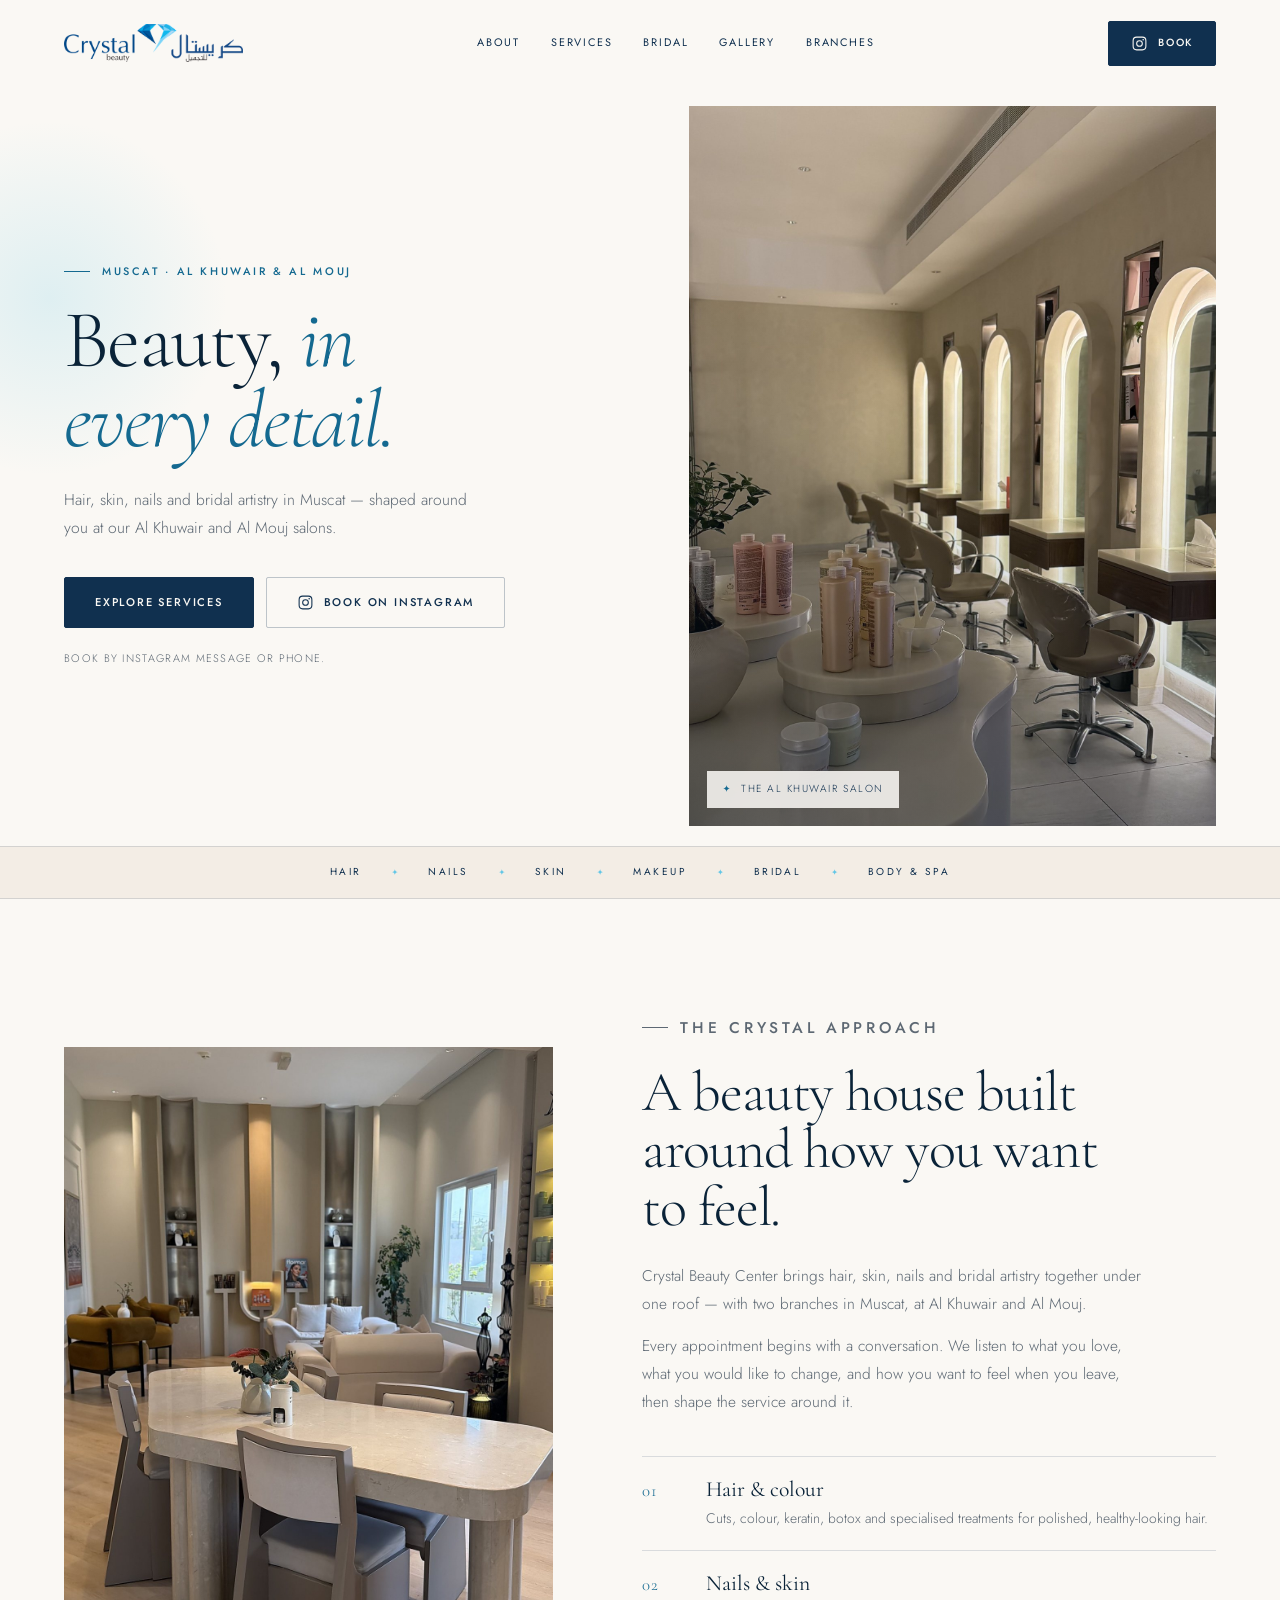
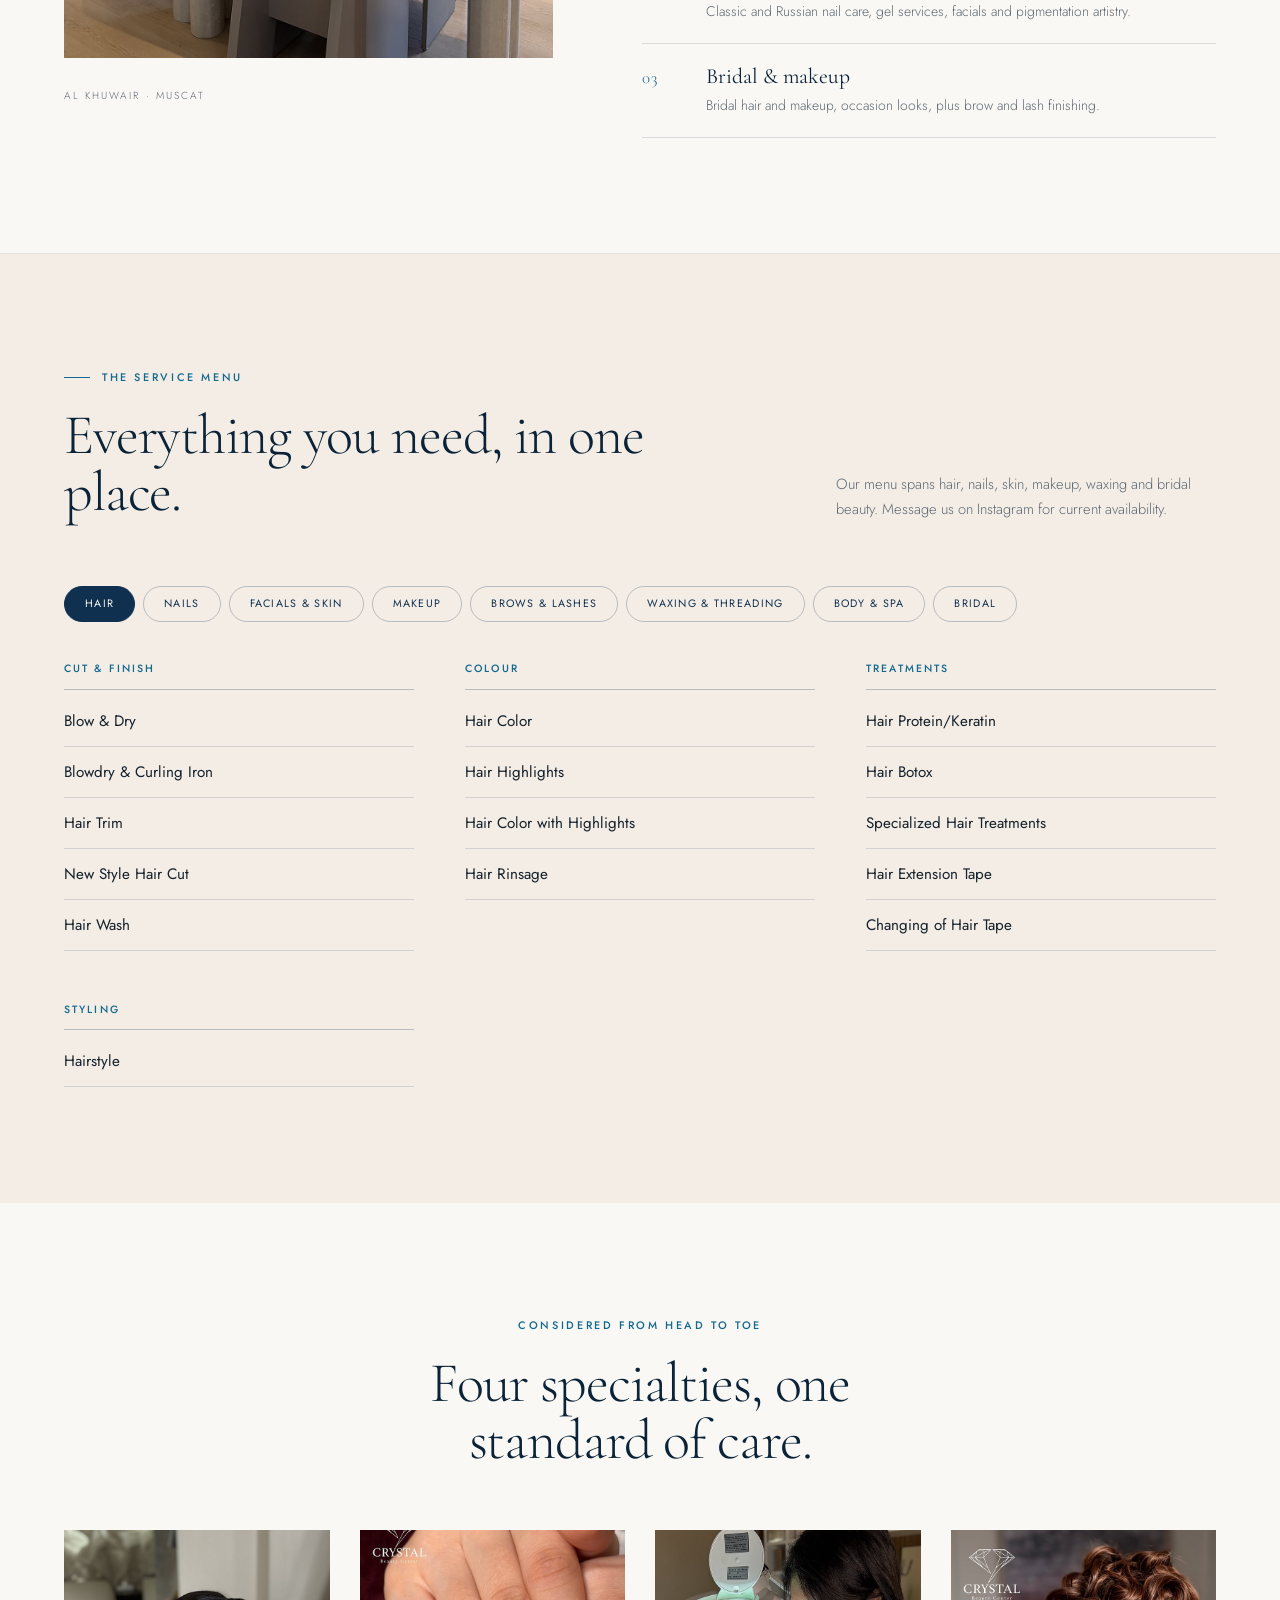
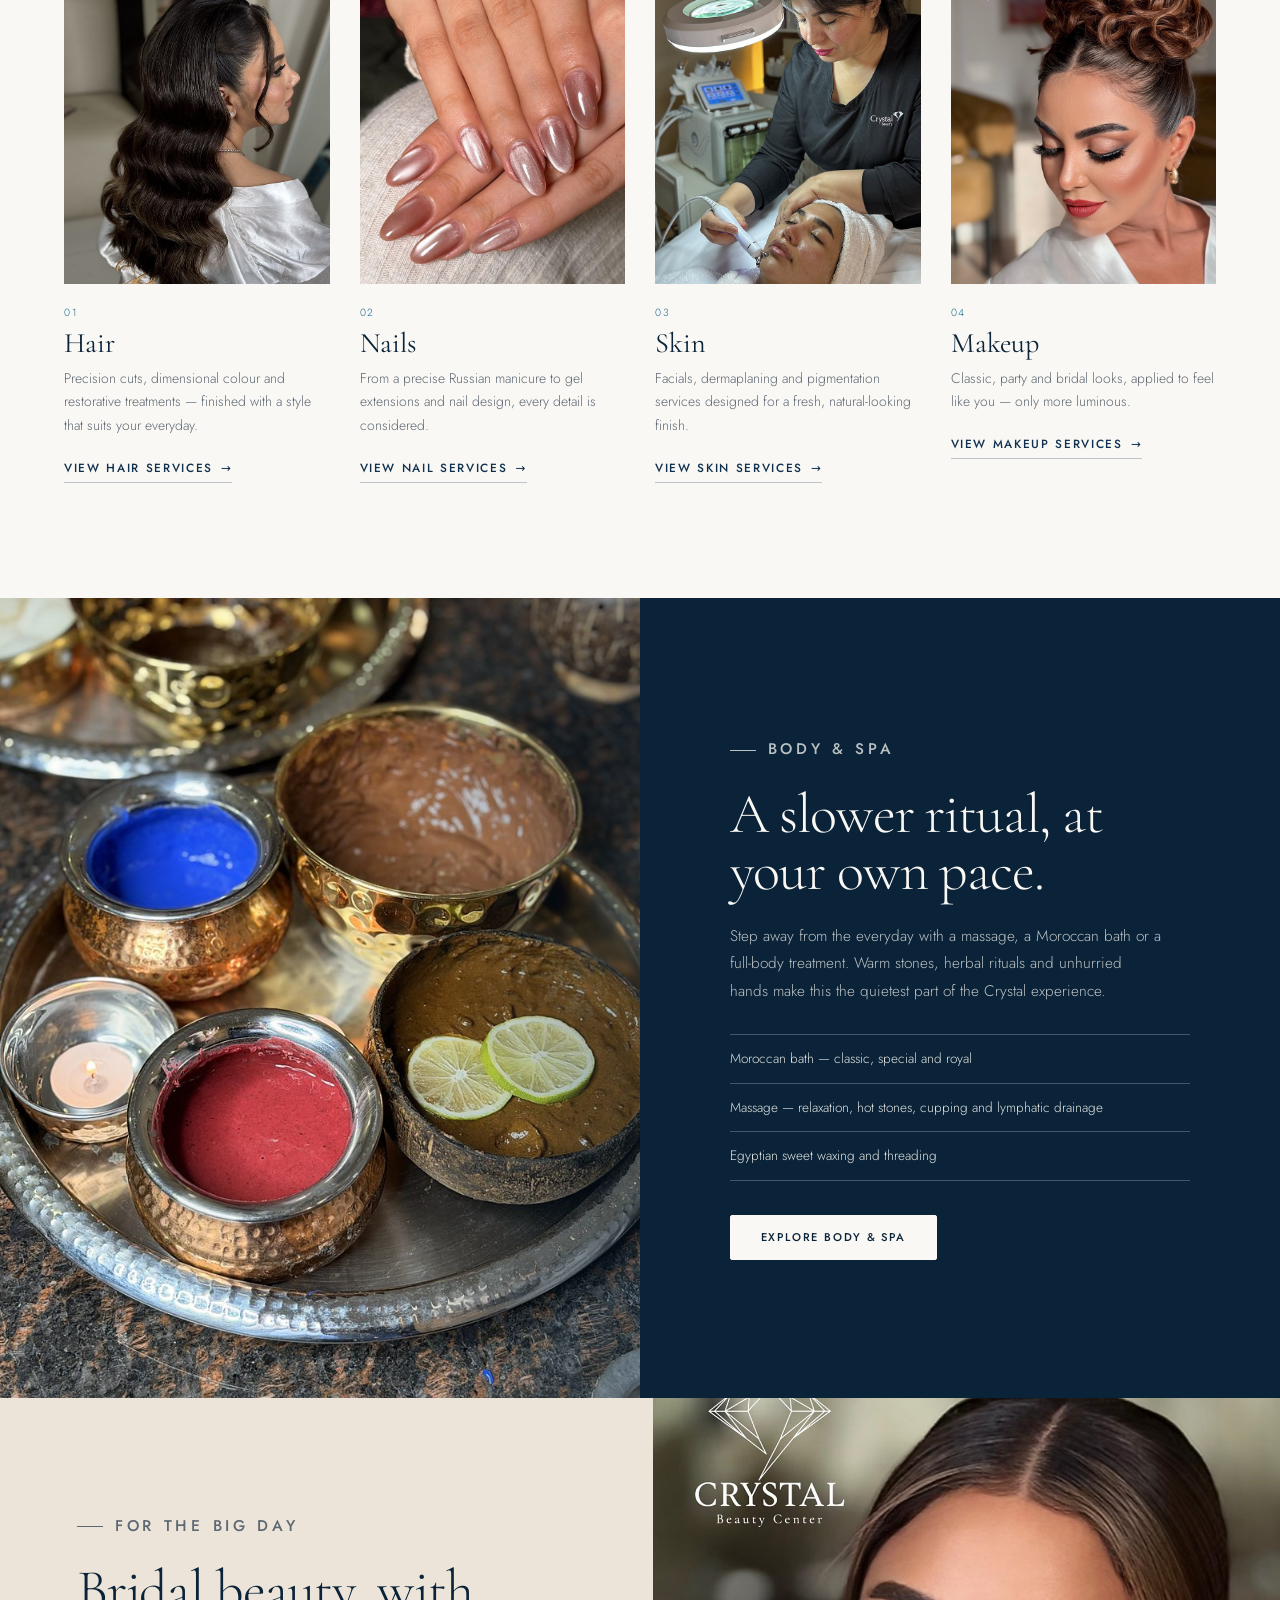
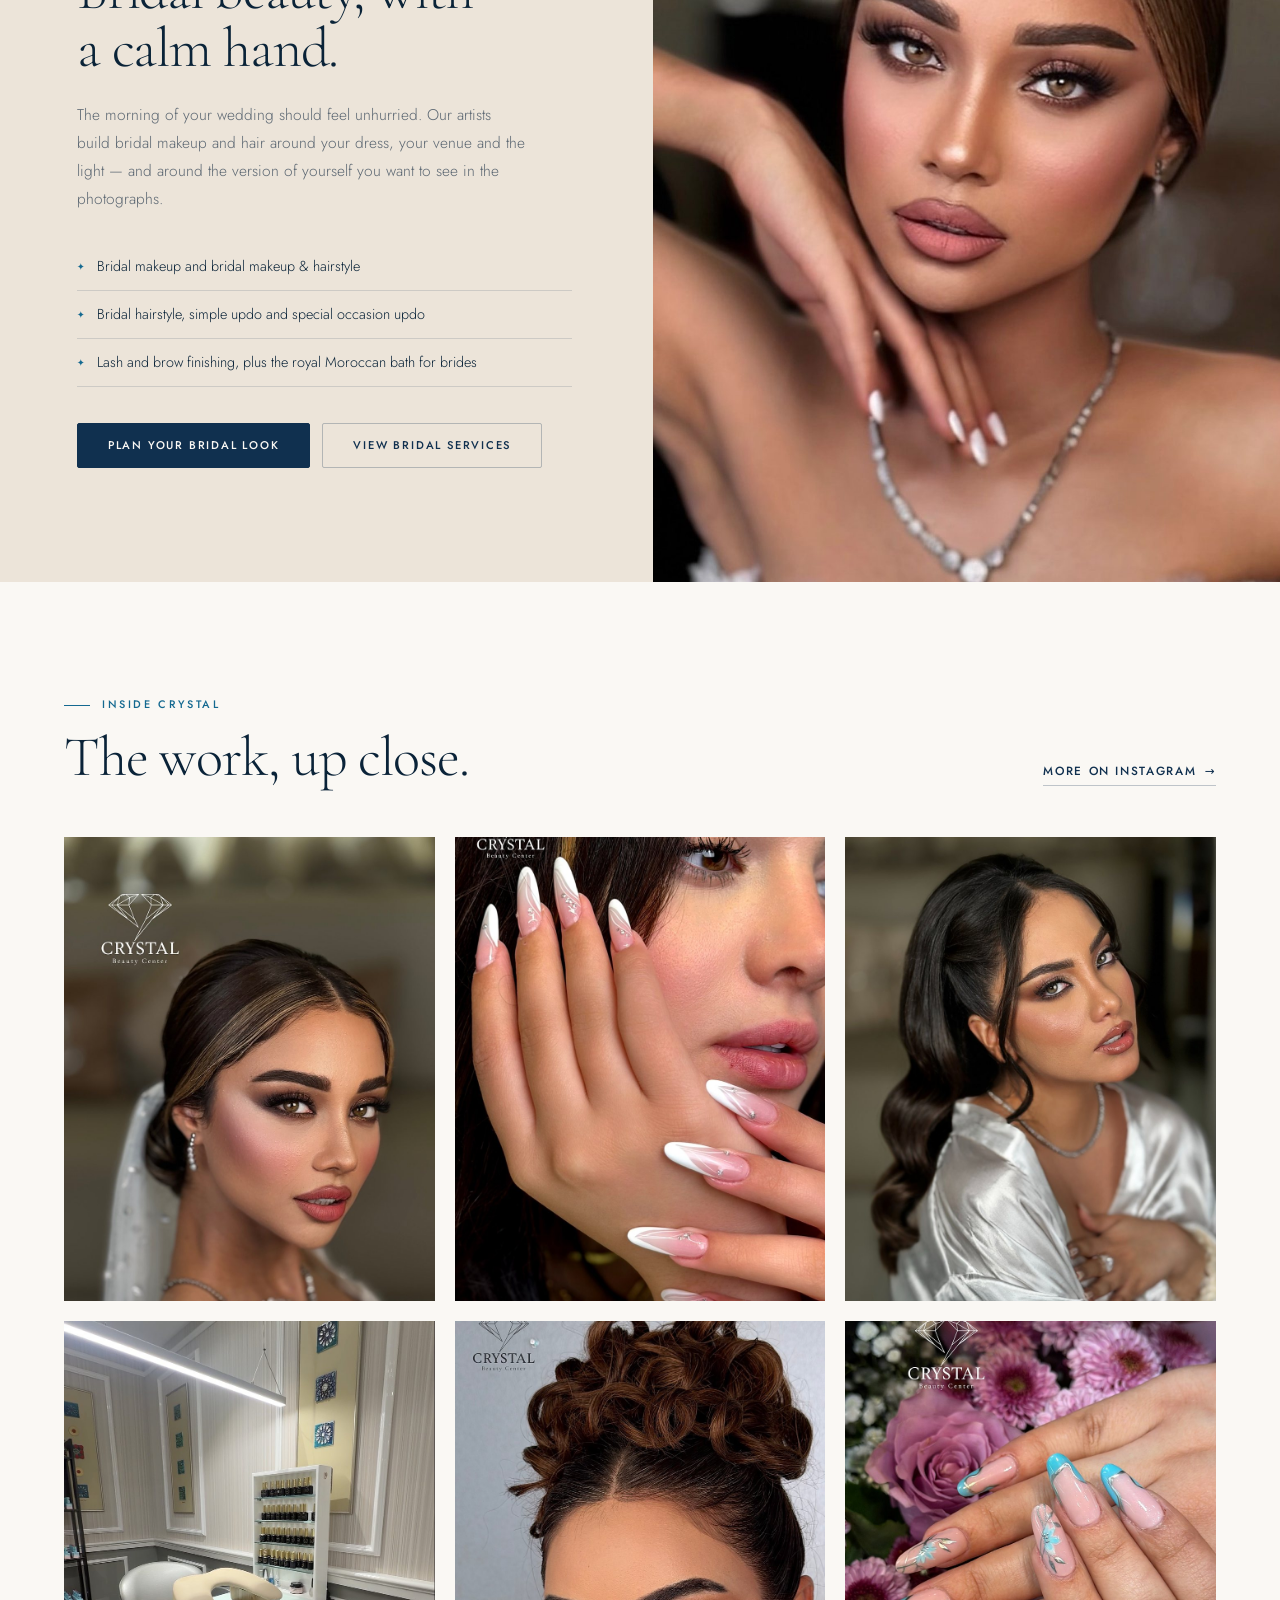
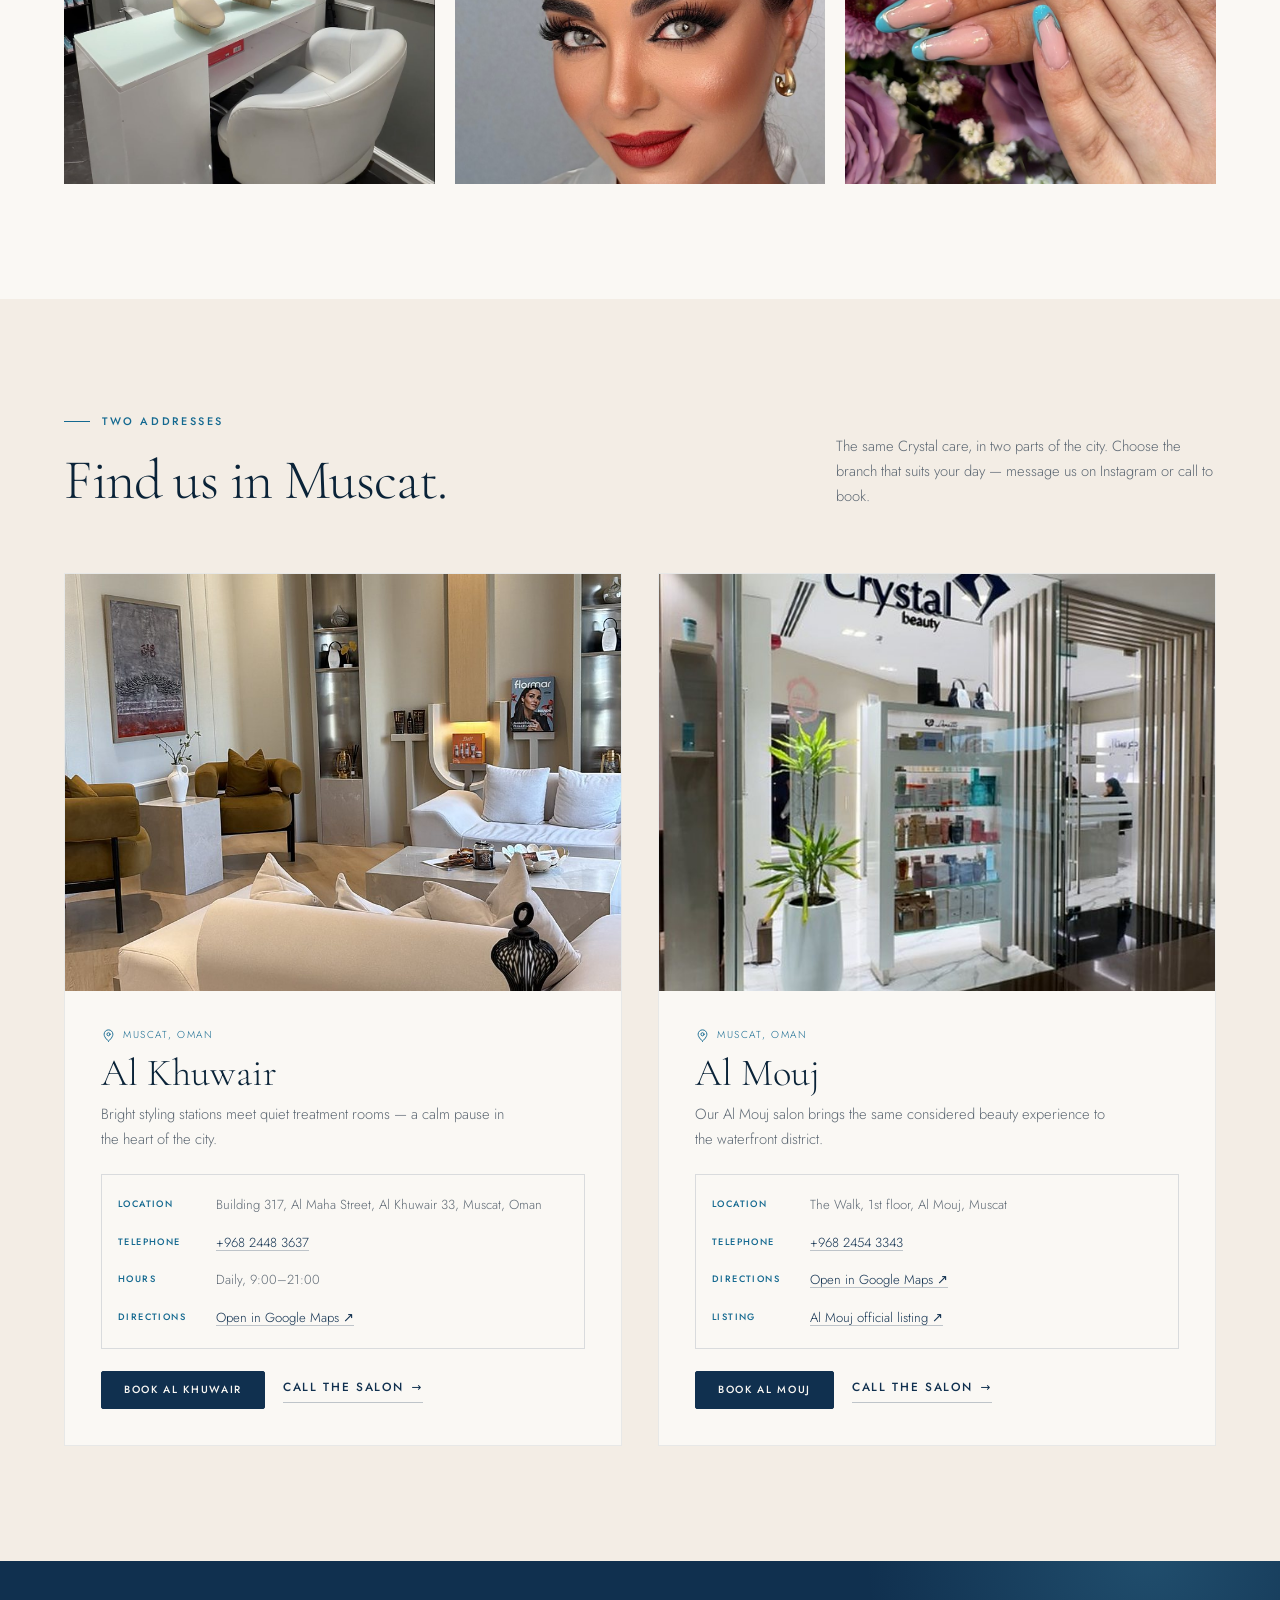
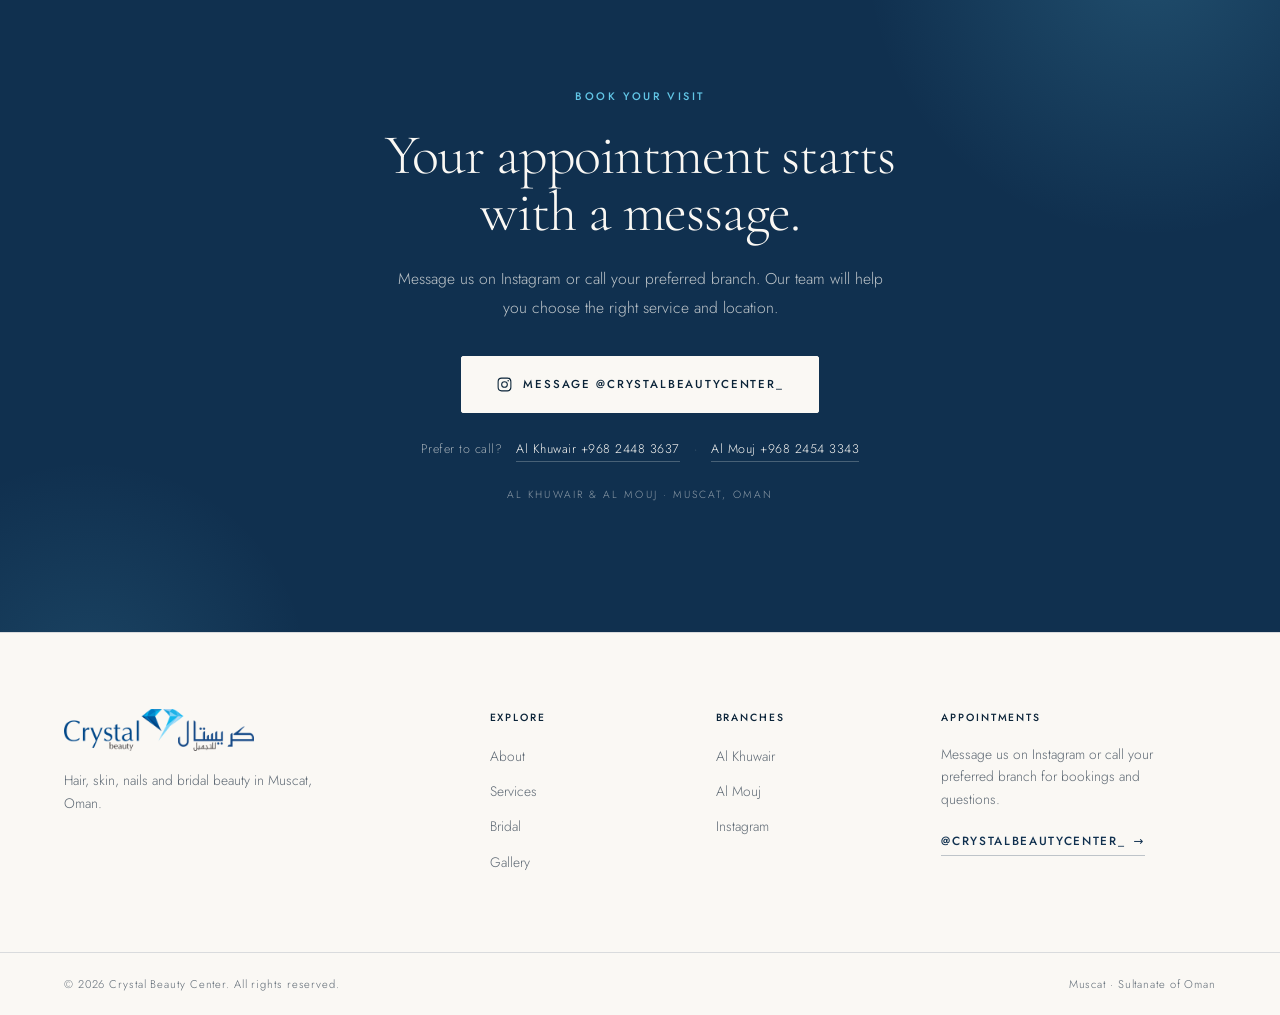
==== index.html @ ffdfb419 "Publish Crystal Beauty Center website" ====
<!DOCTYPE html>
<html lang="en">
<head>
  <meta charset="utf-8">
  <meta name="viewport" content="width=device-width, initial-scale=1">
  <title>Crystal Beauty Center | Hair, Nails &amp; Bridal Beauty in Muscat</title>
  <meta name="description" content="Crystal Beauty Center is a beauty salon in Muscat, Oman, with branches in Al Khuwair and Al Mouj. Explore hair, nails, facials, makeup and bridal beauty services.">
  <link rel="canonical" href="https://crystalbeautycenter.com/">
  <meta name="theme-color" content="#faf8f4">
  <meta name="robots" content="index, follow">
  <meta name="geo.region" content="OM-MA">
  <meta name="geo.placename" content="Muscat">

  <meta property="og:type" content="website">
  <meta property="og:site_name" content="Crystal Beauty Center">
  <meta property="og:title" content="Crystal Beauty Center | Beauty Salon in Muscat">
  <meta property="og:description" content="Hair, nails, skin, makeup and bridal artistry at Crystal Beauty Center — Al Khuwair and Al Mouj, Muscat.">
  <meta property="og:url" content="https://crystalbeautycenter.com/">
  <meta property="og:image" content="https://crystalbeautycenter.com/assets/images/og-image.jpg">
  <meta property="og:image:width" content="1200">
  <meta property="og:image:height" content="630">
  <meta property="og:image:alt" content="Illuminated arched mirrors at Crystal Beauty Center in Muscat">
  <meta property="og:locale" content="en_OM">
  <meta name="twitter:card" content="summary_large_image">
  <meta name="twitter:title" content="Crystal Beauty Center | Beauty Salon in Muscat">
  <meta name="twitter:description" content="Hair, nails, skin, makeup and bridal artistry at Crystal Beauty Center — Al Khuwair and Al Mouj, Muscat.">
  <meta name="twitter:image" content="https://crystalbeautycenter.com/assets/images/og-image.jpg">

  <link rel="icon" href="favicon.ico" sizes="any">
  <link rel="icon" href="assets/images/favicon-32.png" sizes="32x32" type="image/png">
  <link rel="icon" href="assets/images/favicon-192.png" sizes="192x192" type="image/png">
  <link rel="apple-touch-icon" href="assets/images/apple-touch-icon.png">
  <link rel="manifest" href="site.webmanifest">

  <link rel="preconnect" href="https://fonts.googleapis.com">
  <link rel="preconnect" href="https://fonts.gstatic.com" crossorigin>
  <link href="https://fonts.googleapis.com/css2?family=Cormorant+Garamond:wght@300;400;500;600&family=Jost:wght@300;400;500&display=swap" rel="stylesheet">
  <link rel="preload" as="image" href="assets/images/hero.jpg" fetchpriority="high">
  <link rel="stylesheet" href="assets/css/styles.css">

  <script type="application/ld+json">
  {
    "@context": "https://schema.org",
    "@type": "BeautySalon",
    "@id": "https://crystalbeautycenter.com/#business",
    "name": "Crystal Beauty Center",
    "url": "https://crystalbeautycenter.com/",
    "logo": "https://crystalbeautycenter.com/assets/images/logo.png",
    "image": ["https://crystalbeautycenter.com/assets/images/og-image.jpg"],
    "description": "A beauty salon in Muscat, Oman, offering hair, nails, facials, makeup, waxing and bridal beauty services, with branches in Al Khuwair and Al Mouj.",
    "sameAs": ["https://www.instagram.com/crystalbeautycenter_/"],
    "areaServed": { "@type": "City", "name": "Muscat" },
    "address": {
      "@type": "PostalAddress",
      "addressLocality": "Muscat",
      "addressCountry": "OM"
    },
    "department": [
      {
        "@type": "BeautySalon",
        "name": "Crystal Beauty Center — Al Khuwair",
        "url": "https://crystalbeautycenter.com/#branches",
        "telephone": "+968 2448 3637",
        "hasMap": "https://www.google.com/maps/place/?q=place_id:ChIJZW6BhCH_kT4RPSn9BnKX5eo",
        "parentOrganization": { "@id": "https://crystalbeautycenter.com/#business" },
        "address": { "@type": "PostalAddress", "streetAddress": "Building 317, Al Maha Street, Al Khuwair 33", "addressLocality": "Muscat", "addressCountry": "OM" },
        "openingHoursSpecification": {
          "@type": "OpeningHoursSpecification",
          "dayOfWeek": ["Monday", "Tuesday", "Wednesday", "Thursday", "Friday", "Saturday", "Sunday"],
          "opens": "09:00",
          "closes": "21:00"
        }
      },
      {
        "@type": "BeautySalon",
        "name": "Crystal Beauty Center — Al Mouj",
        "url": "https://crystalbeautycenter.com/#branches",
        "telephone": "+968 2454 3343",
        "hasMap": "https://www.google.com/maps/place/?q=place_id:ChIJ0e-FxfL9jT4RgVMDjdjvP_M",
        "sameAs": "https://www.almouj.com/en/shop-and-dine/crystal-beauty/",
        "parentOrganization": { "@id": "https://crystalbeautycenter.com/#business" },
        "address": {
          "@type": "PostalAddress",
          "streetAddress": "The Walk, 1st Floor, Al Mouj",
          "addressLocality": "Muscat",
          "addressCountry": "OM"
        }
      }
    ],
    "hasOfferCatalog": {
      "@type": "OfferCatalog",
      "name": "Beauty services",
      "itemListElement": [
        { "@type": "OfferCatalog", "name": "Hair services" },
        { "@type": "OfferCatalog", "name": "Nail services" },
        { "@type": "OfferCatalog", "name": "Facials and pigmentation" },
        { "@type": "OfferCatalog", "name": "Makeup" },
        { "@type": "OfferCatalog", "name": "Eyebrow and lash services" },
        { "@type": "OfferCatalog", "name": "Waxing and threading" },
        { "@type": "OfferCatalog", "name": "Massage, Moroccan bath and body care" },
        { "@type": "OfferCatalog", "name": "Bridal beauty" }
      ]
    }
  }
  </script>
</head>
<body>
  <a class="skip-link" href="#main">Skip to content</a>

  <header class="site-header" data-header>
    <div class="shell header-inner">
      <a class="brand" href="#top" aria-label="Crystal Beauty Center — home">
        <img src="assets/images/logo.png" alt="Crystal Beauty Center" width="480" height="104">
      </a>

      <nav class="primary-nav" id="primary-nav" aria-label="Primary">
        <ul>
          <li><a href="#about">About</a></li>
          <li><a href="#services">Services</a></li>
          <li><a href="#bridal">Bridal</a></li>
          <li><a href="#gallery">Gallery</a></li>
          <li><a href="#branches">Branches</a></li>
        </ul>
      </nav>

      <div class="header-actions">
        <a class="btn btn--small btn--navy" href="https://www.instagram.com/crystalbeautycenter_/" target="_blank" rel="noopener">
          <svg class="icon" viewBox="0 0 24 24" aria-hidden="true" focusable="false"><rect x="3" y="3" width="18" height="18" rx="5"/><circle cx="12" cy="12" r="4"/><circle cx="17.2" cy="6.8" r="1.1" fill="currentColor" stroke="none"/></svg>
          Book
        </a>
        <button class="menu-toggle" type="button" aria-expanded="false" aria-controls="mobile-menu" data-menu-toggle>
          <span class="menu-toggle__label">Menu</span>
          <span class="menu-toggle__bars" aria-hidden="true"><span></span><span></span></span>
        </button>
      </div>
    </div>
  </header>

  <div class="mobile-menu" id="mobile-menu" hidden data-mobile-menu>
    <nav aria-label="Mobile">
      <ul>
        <li><a href="#about">About</a></li>
        <li><a href="#services">Services</a></li>
        <li><a href="#bridal">Bridal</a></li>
        <li><a href="#gallery">Gallery</a></li>
        <li><a href="#branches">Branches</a></li>
      </ul>
    </nav>
    <a class="btn btn--navy btn--block" href="https://www.instagram.com/crystalbeautycenter_/" target="_blank" rel="noopener">Book on Instagram</a>
    <p class="mobile-menu__note">Al Khuwair &amp; Al Mouj · Muscat, Oman</p>
  </div>

  <main id="main">
    <section class="hero" id="top" aria-labelledby="hero-title">
      <div class="shell hero-grid">
        <div class="hero-copy">
          <p class="eyebrow"><span class="eyebrow__line" aria-hidden="true"></span>Muscat · Al Khuwair &amp; Al Mouj</p>
          <h1 id="hero-title">Beauty, <em>in every detail.</em></h1>
          <p class="hero-lede">Hair, skin, nails and bridal artistry in Muscat — shaped around you at our Al Khuwair and Al Mouj salons.</p>
          <div class="hero-actions">
            <a class="btn btn--navy" href="#services">Explore services</a>
            <a class="btn btn--ghost" href="https://www.instagram.com/crystalbeautycenter_/" target="_blank" rel="noopener">
              <svg class="icon" viewBox="0 0 24 24" aria-hidden="true" focusable="false"><rect x="3" y="3" width="18" height="18" rx="5"/><circle cx="12" cy="12" r="4"/><circle cx="17.2" cy="6.8" r="1.1" fill="currentColor" stroke="none"/></svg>
              Book on Instagram
            </a>
          </div>
          <p class="hero-note">Book by Instagram message or phone.</p>
        </div>

        <div class="hero-visual">
          <div class="hero-frame">
            <picture>
              <source media="(max-width: 700px)" srcset="assets/images/hero-mobile.jpg">
              <img src="assets/images/hero.jpg" alt="Styling stations beneath illuminated arched mirrors at Crystal Beauty Center" width="1600" height="2000" fetchpriority="high" decoding="async">
            </picture>
            <p class="hero-caption"><span aria-hidden="true">✦</span> The Al Khuwair salon</p>
          </div>
        </div>
      </div>

      <div class="service-strip" aria-label="Service categories">
        <div class="shell service-strip__inner">
          <span>Hair</span><span class="diamond" aria-hidden="true">✦</span>
          <span>Nails</span><span class="diamond" aria-hidden="true">✦</span>
          <span>Skin</span><span class="diamond" aria-hidden="true">✦</span>
          <span>Makeup</span><span class="diamond" aria-hidden="true">✦</span>
          <span>Bridal</span><span class="diamond" aria-hidden="true">✦</span>
          <span>Body &amp; spa</span>
        </div>
      </div>
    </section>

    <section class="section about" id="about" aria-labelledby="about-title">
      <div class="shell about-grid">
        <div class="about-media">
          <figure class="framed-image">
            <img src="assets/images/about.jpg" alt="Crystal Beauty Center salon interior with styling chairs and illuminated mirrors" width="1200" height="1500" loading="lazy" decoding="async">
          </figure>
          <p class="image-caption">Al Khuwair · Muscat</p>
        </div>

        <div class="about-copy">
          <p class="eyebrow"><span class="eyebrow__line" aria-hidden="true"></span>The Crystal approach</p>
          <h2 id="about-title">A beauty house built around how you want to feel.</h2>
          <p>Crystal Beauty Center brings hair, skin, nails and bridal artistry together under one roof — with two branches in Muscat, at Al Khuwair and Al Mouj.</p>
          <p>Every appointment begins with a conversation. We listen to what you love, what you would like to change, and how you want to feel when you leave, then shape the service around it.</p>

          <ul class="pillars">
            <li>
              <span class="pillars__num" aria-hidden="true">01</span>
              <div>
                <h3>Hair &amp; colour</h3>
                <p>Cuts, colour, keratin, botox and specialised treatments for polished, healthy-looking hair.</p>
              </div>
            </li>
            <li>
              <span class="pillars__num" aria-hidden="true">02</span>
              <div>
                <h3>Nails &amp; skin</h3>
                <p>Classic and Russian nail care, gel services, facials and pigmentation artistry.</p>
              </div>
            </li>
            <li>
              <span class="pillars__num" aria-hidden="true">03</span>
              <div>
                <h3>Bridal &amp; makeup</h3>
                <p>Bridal hair and makeup, occasion looks, plus brow and lash finishing.</p>
              </div>
            </li>
          </ul>
        </div>
      </div>
    </section>

    <section class="section services" id="services" aria-labelledby="services-title">
      <div class="shell">
        <div class="section-head">
          <div>
            <p class="eyebrow"><span class="eyebrow__line" aria-hidden="true"></span>The service menu</p>
            <h2 id="services-title">Everything you need, in one place.</h2>
          </div>
          <p class="section-head__note">Our menu spans hair, nails, skin, makeup, waxing and bridal beauty. Message us on Instagram for current availability.</p>
        </div>

        <div class="tabs" data-tabs>
          <div class="tablist" role="tablist" aria-label="Service categories">
            <button class="tab" id="tab-hair" role="tab" aria-selected="true" aria-controls="panel-hair" tabindex="0">Hair</button>
            <button class="tab" id="tab-nails" role="tab" aria-selected="false" aria-controls="panel-nails" tabindex="-1">Nails</button>
            <button class="tab" id="tab-facials" role="tab" aria-selected="false" aria-controls="panel-facials" tabindex="-1">Facials &amp; skin</button>
            <button class="tab" id="tab-makeup" role="tab" aria-selected="false" aria-controls="panel-makeup" tabindex="-1">Makeup</button>
            <button class="tab" id="tab-brows" role="tab" aria-selected="false" aria-controls="panel-brows" tabindex="-1">Brows &amp; lashes</button>
            <button class="tab" id="tab-waxing" role="tab" aria-selected="false" aria-controls="panel-waxing" tabindex="-1">Waxing &amp; threading</button>
            <button class="tab" id="tab-body" role="tab" aria-selected="false" aria-controls="panel-body" tabindex="-1">Body &amp; spa</button>
            <button class="tab" id="tab-bridal" role="tab" aria-selected="false" aria-controls="panel-bridal" tabindex="-1">Bridal</button>
          </div>

          <div class="tab-panels">
            <div class="tab-panel" id="panel-hair" role="tabpanel" aria-labelledby="tab-hair" tabindex="0">
              <div class="service-grid">
                <div class="service-group">
                  <h3>Cut &amp; finish</h3>
                  <ul class="service-list">
                    <li class="service"><span class="service-name">Blow &amp; Dry</span></li>
                    <li class="service"><span class="service-name">Blowdry &amp; Curling Iron</span></li>
                    <li class="service"><span class="service-name">Hair Trim</span></li>
                    <li class="service"><span class="service-name">New Style Hair Cut</span></li>
                    <li class="service"><span class="service-name">Hair Wash</span></li>
                  </ul>
                </div>

                <div class="service-group">
                  <h3>Colour</h3>
                  <ul class="service-list">
                    <li class="service"><span class="service-name">Hair Color</span></li>
                    <li class="service"><span class="service-name">Hair Highlights</span></li>
                    <li class="service"><span class="service-name">Hair Color with Highlights</span></li>
                    <li class="service"><span class="service-name">Hair Rinsage</span></li>
                  </ul>
                </div>

                <div class="service-group">
                  <h3>Treatments</h3>
                  <ul class="service-list">
                    <li class="service"><span class="service-name">Hair Protein/Keratin</span></li>
                    <li class="service"><span class="service-name">Hair Botox</span></li>
                    <li class="service"><span class="service-name">Specialized Hair Treatments</span></li>
                    <li class="service"><span class="service-name">Hair Extension Tape</span></li>
                    <li class="service"><span class="service-name">Changing of Hair Tape</span></li>
                  </ul>
                </div>

                <div class="service-group">
                  <h3>Styling</h3>
                  <ul class="service-list">
                    <li class="service"><span class="service-name">Hairstyle</span></li>
                  </ul>
                </div>
              </div>
            </div>

            <div class="tab-panel" id="panel-nails" role="tabpanel" aria-labelledby="tab-nails" tabindex="0" hidden>
              <div class="service-grid">
                <div class="service-group">
                  <h3>Manicure &amp; pedicure</h3>
                  <ul class="service-list">
                    <li class="service"><span class="service-name">Classic Manicure &amp; Pedicure</span></li>
                    <li class="service"><span class="service-name">Basic Manicure</span></li>
                    <li class="service"><span class="service-name">Basic Pedicure</span></li>
                    <li class="service"><span class="service-name">Spa Manicure &amp; Pedicure</span></li>
                    <li class="service"><span class="service-name">Russian Manicure &amp; Pedicure</span></li>
                    <li class="service"><span class="service-name">Russian Manicure</span></li>
                    <li class="service"><span class="service-name">Russian Pedicure</span></li>
                    <li class="service"><span class="service-name">Skin Lightening – A Treatment</span></li>
                    <li class="service"><span class="service-name">Paraffin</span></li>
                  </ul>
                </div>

                <div class="service-group">
                  <h3>Polish &amp; gel</h3>
                  <ul class="service-list">
                    <li class="service"><span class="service-name">Normal Polish – Hands</span></li>
                    <li class="service"><span class="service-name">Normal Polish – Feet</span></li>
                    <li class="service"><span class="service-name">Normal Polish French</span></li>
                    <li class="service"><span class="service-name">Gel Polish</span></li>
                    <li class="service"><span class="service-name">Ombre Gel Polish</span></li>
                    <li class="service"><span class="service-name">French Gel Polish</span></li>
                    <li class="service"><span class="service-name">Builder Gel (Advance Gel)</span></li>
                  </ul>
                </div>

                <div class="service-group">
                  <h3>Enhancements &amp; care</h3>
                  <ul class="service-list">
                    <li class="service"><span class="service-name">Nail Cut</span></li>
                    <li class="service"><span class="service-name">Nail File</span></li>
                    <li class="service"><span class="service-name">File, Cut &amp; Polish</span></li>
                    <li class="service"><span class="service-name">Nail Design per Nail</span></li>
                    <li class="service"><span class="service-name">Gel Nail Extension</span></li>
                    <li class="service"><span class="service-name">Artificial Nail Fixing</span></li>
                    <li class="service"><span class="service-name">Gel Repair</span></li>
                    <li class="service"><span class="service-name">Gel Polish Removal</span></li>
                    <li class="service"><span class="service-name">Gel Extension Removal – Hands</span></li>
                  </ul>
                </div>
              </div>
            </div>

            <div class="tab-panel" id="panel-facials" role="tabpanel" aria-labelledby="tab-facials" tabindex="0" hidden>
              <div class="service-grid">
                <div class="service-group">
                  <h3>Facials</h3>
                  <ul class="service-list">
                    <li class="service"><span class="service-name">Classic</span></li>
                    <li class="service"><span class="service-name">Anti-ageing (Detox)</span></li>
                    <li class="service"><span class="service-name">JDA Signature Anti-ageing</span></li>
                    <li class="service"><span class="service-name">Hydra Facial</span></li>
                    <li class="service"><span class="service-name">Facial with Stem Cells</span></li>
                    <li class="service"><span class="service-name">Crystal Peeling Facial</span></li>
                    <li class="service"><span class="service-name">Dermaplaning with Medical Mask</span></li>
                  </ul>
                </div>

                <div class="service-group">
                  <h3>Pigmentation</h3>
                  <ul class="service-list">
                    <li class="service"><span class="service-name">Eyebrow Microblading</span></li>
                    <li class="service"><span class="service-name">Eyebrow Nano Blading</span></li>
                    <li class="service"><span class="service-name">Eyebrow Micropigmentation</span></li>
                    <li class="service"><span class="service-name">Lip Blush</span></li>
                  </ul>
                  
                </div>
              </div>
            </div>

            <div class="tab-panel" id="panel-makeup" role="tabpanel" aria-labelledby="tab-makeup" tabindex="0" hidden>
              <div class="service-grid">
                <div class="service-group">
                  <h3>Makeup artistry</h3>
                  <ul class="service-list">
                    <li class="service"><span class="service-name">Classic Makeup</span></li>
                    <li class="service"><span class="service-name">Party Makeup</span></li>
                    <li class="service"><span class="service-name">Special Occasion Makeup</span></li>
                    <li class="service"><span class="service-name">Bridal Makeup</span></li>
                    <li class="service"><span class="service-name">Bridal Makeup &amp; Hairstyle</span></li>
                    <li class="service"><span class="service-name">Special Halloween Makeup</span></li>
                    <li class="service"><span class="service-name">Face Painting</span></li>
                  </ul>
                </div>

                <div class="service-group service-group--aside">
                  <h3>For the big day</h3>
                  <p class="service-aside">Bridal makeup can be booked on its own or paired with bridal hair. Message us to plan the full look, from the first consultation to the final touch-up.</p>
                  <a class="text-link" href="#bridal">Explore bridal beauty <span aria-hidden="true">→</span></a>
                </div>
              </div>
            </div>

            <div class="tab-panel" id="panel-brows" role="tabpanel" aria-labelledby="tab-brows" tabindex="0" hidden>
              <div class="service-grid">
                <div class="service-group">
                  <h3>Brow &amp; lash services</h3>
                  <ul class="service-list">
                    <li class="service"><span class="service-name">Eyebrow Tint</span></li>
                    <li class="service"><span class="service-name">Eyebrow Lamination</span></li>
                    <li class="service"><span class="service-name">Lashes Lamination</span></li>
                    <li class="service"><span class="service-name">Eyebrow &amp; Lashes Lamination</span></li>
                    <li class="service"><span class="service-name">Nano Lashes Extension</span></li>
                  </ul>
                </div>

                <div class="service-group service-group--aside">
                  <h3>Finishing touches</h3>
                  <p class="service-aside">Brow shaping and definition can complete any makeup look or stand alone as a quick refresh. Pair lamination with a tint for a fuller, groomed finish.</p>
                  <a class="text-link" href="https://www.instagram.com/crystalbeautycenter_/" target="_blank" rel="noopener">Ask about availability <span aria-hidden="true">→</span></a>
                </div>
              </div>
            </div>

            <div class="tab-panel" id="panel-waxing" role="tabpanel" aria-labelledby="tab-waxing" tabindex="0" hidden>
              <div class="service-grid">
                <div class="service-group">
                  <h3>Egyptian sweet waxing</h3>
                  <ul class="service-list service-list--inline">
                    <li class="service"><span class="service-name">Full Body</span></li>
                    <li class="service"><span class="service-name">Full Hands</span></li>
                    <li class="service"><span class="service-name">Full Legs</span></li>
                    <li class="service"><span class="service-name">Half Hands</span></li>
                    <li class="service"><span class="service-name">Half Legs</span></li>
                    <li class="service"><span class="service-name">Abdomen</span></li>
                    <li class="service"><span class="service-name">Abdomen &amp; Back</span></li>
                    <li class="service"><span class="service-name">Underarms</span></li>
                    <li class="service"><span class="service-name">Bikini</span></li>
                  </ul>
                </div>

                <div class="service-group">
                  <h3>Waxing</h3>
                  <ul class="service-list service-list--inline">
                    <li class="service"><span class="service-name">Full Body</span></li>
                    <li class="service"><span class="service-name">Full Hands</span></li>
                    <li class="service"><span class="service-name">Full Legs</span></li>
                    <li class="service"><span class="service-name">Half Hands</span></li>
                    <li class="service"><span class="service-name">Half Legs</span></li>
                    <li class="service"><span class="service-name">Full Face</span></li>
                    <li class="service"><span class="service-name">Stomach</span></li>
                    <li class="service"><span class="service-name">Stomach &amp; Back</span></li>
                    <li class="service"><span class="service-name">Underarms</span></li>
                    <li class="service"><span class="service-name">Nose</span></li>
                  </ul>
                </div>

                <div class="service-group">
                  <h3>Threading</h3>
                  <ul class="service-list service-list--inline">
                    <li class="service"><span class="service-name">Full Face with Eyebrow</span></li>
                    <li class="service"><span class="service-name">Full Face</span></li>
                    <li class="service"><span class="service-name">Eyebrow Shaping</span></li>
                    <li class="service"><span class="service-name">Eyebrow Cleaning</span></li>
                    <li class="service"><span class="service-name">Upper Lip</span></li>
                    <li class="service"><span class="service-name">Lower Lip</span></li>
                    <li class="service"><span class="service-name">Neck</span></li>
                    <li class="service"><span class="service-name">Forehead</span></li>
                  </ul>
                </div>
              </div>
            </div>

            <div class="tab-panel" id="panel-body" role="tabpanel" aria-labelledby="tab-body" tabindex="0" hidden>
              <div class="service-grid">
                <div class="service-group">
                  <h3>Massage</h3>
                  <ul class="service-list">
                    <li class="service"><span class="service-name">Neck/Shoulder/Feet</span></li>
                    <li class="service"><span class="service-name">Relaxation</span></li>
                    <li class="service"><span class="service-name">Tissue</span></li>
                    <li class="service"><span class="service-name">Hot Stones</span></li>
                    <li class="service"><span class="service-name">Hot Dry Cupping</span></li>
                    <li class="service"><span class="service-name">Lymphatic Drainage</span></li>
                  </ul>
                </div>

                <div class="service-group">
                  <h3>Moroccan bath</h3>
                  <ul class="service-list">
                    <li class="service"><span class="service-name">Classic</span></li>
                    <li class="service"><span class="service-name">Special</span></li>
                    <li class="service"><span class="service-name">Royal</span></li>
                  </ul>
                </div>

                <div class="service-group">
                  <h3>Bleaching</h3>
                  <ul class="service-list service-list--inline">
                    <li class="service"><span class="service-name">Full Body</span></li>
                    <li class="service"><span class="service-name">Part of the Body</span></li>
                    <li class="service"><span class="service-name">Full Face</span></li>
                    <li class="service"><span class="service-name">Eyebrow</span></li>
                  </ul>
                </div>
              </div>
            </div>

            <div class="tab-panel" id="panel-bridal" role="tabpanel" aria-labelledby="tab-bridal" tabindex="0" hidden>
              <div class="service-grid">
                <div class="service-group">
                  <h3>Bridal hair &amp; makeup</h3>
                  <ul class="service-list">
                    <li class="service"><span class="service-name">Bridal Makeup</span></li>
                    <li class="service"><span class="service-name">Bridal Makeup &amp; Hairstyle</span></li>
                    <li class="service"><span class="service-name">Bridal Hairstyle</span></li>
                    <li class="service"><span class="service-name">Special Occasion Updo</span></li>
                    <li class="service"><span class="service-name">Simple Updo</span></li>
                  </ul>
                </div>

                <div class="service-group">
                  <h3>Before the celebration</h3>
                  <ul class="service-list">
                    <li class="service"><span class="service-name">Royal</span></li>
                    <li class="service"><span class="service-name">Lashes Lamination</span></li>
                    <li class="service"><span class="service-name">Eyebrow &amp; Lashes Lamination</span></li>
                    <li class="service"><span class="service-name">Nano Lashes Extension</span></li>
                  </ul>
                  <p class="service-note">Bridal appointments are planned individually. Message us to talk through your date and look.</p>
                </div>
              </div>
            </div>
          </div>
        </div>
      </div>
    </section>

    <section class="section service-cards" aria-labelledby="cards-title">
      <div class="shell">
        <div class="section-head section-head--center">
          <div>
            <p class="eyebrow eyebrow--center">Considered from head to toe</p>
            <h2 id="cards-title">Four specialties, one standard of care.</h2>
          </div>
        </div>

        <div class="card-grid">
          <article class="editorial-card">
            <figure><img src="assets/images/svc-hair.jpg" alt="Long, glossy waved hair styled at Crystal Beauty Center" width="800" height="1000" loading="lazy" decoding="async"></figure>
            <div class="editorial-card__body">
              <p class="card-index">01</p>
              <h3>Hair</h3>
              <p>Precision cuts, dimensional colour and restorative treatments — finished with a style that suits your everyday.</p>
              <button class="text-link" type="button" data-open-tab="hair">View hair services <span aria-hidden="true">→</span></button>
            </div>
          </article>

          <article class="editorial-card">
            <figure><img src="assets/images/svc-nails.jpg" alt="Almond-shaped nude manicure with a chrome finish" width="800" height="1000" loading="lazy" decoding="async"></figure>
            <div class="editorial-card__body">
              <p class="card-index">02</p>
              <h3>Nails</h3>
              <p>From a precise Russian manicure to gel extensions and nail design, every detail is considered.</p>
              <button class="text-link" type="button" data-open-tab="nails">View nail services <span aria-hidden="true">→</span></button>
            </div>
          </article>

          <article class="editorial-card">
            <figure><img src="assets/images/svc-skin.jpg" alt="Facial treatment in progress at Crystal Beauty Center" width="800" height="1000" loading="lazy" decoding="async"></figure>
            <div class="editorial-card__body">
              <p class="card-index">03</p>
              <h3>Skin</h3>
              <p>Facials, dermaplaning and pigmentation services designed for a fresh, natural-looking finish.</p>
              <button class="text-link" type="button" data-open-tab="facials">View skin services <span aria-hidden="true">→</span></button>
            </div>
          </article>

          <article class="editorial-card">
            <figure><img src="assets/images/svc-makeup.jpg" alt="Bridal makeup with glowing skin and defined eyes by Crystal Beauty Center" width="800" height="1000" loading="lazy" decoding="async"></figure>
            <div class="editorial-card__body">
              <p class="card-index">04</p>
              <h3>Makeup</h3>
              <p>Classic, party and bridal looks, applied to feel like you — only more luminous.</p>
              <button class="text-link" type="button" data-open-tab="makeup">View makeup services <span aria-hidden="true">→</span></button>
            </div>
          </article>
        </div>
      </div>
    </section>

    <section class="ritual" aria-labelledby="ritual-title">
      <div class="ritual-grid">
        <figure class="ritual-media">
          <img src="assets/images/svc-rituals.jpg" alt="Moroccan bath ritual bowls with rose, clay and citrus at Crystal Beauty Center" width="800" height="1000" loading="lazy" decoding="async">
        </figure>
        <div class="ritual-copy">
          <p class="eyebrow eyebrow--light"><span class="eyebrow__line" aria-hidden="true"></span>Body &amp; spa</p>
          <h2 id="ritual-title">A slower ritual, at your own pace.</h2>
          <p>Step away from the everyday with a massage, a Moroccan bath or a full-body treatment. Warm stones, herbal rituals and unhurried hands make this the quietest part of the Crystal experience.</p>
          <ul class="ritual-list">
            <li>Moroccan bath — classic, special and royal</li>
            <li>Massage — relaxation, hot stones, cupping and lymphatic drainage</li>
            <li>Egyptian sweet waxing and threading</li>
          </ul>
          <button class="btn btn--light" type="button" data-open-tab="body">Explore body &amp; spa</button>
        </div>
      </div>
    </section>

    <section class="bridal" id="bridal" aria-labelledby="bridal-title">
      <div class="bridal-grid">
        <div class="bridal-copy">
          <p class="eyebrow eyebrow--light"><span class="eyebrow__line" aria-hidden="true"></span>For the big day</p>
          <h2 id="bridal-title">Bridal beauty, with a calm hand.</h2>
          <p>The morning of your wedding should feel unhurried. Our artists build bridal makeup and hair around your dress, your venue and the light — and around the version of yourself you want to see in the photographs.</p>
          <ul class="bridal-points">
            <li><span aria-hidden="true">✦</span> Bridal makeup and bridal makeup &amp; hairstyle</li>
            <li><span aria-hidden="true">✦</span> Bridal hairstyle, simple updo and special occasion updo</li>
            <li><span aria-hidden="true">✦</span> Lash and brow finishing, plus the royal Moroccan bath for brides</li>
          </ul>
          <div class="bridal-actions">
            <a class="btn btn--navy" href="https://www.instagram.com/crystalbeautycenter_/" target="_blank" rel="noopener">Plan your bridal look</a>
            <button class="btn btn--ghost" type="button" data-open-tab="bridal">View bridal services</button>
          </div>
        </div>
        <figure class="bridal-media">
          <img src="assets/images/bridal.jpg" alt="Bridal makeup with bold eyes and red roses by Crystal Beauty Center" width="1100" height="1375" loading="lazy" decoding="async">
        </figure>
      </div>
    </section>

    <section class="section gallery" id="gallery" aria-labelledby="gallery-title">
      <div class="shell">
        <div class="gallery-head">
          <div>
            <p class="eyebrow"><span class="eyebrow__line" aria-hidden="true"></span>Inside Crystal</p>
            <h2 id="gallery-title">The work, up close.</h2>
          </div>
          <a class="text-link" href="https://www.instagram.com/crystalbeautycenter_/" target="_blank" rel="noopener">More on Instagram <span aria-hidden="true">→</span></a>
        </div>

        <div class="gallery-grid">
          <button class="gallery-item" type="button" data-gallery-item data-caption="Bridal beauty — soft waves and luminous makeup" aria-label="View larger: Bridal beauty">
            <img src="assets/images/gallery-1.jpg" alt="Bridal portrait with soft waved hair and luminous makeup" width="900" height="1125" loading="lazy" decoding="async">
            <span class="gallery-item__label">Bridal</span>
          </button>
          <button class="gallery-item" type="button" data-gallery-item data-caption="Nail studio — a nude and chrome manicure" aria-label="View larger: Nail studio">
            <img src="assets/images/gallery-2.jpg" alt="Nude and chrome manicure by Crystal Beauty Center" width="900" height="1125" loading="lazy" decoding="async">
            <span class="gallery-item__label">Nails</span>
          </button>
          <button class="gallery-item" type="button" data-gallery-item data-caption="Hair styling — glossy caramel waves" aria-label="View larger: Hair styling">
            <img src="assets/images/gallery-3.jpg" alt="Glossy caramel waves styled at Crystal Beauty Center" width="900" height="1125" loading="lazy" decoding="async">
            <span class="gallery-item__label">Hair</span>
          </button>
          <button class="gallery-item" type="button" data-gallery-item data-caption="Nail design — florals and soft colour" aria-label="View larger: Nail design">
            <img src="assets/images/gallery-4.jpg" alt="Floral nail design in soft pastel colours at Crystal Beauty Center" width="900" height="1125" loading="lazy" decoding="async">
            <span class="gallery-item__label">Nail design</span>
          </button>
          <button class="gallery-item" type="button" data-gallery-item data-caption="Bridal makeup — defined eyes and roses" aria-label="View larger: Bridal makeup">
            <img src="assets/images/gallery-5.jpg" alt="Bridal makeup close-up with defined eyes and red roses" width="900" height="1125" loading="lazy" decoding="async">
            <span class="gallery-item__label">Bridal makeup</span>
          </button>
          <button class="gallery-item" type="button" data-gallery-item data-caption="The Al Mouj salon — styling stations and soft light" aria-label="View larger: The Al Mouj salon">
            <img src="assets/images/gallery-6.jpg" alt="Styling stations in the Al Mouj salon" width="900" height="1125" loading="lazy" decoding="async">
            <span class="gallery-item__label">Al Mouj</span>
          </button>
        </div>
      </div>
    </section>

    <section class="section branches" id="branches" aria-labelledby="branches-title">
      <div class="shell">
        <div class="section-head">
          <div>
            <p class="eyebrow"><span class="eyebrow__line" aria-hidden="true"></span>Two addresses</p>
            <h2 id="branches-title">Find us in Muscat.</h2>
          </div>
          <p class="section-head__note">The same Crystal care, in two parts of the city. Choose the branch that suits your day — message us on Instagram or call to book.</p>
        </div>

        <div class="branch-grid">
          <article class="branch-card">
            <figure class="branch-card__media">
              <img src="assets/images/branch-al-khuwair.jpg" alt="Lounge seating at the Crystal Beauty Center Al Khuwair salon" width="900" height="1125" loading="lazy" decoding="async">
            </figure>
            <div class="branch-card__body">
              <p class="branch-card__place">
                <svg class="icon icon--pin" viewBox="0 0 24 24" aria-hidden="true" focusable="false"><path d="M12 21s7-5.5 7-11a7 7 0 1 0-14 0c0 5.5 7 11 7 11Z"/><circle cx="12" cy="10" r="2.5"/></svg>
                Muscat, Oman
              </p>
              <h3>Al Khuwair</h3>
              <p>Bright styling stations meet quiet treatment rooms — a calm pause in the heart of the city.</p>
              <ul class="branch-details">
                <li><span class="branch-details__label">Location</span>Building 317, Al Maha Street, Al Khuwair 33, Muscat, Oman</li>
                <li><span class="branch-details__label">Telephone</span><a href="tel:+96824483637">+968 2448 3637</a></li>
                <li><span class="branch-details__label">Hours</span>Daily, 9:00–21:00</li>
                <li><span class="branch-details__label">Directions</span><a href="https://www.google.com/maps/dir/?api=1&amp;destination_place_id=ChIJZW6BhCH_kT4RPSn9BnKX5eo&amp;destination=Crystal%20Beauty%20Salon%20%26%20Spa%20Al%20Khuwair" target="_blank" rel="noopener">Open in Google Maps <span aria-hidden="true">↗</span></a></li>
              </ul>
              <div class="branch-card__actions">
                <a class="btn btn--navy btn--small" href="https://www.instagram.com/crystalbeautycenter_/" target="_blank" rel="noopener">Book Al Khuwair</a>
                <a class="text-link" href="tel:+96824483637">Call the salon <span aria-hidden="true">→</span></a>
              </div>
            </div>
          </article>

          <article class="branch-card">
            <figure class="branch-card__media">
              <img src="assets/images/branch-al-mouj.jpg" alt="Crystal Beauty Center storefront at Al Mouj in Muscat" width="700" height="875" loading="lazy" decoding="async">
            </figure>
            <div class="branch-card__body">
              <p class="branch-card__place">
                <svg class="icon icon--pin" viewBox="0 0 24 24" aria-hidden="true" focusable="false"><path d="M12 21s7-5.5 7-11a7 7 0 1 0-14 0c0 5.5 7 11 7 11Z"/><circle cx="12" cy="10" r="2.5"/></svg>
                Muscat, Oman
              </p>
              <h3>Al Mouj</h3>
              <p>Our Al Mouj salon brings the same considered beauty experience to the waterfront district.</p>
              <ul class="branch-details">
                <li><span class="branch-details__label">Location</span>The Walk, 1st floor, Al Mouj, Muscat</li>
                <li><span class="branch-details__label">Telephone</span><a href="tel:+96824543343">+968 2454 3343</a></li>
                <li><span class="branch-details__label">Directions</span><a href="https://www.google.com/maps/dir/?api=1&amp;destination_place_id=ChIJ0e-FxfL9jT4RgVMDjdjvP_M&amp;destination=Crystal%20Beauty%20Salon%20%26%20Spa%20Al%20Mouj" target="_blank" rel="noopener">Open in Google Maps <span aria-hidden="true">↗</span></a></li>
                <li><span class="branch-details__label">Listing</span><a href="https://www.almouj.com/en/shop-and-dine/crystal-beauty/" target="_blank" rel="noopener">Al Mouj official listing <span aria-hidden="true">↗</span></a></li>
              </ul>
              <div class="branch-card__actions">
                <a class="btn btn--navy btn--small" href="https://www.instagram.com/crystalbeautycenter_/" target="_blank" rel="noopener">Book Al Mouj</a>
                <a class="text-link" href="tel:+96824543343">Call the salon <span aria-hidden="true">→</span></a>
              </div>
            </div>
          </article>
        </div>
      </div>
    </section>

    <section class="booking" id="book" aria-labelledby="booking-title">
      <div class="shell booking-inner">
        <p class="eyebrow eyebrow--light eyebrow--center">Book your visit</p>
        <h2 id="booking-title">Your appointment starts with a message.</h2>
        <p class="booking-lede">Message us on Instagram or call your preferred branch. Our team will help you choose the right service and location.</p>
        <div class="booking-actions">
          <a class="btn btn--light btn--large" href="https://www.instagram.com/crystalbeautycenter_/" target="_blank" rel="noopener">
            <svg class="icon" viewBox="0 0 24 24" aria-hidden="true" focusable="false"><rect x="3" y="3" width="18" height="18" rx="5"/><circle cx="12" cy="12" r="4"/><circle cx="17.2" cy="6.8" r="1.1" fill="currentColor" stroke="none"/></svg>
            Message @crystalbeautycenter_
          </a>
        </div>
        <p class="booking-phones">Prefer to call? <a href="tel:+96824483637">Al Khuwair +968 2448 3637</a><span aria-hidden="true">·</span><a href="tel:+96824543343">Al Mouj +968 2454 3343</a></p>
        <p class="booking-note">Al Khuwair &amp; Al Mouj · Muscat, Oman</p>
      </div>
    </section>
  </main>

  <footer class="site-footer">
    <div class="shell footer-grid">
      <div class="footer-brand">
        <a class="brand brand--footer" href="#top" aria-label="Crystal Beauty Center — back to top">
          <img src="assets/images/logo.png" alt="Crystal Beauty Center" width="480" height="104" loading="lazy" decoding="async">
        </a>
        <p>Hair, skin, nails and bridal beauty in Muscat, Oman.</p>
      </div>

      <nav class="footer-nav" aria-label="Explore">
        <h3>Explore</h3>
        <ul>
          <li><a href="#about">About</a></li>
          <li><a href="#services">Services</a></li>
          <li><a href="#bridal">Bridal</a></li>
          <li><a href="#gallery">Gallery</a></li>
        </ul>
      </nav>

      <nav class="footer-nav" aria-label="Branches">
        <h3>Branches</h3>
        <ul>
          <li><a href="#branches">Al Khuwair</a></li>
          <li><a href="#branches">Al Mouj</a></li>
          <li><a href="https://www.instagram.com/crystalbeautycenter_/" target="_blank" rel="noopener">Instagram</a></li>
        </ul>
      </nav>

      <div class="footer-contact">
        <h3>Appointments</h3>
        <p>Message us on Instagram or call your preferred branch for bookings and questions.</p>
        <a class="text-link" href="https://www.instagram.com/crystalbeautycenter_/" target="_blank" rel="noopener">@crystalbeautycenter_ <span aria-hidden="true">→</span></a>
      </div>
    </div>

    <div class="shell footer-bottom">
      <p>© <span data-year>2026</span> Crystal Beauty Center. All rights reserved.</p>
      <p>Muscat · Sultanate of Oman</p>
    </div>
  </footer>

  <dialog class="lightbox" data-lightbox aria-label="Gallery image viewer">
    <div class="lightbox__inner">
      <button class="lightbox__close" type="button" data-lightbox-close aria-label="Close gallery viewer">
        <svg viewBox="0 0 24 24" aria-hidden="true" focusable="false"><path d="M6 6l12 12M18 6L6 18"/></svg>
      </button>
      <figure>
        <img src="assets/images/gallery-1.jpg" alt="" width="900" height="1125" data-lightbox-image>
        <figcaption data-lightbox-caption></figcaption>
      </figure>
      <button class="lightbox__nav lightbox__nav--prev" type="button" data-lightbox-prev aria-label="Previous image">
        <svg viewBox="0 0 24 24" aria-hidden="true" focusable="false"><path d="M15 5l-7 7 7 7"/></svg>
      </button>
      <button class="lightbox__nav lightbox__nav--next" type="button" data-lightbox-next aria-label="Next image">
        <svg viewBox="0 0 24 24" aria-hidden="true" focusable="false"><path d="M9 5l7 7-7 7"/></svg>
      </button>
    </div>
  </dialog>

  <script src="assets/js/site.js" defer></script>
</body>
</html>
---- assets/css/styles.css ----
/* ==========================================================================
   Crystal Beauty Center — site styles
   ========================================================================== */

:root {
  --ivory: #faf8f4;
  --ivory-deep: #f3ede5;
  --sand: #ece4d9;
  --white: #ffffff;
  --navy: #10304f;
  --navy-deep: #0a2338;
  --navy-soft: #1b4a70;
  --blue: #146990;
  --aqua: #62c6e6;
  --aqua-soft: #bfe9f4;
  --ink: #15202b;
  --muted: #5d6873;
  --line: rgba(16, 48, 79, 0.14);
  --line-strong: rgba(16, 48, 79, 0.26);
  --line-light: rgba(250, 248, 244, 0.24);

  --serif: "Cormorant Garamond", "Iowan Old Style", Georgia, "Times New Roman", serif;
  --sans: "Jost", "Avenir Next", "Segoe UI", system-ui, -apple-system, sans-serif;

  --gutter: clamp(20px, 5vw, 64px);
  --shell: 1280px;
  --header-h: 86px;
  --ease: cubic-bezier(0.22, 0.68, 0.18, 1);
  --radius: 2px;
}

*,
*::before,
*::after {
  box-sizing: border-box;
}

html {
  scroll-behavior: smooth;
  scroll-padding-top: calc(var(--header-h) + 16px);
  -webkit-text-size-adjust: 100%;
}

body {
  margin: 0;
  background: var(--ivory);
  color: var(--ink);
  font-family: var(--sans);
  font-weight: 300;
  font-size: 1rem;
  line-height: 1.65;
  -webkit-font-smoothing: antialiased;
  text-rendering: optimizeLegibility;
}

body.nav-open,
body.lightbox-open {
  overflow: hidden;
}

img {
  display: block;
  max-width: 100%;
  height: auto;
}

h1,
h2,
h3,
p,
ul,
figure {
  margin: 0;
}

ul {
  padding: 0;
  list-style: none;
}

a {
  color: inherit;
  text-decoration: none;
}

button {
  font: inherit;
  color: inherit;
}

[hidden] {
  display: none !important;
}

::selection {
  background: var(--aqua-soft);
  color: var(--navy-deep);
}

:focus-visible {
  outline: 2px solid var(--blue);
  outline-offset: 4px;
}

.shell {
  width: 100%;
  max-width: var(--shell);
  margin-inline: auto;
  padding-inline: var(--gutter);
}

.skip-link {
  position: fixed;
  top: 10px;
  left: 10px;
  z-index: 200;
  padding: 10px 16px;
  background: var(--navy);
  color: var(--ivory);
  font-size: 0.8rem;
  letter-spacing: 0.08em;
  text-transform: uppercase;
  transform: translateY(-160%);
  transition: transform 0.2s var(--ease);
}

.skip-link:focus-visible {
  transform: none;
}

/* --------------------------------------------------------------------------
   Typography helpers
   -------------------------------------------------------------------------- */

h1,
h2 {
  font-family: var(--serif);
  font-weight: 300;
  letter-spacing: -0.02em;
  color: var(--navy-deep);
}

h1 {
  font-size: clamp(3.1rem, 6.4vw, 6rem);
  line-height: 0.97;
}

h1 em {
  font-style: italic;
  font-weight: 300;
  color: var(--blue);
}

h2 {
  font-size: clamp(2.25rem, 4.4vw, 3.9rem);
  line-height: 1.02;
}

h3 {
  font-weight: 400;
}

.eyebrow {
  display: flex;
  align-items: center;
  gap: 12px;
  margin-bottom: 22px;
  color: var(--blue);
  font-size: 0.68rem;
  font-weight: 500;
  letter-spacing: 0.24em;
  line-height: 1.4;
  text-transform: uppercase;
}

.eyebrow__line {
  display: inline-block;
  width: 26px;
  height: 1px;
  background: currentColor;
  flex: none;
}

.eyebrow--center {
  justify-content: center;
  text-align: center;
}

.eyebrow--light {
  color: var(--aqua);
}

.section {
  padding-block: clamp(76px, 9vw, 132px);
}

.section-head {
  display: grid;
  grid-template-columns: minmax(0, 1fr) minmax(260px, 380px);
  gap: 32px 64px;
  align-items: end;
  margin-bottom: clamp(44px, 5vw, 64px);
}

.section-head__note {
  color: var(--muted);
  font-size: 0.92rem;
  line-height: 1.7;
  max-width: 42ch;
}

.section-head--center {
  grid-template-columns: 1fr;
  text-align: center;
  margin-bottom: clamp(40px, 5vw, 60px);
}

.section-head--center h2 {
  margin-inline: auto;
  max-width: 20ch;
}

.text-link {
  display: inline-flex;
  align-items: center;
  gap: 8px;
  padding: 0;
  border: 0;
  background: none;
  color: var(--navy);
  font-family: var(--sans);
  font-size: 0.74rem;
  font-weight: 500;
  letter-spacing: 0.14em;
  text-align: left;
  text-transform: uppercase;
  cursor: pointer;
  border-bottom: 1px solid var(--line-strong);
  padding-bottom: 5px;
  transition: color 0.25s var(--ease), border-color 0.25s var(--ease);
}

.text-link span {
  transition: transform 0.25s var(--ease);
}

.text-link:hover {
  color: var(--blue);
  border-color: var(--blue);
}

.text-link:hover span {
  transform: translateX(3px);
}

/* --------------------------------------------------------------------------
   Buttons
   -------------------------------------------------------------------------- */

.btn {
  display: inline-flex;
  align-items: center;
  justify-content: center;
  gap: 10px;
  padding: 16px 30px;
  border: 1px solid transparent;
  border-radius: var(--radius);
  font-family: var(--sans);
  font-size: 0.7rem;
  font-weight: 500;
  letter-spacing: 0.16em;
  line-height: 1;
  text-transform: uppercase;
  cursor: pointer;
  transition: background-color 0.25s var(--ease), color 0.25s var(--ease),
    border-color 0.25s var(--ease), transform 0.25s var(--ease);
}

.btn:hover {
  transform: translateY(-1px);
}

.btn--navy {
  background: var(--navy);
  border-color: var(--navy);
  color: var(--ivory);
}

.btn--navy:hover {
  background: var(--navy-soft);
  border-color: var(--navy-soft);
}

.btn--ghost {
  background: transparent;
  border-color: var(--line-strong);
  color: var(--navy);
}

.btn--ghost:hover {
  border-color: var(--navy);
  background: rgba(16, 48, 79, 0.04);
}

.btn--light {
  background: var(--ivory);
  border-color: var(--ivory);
  color: var(--navy-deep);
}

.btn--light:hover {
  background: var(--aqua-soft);
  border-color: var(--aqua-soft);
}

.btn--outline-light {
  background: transparent;
  border-color: var(--line-light);
  color: var(--ivory);
}

.btn--outline-light:hover {
  background: rgba(250, 248, 244, 0.08);
  border-color: var(--ivory);
}

.btn--small {
  padding: 13px 22px;
  font-size: 0.65rem;
}

.btn--large {
  padding: 19px 34px;
  font-size: 0.72rem;
}

.btn--block {
  width: 100%;
}

.icon {
  width: 17px;
  height: 17px;
  flex: none;
  fill: none;
  stroke: currentColor;
  stroke-width: 1.5;
  stroke-linecap: round;
  stroke-linejoin: round;
}

.icon--pin {
  width: 15px;
  height: 15px;
}

/* --------------------------------------------------------------------------
   Header & navigation
   -------------------------------------------------------------------------- */

.site-header {
  position: fixed;
  inset: 0 0 auto;
  z-index: 100;
  background: rgba(250, 248, 244, 0.9);
  -webkit-backdrop-filter: blur(14px);
  backdrop-filter: blur(14px);
  border-bottom: 1px solid transparent;
  transition: border-color 0.3s var(--ease), box-shadow 0.3s var(--ease);
}

.site-header.is-scrolled {
  border-color: var(--line);
  box-shadow: 0 10px 30px rgba(10, 35, 56, 0.05);
}

.header-inner {
  display: flex;
  align-items: center;
  justify-content: space-between;
  gap: 28px;
  min-height: var(--header-h);
}

.brand {
  display: inline-flex;
  flex: none;
}

.brand img {
  width: clamp(150px, 14vw, 186px);
  height: auto;
}

.primary-nav ul {
  display: flex;
  align-items: center;
  gap: clamp(20px, 2.4vw, 36px);
}

.primary-nav a {
  position: relative;
  display: inline-block;
  padding-block: 6px;
  font-size: 0.68rem;
  font-weight: 400;
  letter-spacing: 0.17em;
  text-transform: uppercase;
  color: var(--navy);
}

.primary-nav a::after {
  content: "";
  position: absolute;
  left: 0;
  right: 0;
  bottom: 0;
  height: 1px;
  background: currentColor;
  transform: scaleX(0);
  transform-origin: left;
  transition: transform 0.3s var(--ease);
}

.primary-nav a:hover::after {
  transform: scaleX(1);
}

.header-actions {
  display: flex;
  align-items: center;
  gap: 12px;
  flex: none;
}

.menu-toggle {
  display: none;
  align-items: center;
  gap: 10px;
  padding: 10px 0;
  border: 0;
  background: none;
  color: var(--navy);
  cursor: pointer;
}

.menu-toggle__label {
  font-size: 0.66rem;
  letter-spacing: 0.18em;
  text-transform: uppercase;
}

.menu-toggle__bars {
  display: flex;
  flex-direction: column;
  justify-content: center;
  gap: 5px;
  width: 22px;
  height: 16px;
}

.menu-toggle__bars span {
  display: block;
  height: 1px;
  background: currentColor;
  transition: transform 0.3s var(--ease), opacity 0.2s var(--ease);
}

.menu-toggle[aria-expanded="true"] .menu-toggle__bars span:first-child {
  transform: translateY(3px) rotate(45deg);
}

.menu-toggle[aria-expanded="true"] .menu-toggle__bars span:last-child {
  transform: translateY(-3px) rotate(-45deg);
}

.mobile-menu {
  position: fixed;
  inset: 0;
  z-index: 90;
  display: flex;
  flex-direction: column;
  gap: 28px;
  padding: calc(var(--header-h) + 40px) var(--gutter) 40px;
  background: var(--ivory);
  overflow-y: auto;
  opacity: 1;
  transition: opacity 0.3s var(--ease);
}

.mobile-menu nav ul {
  display: grid;
  gap: 0;
}

.mobile-menu nav a {
  display: block;
  padding: 18px 0;
  border-bottom: 1px solid var(--line);
  font-family: var(--serif);
  font-size: clamp(2rem, 8vw, 2.8rem);
  font-weight: 300;
  line-height: 1.1;
  color: var(--navy-deep);
}

.mobile-menu__note {
  color: var(--muted);
  font-size: 0.74rem;
  letter-spacing: 0.14em;
  text-transform: uppercase;
}

/* --------------------------------------------------------------------------
   Hero
   -------------------------------------------------------------------------- */

.hero {
  position: relative;
  padding-top: var(--header-h);
  background: var(--ivory);
}

.hero::before {
  content: "";
  position: absolute;
  top: 12%;
  left: -140px;
  width: 380px;
  height: 380px;
  border-radius: 50%;
  background: radial-gradient(circle, rgba(98, 198, 230, 0.18), transparent 66%);
  pointer-events: none;
}

.hero-grid {
  position: relative;
  display: grid;
  grid-template-columns: minmax(0, 1.04fr) minmax(0, 0.96fr);
  gap: clamp(20px, 3vw, 40px);
  align-items: stretch;
  min-height: min(760px, calc(100svh - var(--header-h)));
}

.hero-copy {
  display: flex;
  flex-direction: column;
  justify-content: center;
  padding-block: clamp(64px, 8vw, 104px);
  padding-right: clamp(8px, 2vw, 32px);
}

.hero-copy h1 {
  margin-bottom: 26px;
  max-width: 11ch;
}

.hero-lede {
  max-width: 46ch;
  color: var(--muted);
  font-size: clamp(0.98rem, 1.1vw, 1.08rem);
  line-height: 1.75;
}

.hero-actions {
  display: flex;
  flex-wrap: wrap;
  gap: 12px;
  margin-top: 36px;
}

.hero-note {
  margin-top: 22px;
  color: var(--muted);
  font-size: 0.68rem;
  letter-spacing: 0.12em;
  text-transform: uppercase;
}

.hero-visual {
  position: relative;
  padding: 20px 0 20px 8px;
  min-height: 560px;
}

.hero-frame {
  position: relative;
  height: 100%;
  overflow: hidden;
  background: var(--sand);
}

.hero-frame::after {
  content: "";
  position: absolute;
  inset: 0;
  background: linear-gradient(200deg, rgba(10, 35, 56, 0) 40%, rgba(10, 35, 56, 0.38) 100%);
  pointer-events: none;
}

.hero-frame picture {
  display: block;
  height: 100%;
}

.hero-frame img {
  width: 100%;
  height: 100%;
  min-height: 560px;
  object-fit: cover;
  object-position: 50% 42%;
}

.hero-caption {
  position: absolute;
  left: 18px;
  bottom: 18px;
  z-index: 2;
  display: inline-flex;
  align-items: center;
  gap: 9px;
  padding: 10px 15px;
  background: rgba(250, 248, 244, 0.88);
  -webkit-backdrop-filter: blur(8px);
  backdrop-filter: blur(8px);
  color: var(--navy);
  font-size: 0.64rem;
  letter-spacing: 0.15em;
  text-transform: uppercase;
}

.hero-caption span {
  color: var(--blue);
  font-size: 0.6rem;
}

.service-strip {
  border-top: 1px solid var(--line);
  border-bottom: 1px solid var(--line);
  background: var(--ivory-deep);
}

.service-strip__inner {
  display: flex;
  flex-wrap: wrap;
  align-items: center;
  justify-content: center;
  gap: 10px clamp(14px, 2.4vw, 30px);
  padding-block: 17px;
}

.service-strip span:not(.diamond) {
  font-size: 0.63rem;
  font-weight: 400;
  letter-spacing: 0.24em;
  text-transform: uppercase;
  color: var(--navy);
}

.service-strip .diamond {
  color: var(--aqua);
  font-size: 0.5rem;
}

/* --------------------------------------------------------------------------
   About
   -------------------------------------------------------------------------- */

.about {
  background: var(--ivory);
}

.about-grid {
  display: grid;
  grid-template-columns: minmax(0, 0.92fr) minmax(0, 1.08fr);
  gap: clamp(48px, 7vw, 96px);
  align-items: center;
}

.about-media {
  position: relative;
}

.framed-image {
  position: relative;
  aspect-ratio: 4 / 5;
  overflow: hidden;
}

.framed-image::before {
  content: "";
  position: absolute;
  inset: 14px -14px -14px 14px;
  border: 1px solid var(--line-strong);
  pointer-events: none;
}

.framed-image img {
  position: relative;
  z-index: 1;
  width: 100%;
  height: 100%;
  object-fit: cover;
}

.image-caption {
  margin-top: 30px;
  color: var(--muted);
  font-size: 0.64rem;
  letter-spacing: 0.2em;
  text-transform: uppercase;
}

.about-copy h2 {
  margin-bottom: 26px;
  max-width: 17ch;
}

.about-copy > p {
  max-width: 56ch;
  color: var(--muted);
  font-size: 0.97rem;
  line-height: 1.8;
}

.about-copy > p + p {
  margin-top: 14px;
}

.pillars {
  margin-top: 40px;
  border-top: 1px solid var(--line);
}

.pillars li {
  display: grid;
  grid-template-columns: 46px minmax(0, 1fr);
  gap: 18px;
  padding-block: 20px;
  border-bottom: 1px solid var(--line);
}

.pillars__num {
  color: var(--blue);
  font-family: var(--serif);
  font-size: 1.05rem;
  letter-spacing: 0.02em;
}

.pillars h3 {
  margin-bottom: 4px;
  font-family: var(--serif);
  font-size: 1.35rem;
  line-height: 1.2;
  color: var(--navy-deep);
}

.pillars p {
  color: var(--muted);
  font-size: 0.87rem;
  line-height: 1.65;
}

/* --------------------------------------------------------------------------
   Services / tabs
   -------------------------------------------------------------------------- */

.services {
  background: var(--ivory-deep);
  border-top: 1px solid rgba(16, 48, 79, 0.06);
}

.tabs {
  margin-top: 8px;
}

.tablist {
  display: flex;
  flex-wrap: wrap;
  gap: 8px;
  padding-bottom: 4px;
}

.tab {
  padding: 12px 20px;
  border: 1px solid var(--line-strong);
  border-radius: 999px;
  background: transparent;
  color: var(--navy);
  font-size: 0.67rem;
  font-weight: 400;
  letter-spacing: 0.12em;
  line-height: 1;
  text-transform: uppercase;
  white-space: nowrap;
  cursor: pointer;
  transition: background-color 0.2s var(--ease), color 0.2s var(--ease),
    border-color 0.2s var(--ease);
}

.tab:hover {
  border-color: var(--navy);
}

.tab[aria-selected="true"] {
  background: var(--navy);
  border-color: var(--navy);
  color: var(--ivory);
}

.tab-panels {
  margin-top: 36px;
}

.tab-panel {
  animation: panel-in 0.4s var(--ease);
}

@keyframes panel-in {
  from {
    opacity: 0;
    transform: translateY(8px);
  }
  to {
    opacity: 1;
    transform: none;
  }
}

.tab-panel:focus-visible {
  outline-offset: 10px;
}

.service-grid {
  display: grid;
  grid-template-columns: repeat(auto-fit, minmax(255px, 1fr));
  gap: clamp(30px, 4vw, 56px);
  align-items: start;
}

.service-group h3 {
  margin-bottom: 6px;
  padding-bottom: 12px;
  border-bottom: 1px solid var(--line-strong);
  color: var(--blue);
  font-family: var(--sans);
  font-size: 0.66rem;
  font-weight: 500;
  letter-spacing: 0.2em;
  line-height: 1.4;
  text-transform: uppercase;
}

.service-list .service {
  display: flex;
  flex-direction: column;
  gap: 3px;
  padding-block: 14px;
  border-bottom: 1px solid var(--line);
}

.service-name {
  color: var(--ink);
  font-size: 0.95rem;
  font-weight: 400;
  line-height: 1.45;
}

.service-list--inline .service {
  padding-block: 11px;
}

.service-note {
  margin-top: 18px;
  padding: 14px 16px;
  border-left: 2px solid var(--aqua);
  background: rgba(255, 255, 255, 0.5);
  color: var(--muted);
  font-size: 0.78rem;
  line-height: 1.6;
}

.service-group--aside {
  padding: 26px;
  border: 1px solid var(--line);
  background: rgba(250, 248, 244, 0.72);
}

.service-group--aside h3 {
  border-bottom: 0;
  padding-bottom: 0;
  margin-bottom: 12px;
}

.service-aside {
  margin-bottom: 22px;
  color: var(--muted);
  font-size: 0.9rem;
  line-height: 1.7;
}

/* --------------------------------------------------------------------------
   Editorial cards
   -------------------------------------------------------------------------- */

.service-cards {
  background: var(--ivory);
}

.card-grid {
  display: grid;
  grid-template-columns: repeat(4, minmax(0, 1fr));
  gap: clamp(18px, 2.4vw, 30px);
}

.editorial-card figure {
  aspect-ratio: 3 / 4;
  overflow: hidden;
  background: var(--sand);
}

.editorial-card img {
  width: 100%;
  height: 100%;
  object-fit: cover;
  transition: transform 0.8s var(--ease);
}

.editorial-card:hover img {
  transform: scale(1.035);
}

.editorial-card__body {
  padding-top: 20px;
}

.card-index {
  margin-bottom: 8px;
  color: var(--blue);
  font-size: 0.65rem;
  letter-spacing: 0.18em;
}

.editorial-card h3 {
  margin-bottom: 8px;
  font-family: var(--serif);
  font-size: clamp(1.7rem, 2.2vw, 2.1rem);
  font-weight: 400;
  line-height: 1.05;
  color: var(--navy-deep);
}

.editorial-card p:not(.card-index) {
  margin-bottom: 16px;
  color: var(--muted);
  font-size: 0.87rem;
  line-height: 1.7;
}

/* --------------------------------------------------------------------------
   Ritual
   -------------------------------------------------------------------------- */

.ritual {
  background: var(--navy-deep);
  color: var(--ivory);
}

.ritual-grid {
  display: grid;
  grid-template-columns: minmax(0, 1fr) minmax(0, 1fr);
  min-height: 620px;
}

.ritual-media {
  position: relative;
  overflow: hidden;
}

.ritual-media::after {
  content: "";
  position: absolute;
  inset: 0;
  background: linear-gradient(90deg, transparent 60%, rgba(10, 35, 56, 0.35));
  pointer-events: none;
}

.ritual-media img {
  width: 100%;
  height: 100%;
  min-height: 460px;
  object-fit: cover;
}

.ritual-copy {
  display: flex;
  flex-direction: column;
  justify-content: center;
  padding: clamp(56px, 7vw, 100px) clamp(32px, 7vw, 100px);
}

.ritual-copy h2 {
  color: var(--ivory);
  margin-bottom: 22px;
  max-width: 14ch;
}

.ritual-copy > p {
  max-width: 48ch;
  color: rgba(250, 248, 244, 0.74);
  font-size: 0.96rem;
  line-height: 1.8;
}

.ritual-list {
  margin: 28px 0 34px;
  border-top: 1px solid var(--line-light);
}

.ritual-list li {
  padding-block: 13px;
  border-bottom: 1px solid var(--line-light);
  color: rgba(250, 248, 244, 0.9);
  font-size: 0.85rem;
  line-height: 1.6;
}

.ritual-copy .btn {
  align-self: flex-start;
}

/* --------------------------------------------------------------------------
   Bridal
   -------------------------------------------------------------------------- */

.bridal {
  background: var(--sand);
  overflow: hidden;
}

.bridal-grid {
  display: grid;
  grid-template-columns: minmax(0, 1.02fr) minmax(0, 0.98fr);
  align-items: stretch;
  max-width: 1500px;
  margin-inline: auto;
}

.bridal-copy {
  display: flex;
  flex-direction: column;
  justify-content: center;
  padding: clamp(64px, 8vw, 116px) clamp(28px, 6vw, 96px);
}

.bridal-copy h2 {
  margin-bottom: 24px;
  max-width: 15ch;
}

.bridal-copy > p {
  max-width: 50ch;
  color: var(--muted);
  font-size: 0.97rem;
  line-height: 1.8;
}

.bridal-points {
  margin: 30px 0 36px;
  max-width: 55ch;
}

.bridal-points li {
  display: flex;
  gap: 12px;
  padding-block: 12px;
  border-bottom: 1px solid var(--line);
  color: var(--navy-deep);
  font-size: 0.9rem;
  line-height: 1.6;
}

.bridal-points li span {
  color: var(--blue);
  font-size: 0.6rem;
  padding-top: 5px;
}

.bridal-actions {
  display: flex;
  flex-wrap: wrap;
  gap: 12px;
}

.bridal-media {
  min-height: 540px;
}

.bridal-media img {
  width: 100%;
  height: 100%;
  object-fit: cover;
  object-position: 50% 32%;
}

/* --------------------------------------------------------------------------
   Gallery
   -------------------------------------------------------------------------- */

.gallery {
  background: var(--ivory);
}

.gallery-head {
  display: flex;
  align-items: flex-end;
  justify-content: space-between;
  gap: 32px;
  margin-bottom: clamp(36px, 4vw, 52px);
}

.gallery-head .eyebrow {
  margin-bottom: 16px;
}

.gallery-grid {
  display: grid;
  grid-template-columns: repeat(3, minmax(0, 1fr));
  gap: clamp(10px, 1.6vw, 20px);
}

.gallery-item {
  position: relative;
  display: block;
  padding: 0;
  border: 0;
  background: var(--sand);
  aspect-ratio: 4 / 5;
  overflow: hidden;
  cursor: zoom-in;
}

.gallery-item img {
  width: 100%;
  height: 100%;
  object-fit: cover;
  transition: transform 0.8s var(--ease), filter 0.5s var(--ease);
}

.gallery-item::after {
  content: "";
  position: absolute;
  inset: 0;
  background: linear-gradient(180deg, transparent 60%, rgba(10, 35, 56, 0.32));
  opacity: 0;
  transition: opacity 0.4s var(--ease);
}

.gallery-item__label {
  position: absolute;
  left: 16px;
  bottom: 14px;
  z-index: 1;
  color: var(--ivory);
  font-size: 0.62rem;
  letter-spacing: 0.17em;
  text-transform: uppercase;
  opacity: 0;
  transform: translateY(6px);
  transition: opacity 0.4s var(--ease), transform 0.4s var(--ease);
}

.gallery-item:hover img {
  transform: scale(1.04);
}

.gallery-item:hover::after,
.gallery-item:focus-visible::after {
  opacity: 1;
}

.gallery-item:hover .gallery-item__label,
.gallery-item:focus-visible .gallery-item__label {
  opacity: 1;
  transform: none;
}

/* --------------------------------------------------------------------------
   Branches
   -------------------------------------------------------------------------- */

.branches {
  background: var(--ivory-deep);
}

.branch-grid {
  display: grid;
  grid-template-columns: repeat(2, minmax(0, 1fr));
  gap: clamp(20px, 3vw, 36px);
}

.branch-card {
  background: var(--ivory);
  border: 1px solid rgba(16, 48, 79, 0.08);
}

.branch-card__media {
  aspect-ratio: 4 / 3;
  overflow: hidden;
  background: var(--sand);
}

.branch-card__media img {
  width: 100%;
  height: 100%;
  object-fit: cover;
  object-position: 50% 55%;
  transition: transform 0.9s var(--ease);
}

.branch-card:hover .branch-card__media img {
  transform: scale(1.03);
}

.branch-card__body {
  padding: clamp(24px, 3vw, 36px);
}

.branch-card__place {
  display: flex;
  align-items: center;
  gap: 7px;
  margin-bottom: 10px;
  color: var(--blue);
  font-size: 0.63rem;
  letter-spacing: 0.16em;
  text-transform: uppercase;
}

.branch-card h3 {
  margin-bottom: 10px;
  font-family: var(--serif);
  font-size: clamp(2rem, 3vw, 2.7rem);
  font-weight: 300;
  line-height: 1;
  color: var(--navy-deep);
}

.branch-card__body > p:not(.branch-card__place) {
  max-width: 46ch;
  margin-bottom: 22px;
  color: var(--muted);
  font-size: 0.92rem;
  line-height: 1.7;
}

.branch-details {
  display: grid;
  gap: 6px;
  margin-bottom: 22px;
  padding: 14px 16px;
  border: 1px solid var(--line);
  font-size: 0.82rem;
  color: var(--muted);
}

.branch-details li {
  display: grid;
  grid-template-columns: 88px minmax(0, 1fr);
  gap: 10px;
  align-items: start;
  padding-block: 5px;
}

.branch-details__label {
  padding-top: 3px;
  color: var(--blue);
  font-size: 0.58rem;
  font-weight: 500;
  letter-spacing: 0.15em;
  line-height: 1.4;
  text-transform: uppercase;
}

.branch-details a {
  color: var(--navy);
  text-decoration: underline;
  text-decoration-color: var(--line-strong);
  text-underline-offset: 3px;
  transition: color 0.2s var(--ease), text-decoration-color 0.2s var(--ease);
}

.branch-details a:hover {
  color: var(--blue);
  text-decoration-color: var(--blue);
}

.branch-card__actions {
  display: flex;
  flex-wrap: wrap;
  align-items: center;
  gap: 18px;
}

/* --------------------------------------------------------------------------
   Booking
   -------------------------------------------------------------------------- */

.booking {
  position: relative;
  overflow: hidden;
  background: var(--navy);
  color: var(--ivory);
}

.booking::before,
.booking::after {
  content: "";
  position: absolute;
  border-radius: 50%;
  pointer-events: none;
}

.booking::before {
  width: 620px;
  height: 620px;
  top: -320px;
  right: -180px;
  background: radial-gradient(circle, rgba(98, 198, 230, 0.2), transparent 65%);
}

.booking::after {
  width: 460px;
  height: 460px;
  bottom: -280px;
  left: -140px;
  background: radial-gradient(circle, rgba(98, 198, 230, 0.13), transparent 68%);
}

.booking-inner {
  position: relative;
  z-index: 1;
  padding-block: clamp(80px, 10vw, 136px);
  text-align: center;
}

.booking h2 {
  max-width: 22ch;
  margin: 0 auto 24px;
  color: var(--ivory);
}

.booking-lede {
  max-width: 56ch;
  margin: 0 auto;
  color: rgba(250, 248, 244, 0.74);
  font-size: 0.98rem;
  line-height: 1.8;
}

.booking-actions {
  display: flex;
  justify-content: center;
  flex-wrap: wrap;
  gap: 12px;
  margin-top: 34px;
}

.booking-phones {
  display: flex;
  flex-wrap: wrap;
  justify-content: center;
  gap: 8px 14px;
  margin-top: 26px;
  font-size: 0.78rem;
  letter-spacing: 0.04em;
  color: rgba(250, 248, 244, 0.62);
}

.booking-phones a {
  color: var(--ivory);
  border-bottom: 1px solid var(--line-light);
  padding-bottom: 2px;
  transition: color 0.2s var(--ease), border-color 0.2s var(--ease);
}

.booking-phones a:hover {
  color: var(--aqua);
  border-color: var(--aqua);
}

.booking-phones span {
  color: rgba(250, 248, 244, 0.3);
}

.booking-note {
  margin-top: 24px;
  color: rgba(250, 248, 244, 0.55);
  font-size: 0.65rem;
  letter-spacing: 0.2em;
  text-transform: uppercase;
}

/* --------------------------------------------------------------------------
   Footer
   -------------------------------------------------------------------------- */

.site-footer {
  background: var(--ivory);
  border-top: 1px solid var(--line);
}

.footer-grid {
  display: grid;
  grid-template-columns: 1.5fr 0.7fr 0.7fr 1.1fr;
  gap: clamp(28px, 4vw, 64px);
  padding-block: clamp(56px, 6vw, 80px);
}

.brand--footer img {
  width: 190px;
  margin-bottom: 18px;
}

.footer-brand p {
  max-width: 32ch;
  color: var(--muted);
  font-size: 0.86rem;
  line-height: 1.7;
}

.footer-nav h3,
.footer-contact h3 {
  margin-bottom: 16px;
  color: var(--navy-deep);
  font-size: 0.65rem;
  font-weight: 500;
  letter-spacing: 0.18em;
  text-transform: uppercase;
}

.footer-nav li + li {
  margin-top: 9px;
}

.footer-nav a,
.footer-contact p {
  color: var(--muted);
  font-size: 0.86rem;
  line-height: 1.65;
}

.footer-nav a {
  transition: color 0.2s var(--ease);
}

.footer-nav a:hover {
  color: var(--blue);
}

.footer-contact p {
  margin-bottom: 16px;
  max-width: 30ch;
}

.footer-bottom {
  display: flex;
  flex-wrap: wrap;
  justify-content: space-between;
  gap: 10px 24px;
  padding-block: 22px;
  border-top: 1px solid var(--line);
}

.footer-bottom p {
  color: var(--muted);
  font-size: 0.7rem;
  letter-spacing: 0.08em;
}

/* --------------------------------------------------------------------------
   Lightbox
   -------------------------------------------------------------------------- */

.lightbox {
  width: 100%;
  max-width: none;
  height: 100%;
  max-height: none;
  margin: 0;
  padding: 24px;
  border: 0;
  background: transparent;
  color: var(--ivory);
  overflow: hidden;
}

.lightbox[open] {
  display: flex;
  align-items: center;
  justify-content: center;
}

.lightbox::backdrop {
  background: rgba(7, 20, 32, 0.93);
  -webkit-backdrop-filter: blur(4px);
  backdrop-filter: blur(4px);
}

.lightbox__inner {
  position: relative;
  display: flex;
  align-items: center;
  justify-content: center;
  width: 100%;
  max-width: 900px;
}

.lightbox figure {
  display: flex;
  flex-direction: column;
  align-items: center;
  gap: 14px;
  max-height: 100%;
}

.lightbox img {
  max-width: 100%;
  max-height: 76vh;
  width: auto;
  object-fit: contain;
  background: var(--sand);
}

.lightbox figcaption {
  color: rgba(250, 248, 244, 0.72);
  font-size: 0.72rem;
  letter-spacing: 0.12em;
  text-align: center;
  text-transform: uppercase;
}

.lightbox__close,
.lightbox__nav {
  position: absolute;
  z-index: 2;
  display: grid;
  place-items: center;
  width: 46px;
  height: 46px;
  border: 1px solid var(--line-light);
  border-radius: 50%;
  background: rgba(10, 35, 56, 0.7);
  color: var(--ivory);
  cursor: pointer;
  transition: background-color 0.2s var(--ease), border-color 0.2s var(--ease);
}

.lightbox__close:hover,
.lightbox__nav:hover {
  background: var(--navy-soft);
  border-color: rgba(250, 248, 244, 0.5);
}

.lightbox__close {
  top: 0;
  right: 0;
}

.lightbox__nav--prev {
  left: 0;
}

.lightbox__nav--next {
  right: 0;
}

.lightbox svg {
  width: 20px;
  height: 20px;
  fill: none;
  stroke: currentColor;
  stroke-width: 1.4;
  stroke-linecap: round;
}

/* --------------------------------------------------------------------------
   Error page
   -------------------------------------------------------------------------- */

.error-page {
  background: var(--ivory);
}

.error-main {
  display: grid;
  place-items: center;
  min-height: 100svh;
  padding-top: var(--header-h);
  text-align: center;
}

.error-main .shell {
  padding-block: clamp(72px, 12vw, 140px);
}

.error-main h1 {
  max-width: 16ch;
  margin: 0 auto 22px;
}

.error-lede {
  max-width: 52ch;
  margin: 0 auto;
  color: var(--muted);
  font-size: 1rem;
  line-height: 1.75;
}

.error-actions {
  display: flex;
  flex-wrap: wrap;
  justify-content: center;
  gap: 12px;
  margin-top: 34px;
}

/* --------------------------------------------------------------------------
   Entrance animation (hero only — page content never depends on JS to show)
   -------------------------------------------------------------------------- */

.hero-copy > * {
  animation: hero-in 0.9s var(--ease) both;
}

.hero-copy > *:nth-child(2) {
  animation-delay: 0.06s;
}

.hero-copy > *:nth-child(3) {
  animation-delay: 0.12s;
}

.hero-copy > *:nth-child(4) {
  animation-delay: 0.18s;
}

.hero-copy > *:nth-child(n + 5) {
  animation-delay: 0.24s;
}

.hero-visual {
  animation: hero-in 1.1s 0.12s var(--ease) both;
}

@keyframes hero-in {
  from {
    opacity: 0;
    transform: translateY(16px);
  }
  to {
    opacity: 1;
    transform: none;
  }
}

/* --------------------------------------------------------------------------
   Responsive
   -------------------------------------------------------------------------- */

@media (max-width: 1120px) {
  .primary-nav ul {
    gap: 20px;
  }

  .primary-nav a {
    font-size: 0.62rem;
  }

  .card-grid {
    grid-template-columns: repeat(2, minmax(0, 1fr));
    gap: 32px 24px;
  }

  .editorial-card figure {
    aspect-ratio: 4 / 5;
  }
}

@media (max-width: 1000px) {
  .primary-nav {
    display: none;
  }

  .menu-toggle {
    display: inline-flex;
  }

  .hero-grid {
    min-height: 0;
  }

  .hero-copy {
    padding-block: 56px;
  }

  .hero-frame img {
    min-height: 640px;
  }

  .about-grid {
    gap: 48px;
  }

  .section-head {
    grid-template-columns: 1fr;
    align-items: start;
    gap: 20px;
  }

  .section-head__note {
    max-width: 52ch;
  }

  .ritual-copy {
    padding-inline: clamp(28px, 6vw, 64px);
  }

  .footer-grid {
    grid-template-columns: 1.4fr 0.8fr 0.8fr;
  }

  .footer-contact {
    grid-column: 1 / -1;
    padding-top: 12px;
    border-top: 1px solid var(--line);
  }
}

@media (max-width: 860px) {
  .hero-grid {
    grid-template-columns: 1fr;
    gap: 0;
  }

  .hero-copy {
    padding-block: 52px 40px;
    padding-right: 0;
  }

  .hero-copy h1 {
    max-width: 13ch;
  }

  .hero-visual {
    padding: 0;
    min-height: 0;
  }

  .hero-frame {
    aspect-ratio: 4 / 5;
    max-height: 620px;
  }

  .hero-frame img {
    min-height: 0;
  }

  .about-grid {
    grid-template-columns: 1fr;
  }

  .about-media {
    max-width: 520px;
  }

  .framed-image {
    aspect-ratio: 1 / 1;
  }

  .about-copy h2 {
    max-width: 20ch;
  }

  .ritual-grid {
    grid-template-columns: 1fr;
    min-height: 0;
  }

  .ritual-media {
    aspect-ratio: 4 / 3;
    max-height: 440px;
  }

  .ritual-media img {
    min-height: 0;
  }

  .bridal-grid {
    grid-template-columns: 1fr;
  }

  .bridal-copy {
    order: 2;
    padding-block: 56px;
  }

  .bridal-media {
    order: 1;
    min-height: 0;
    aspect-ratio: 4 / 3;
    max-height: 480px;
  }

  .bridal-media img {
    object-position: 50% 30%;
  }

  .branch-grid {
    grid-template-columns: 1fr;
  }

  .branch-card__media {
    aspect-ratio: 16 / 9;
  }

  .branch-details li {
    grid-template-columns: 76px minmax(0, 1fr);
  }

  .branch-card__media img {
    object-position: 50% 60%;
  }

  .gallery-head {
    align-items: flex-start;
  }
}

@media (max-width: 700px) {
  :root {
    --header-h: 72px;
  }

  .header-inner {
    min-height: var(--header-h);
    gap: 12px;
  }

  .brand img {
    width: 138px;
  }

  .header-actions .btn--navy {
    display: none;
  }

  .hero-copy {
    padding-top: 40px;
  }

  .hero-copy h1 {
    margin-bottom: 20px;
  }

  .hero-actions .btn {
    flex: 1 1 auto;
  }

  .service-strip__inner {
    justify-content: flex-start;
    flex-wrap: nowrap;
    overflow-x: auto;
    scrollbar-width: none;
    padding-inline: var(--gutter);
  }

  .service-strip__inner::-webkit-scrollbar {
    display: none;
  }

  .service-strip span {
    flex: none;
  }

  .tablist {
    flex-wrap: nowrap;
    overflow-x: auto;
    margin-inline: calc(var(--gutter) * -1);
    padding-inline: var(--gutter);
    padding-bottom: 10px;
    scrollbar-width: none;
    -webkit-overflow-scrolling: touch;
  }

  .tablist::-webkit-scrollbar {
    display: none;
  }

  .service-grid {
    grid-template-columns: 1fr;
    gap: 32px;
  }

  .gallery-grid {
    grid-template-columns: repeat(2, minmax(0, 1fr));
  }

  .gallery-head {
    flex-direction: column;
    gap: 18px;
  }

  .card-grid {
    grid-template-columns: 1fr;
    gap: 34px;
  }

  .editorial-card figure {
    aspect-ratio: 4 / 5;
  }

  .branch-card__media {
    aspect-ratio: 4 / 3;
  }

  .footer-grid {
    grid-template-columns: 1fr 1fr;
    gap: 32px;
  }

  .footer-brand {
    grid-column: 1 / -1;
  }

  .lightbox__nav {
    top: auto;
    bottom: -64px;
  }

  .lightbox__nav--prev {
    left: 30%;
  }

  .lightbox__nav--next {
    right: 30%;
  }

  .lightbox img {
    max-height: 66vh;
  }

  .footer-bottom {
    flex-direction: column;
  }
}

@media (max-width: 430px) {
  .hero-actions {
    flex-direction: column;
  }

  .hero-actions .btn {
    width: 100%;
  }

  .gallery-grid {
    grid-template-columns: 1fr;
  }

  .footer-grid {
    grid-template-columns: 1fr;
  }
}

@media (prefers-reduced-motion: reduce) {
  html {
    scroll-behavior: auto;
  }

  *,
  *::before,
  *::after {
    animation-duration: 0.01ms !important;
    animation-iteration-count: 1 !important;
    transition-duration: 0.01ms !important;
  }

  .hero-copy > *,
  .hero-visual {
    animation: none;
  }
}
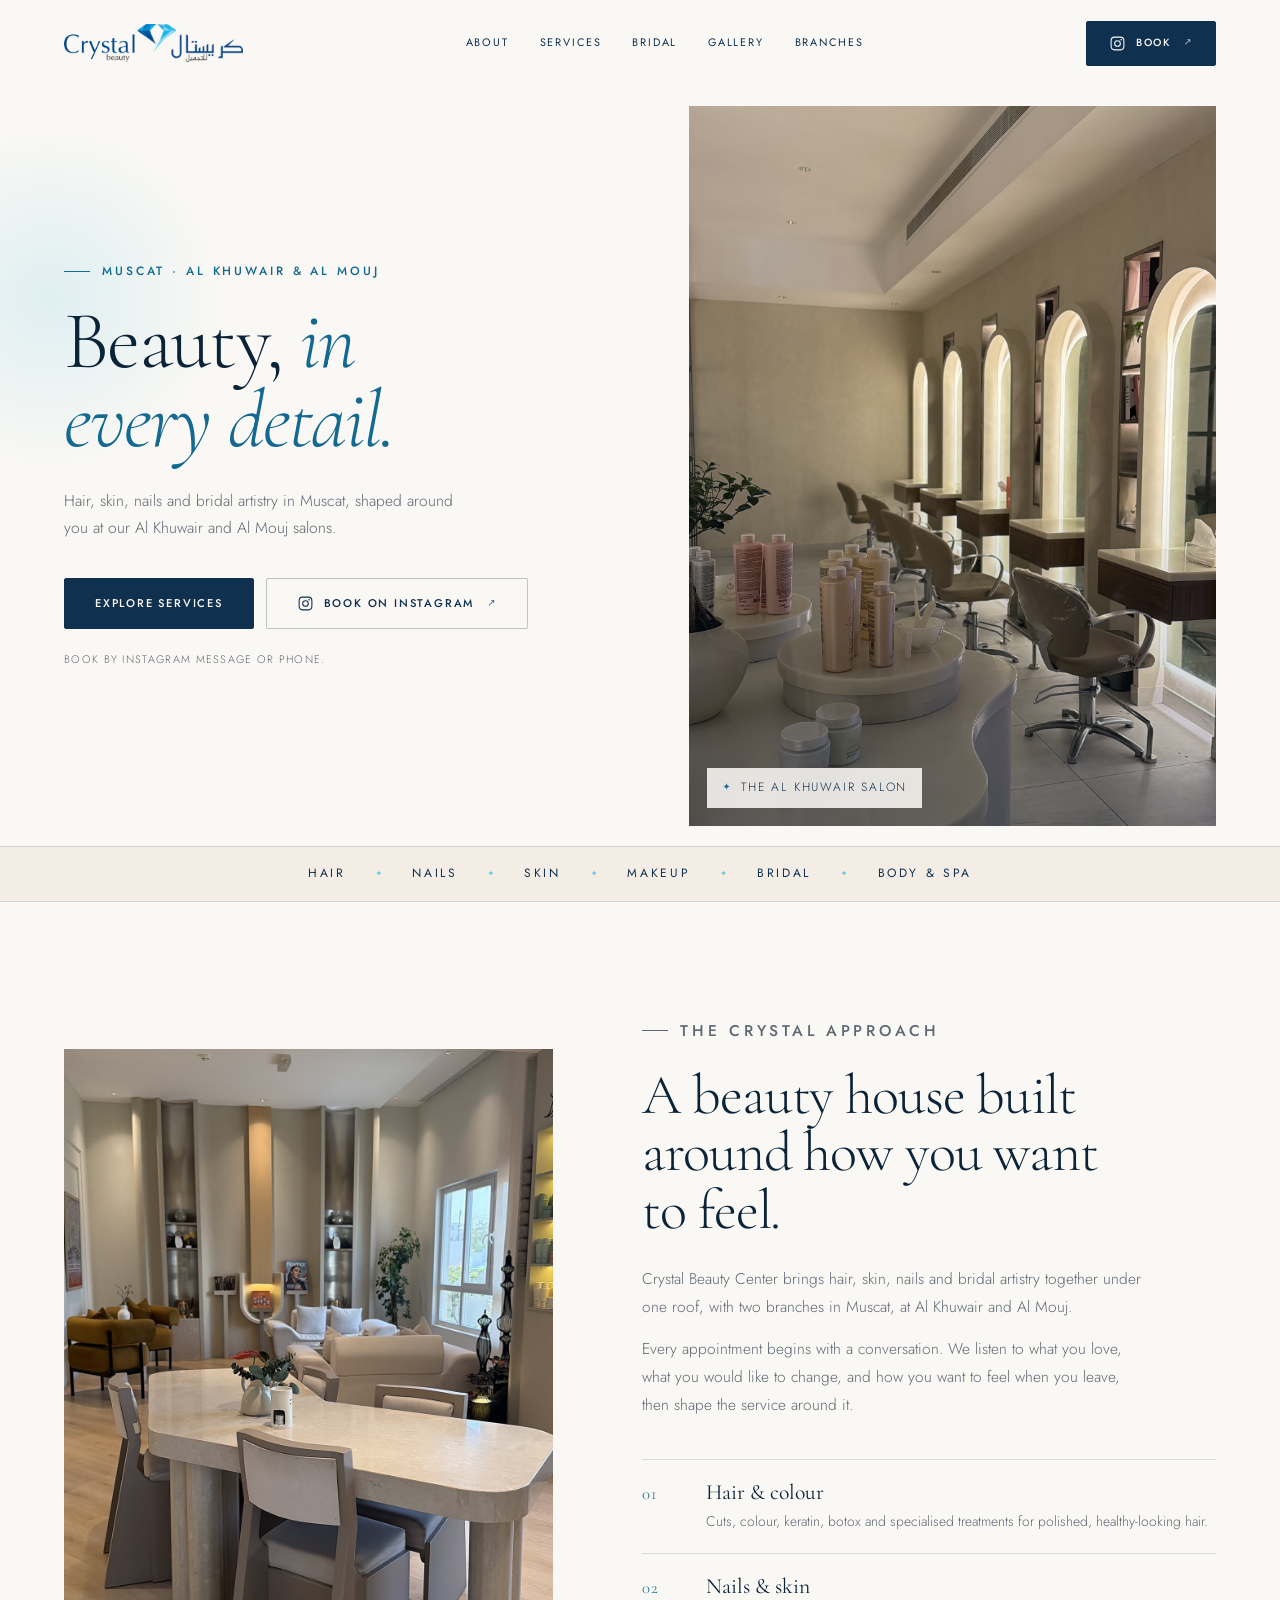
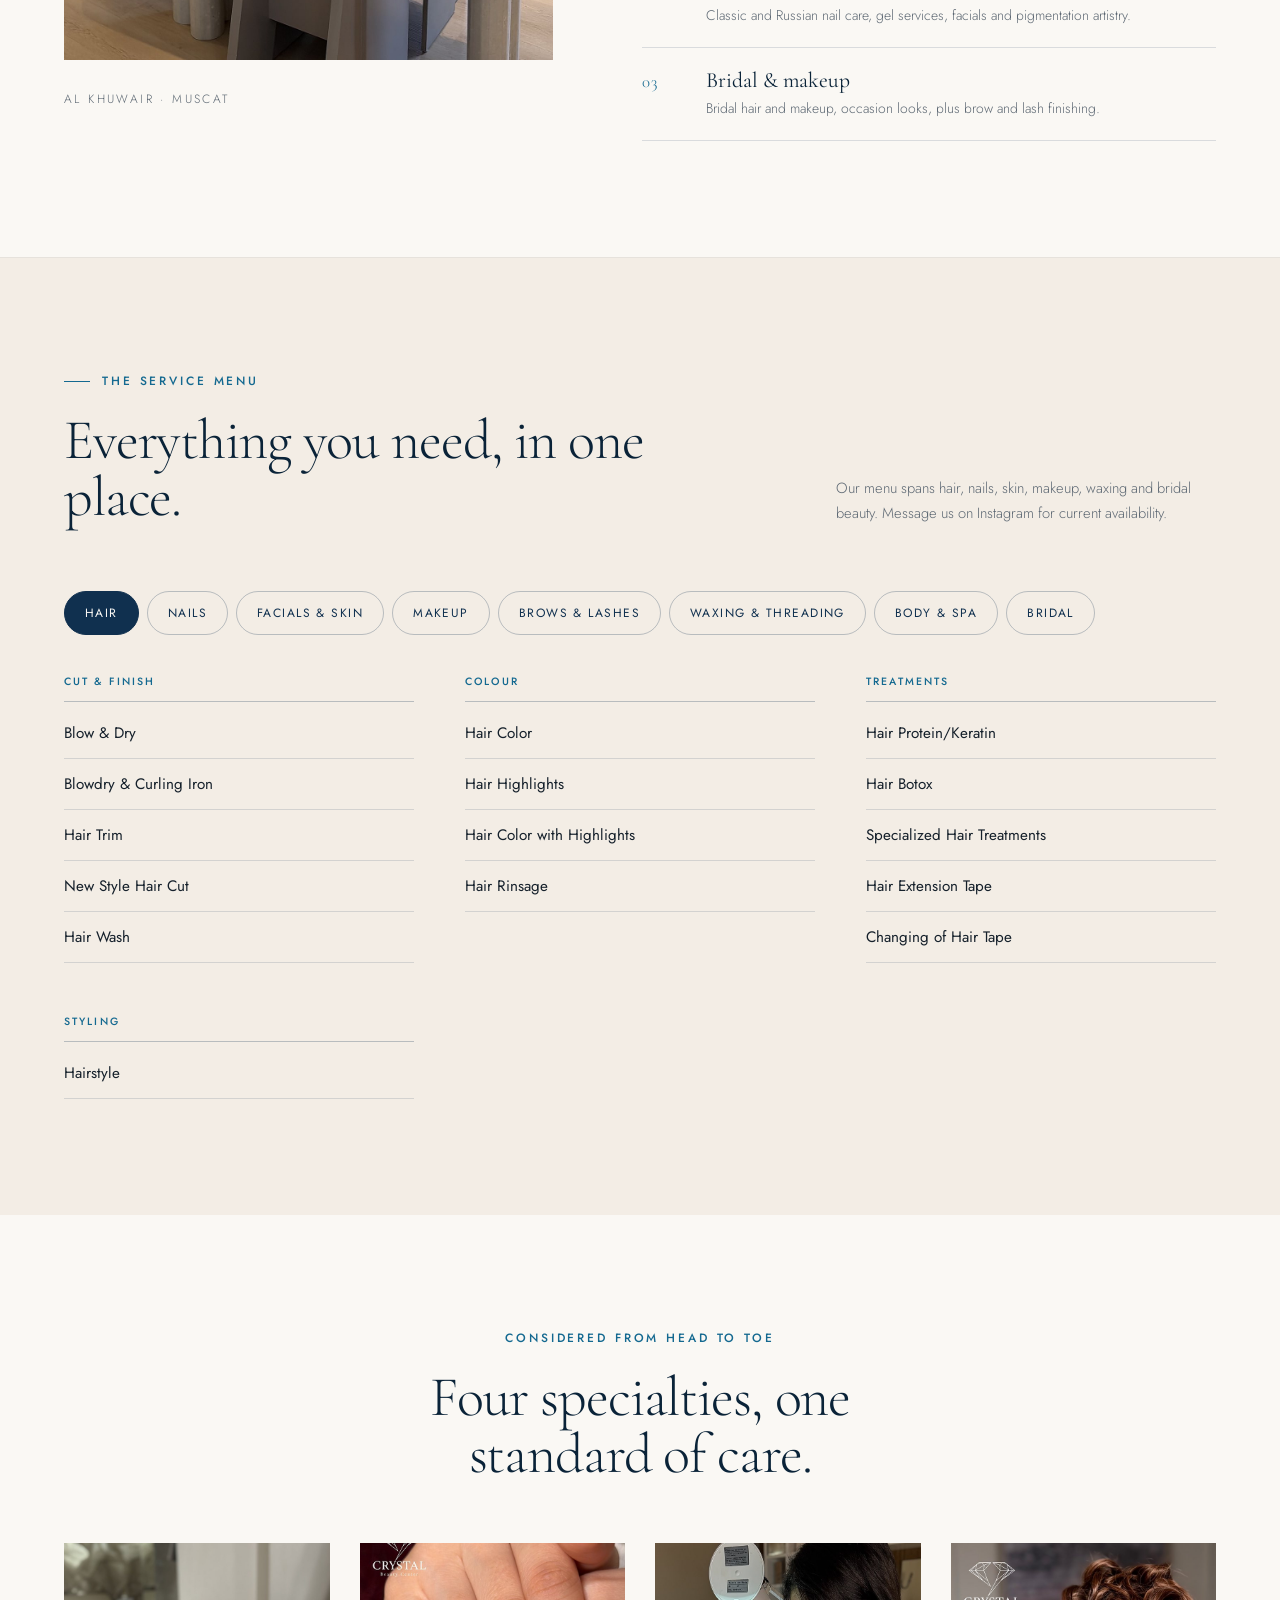
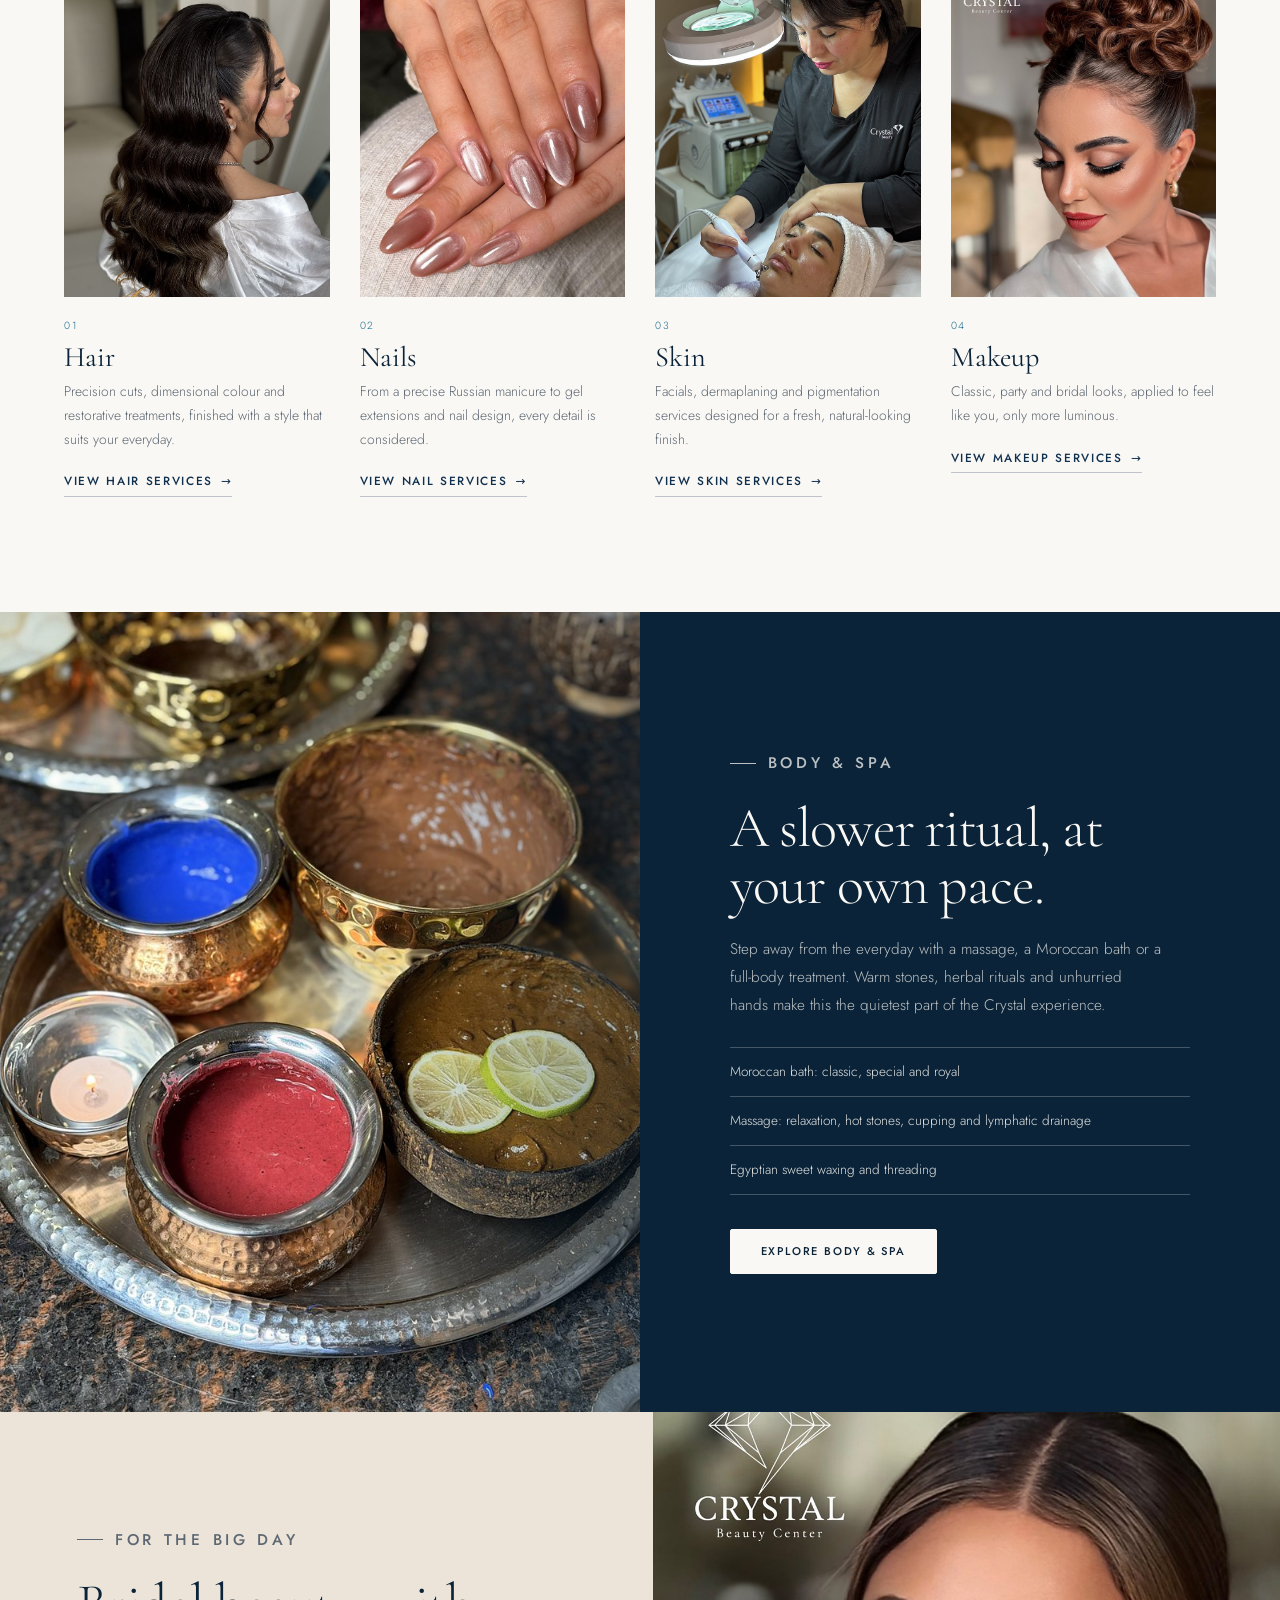
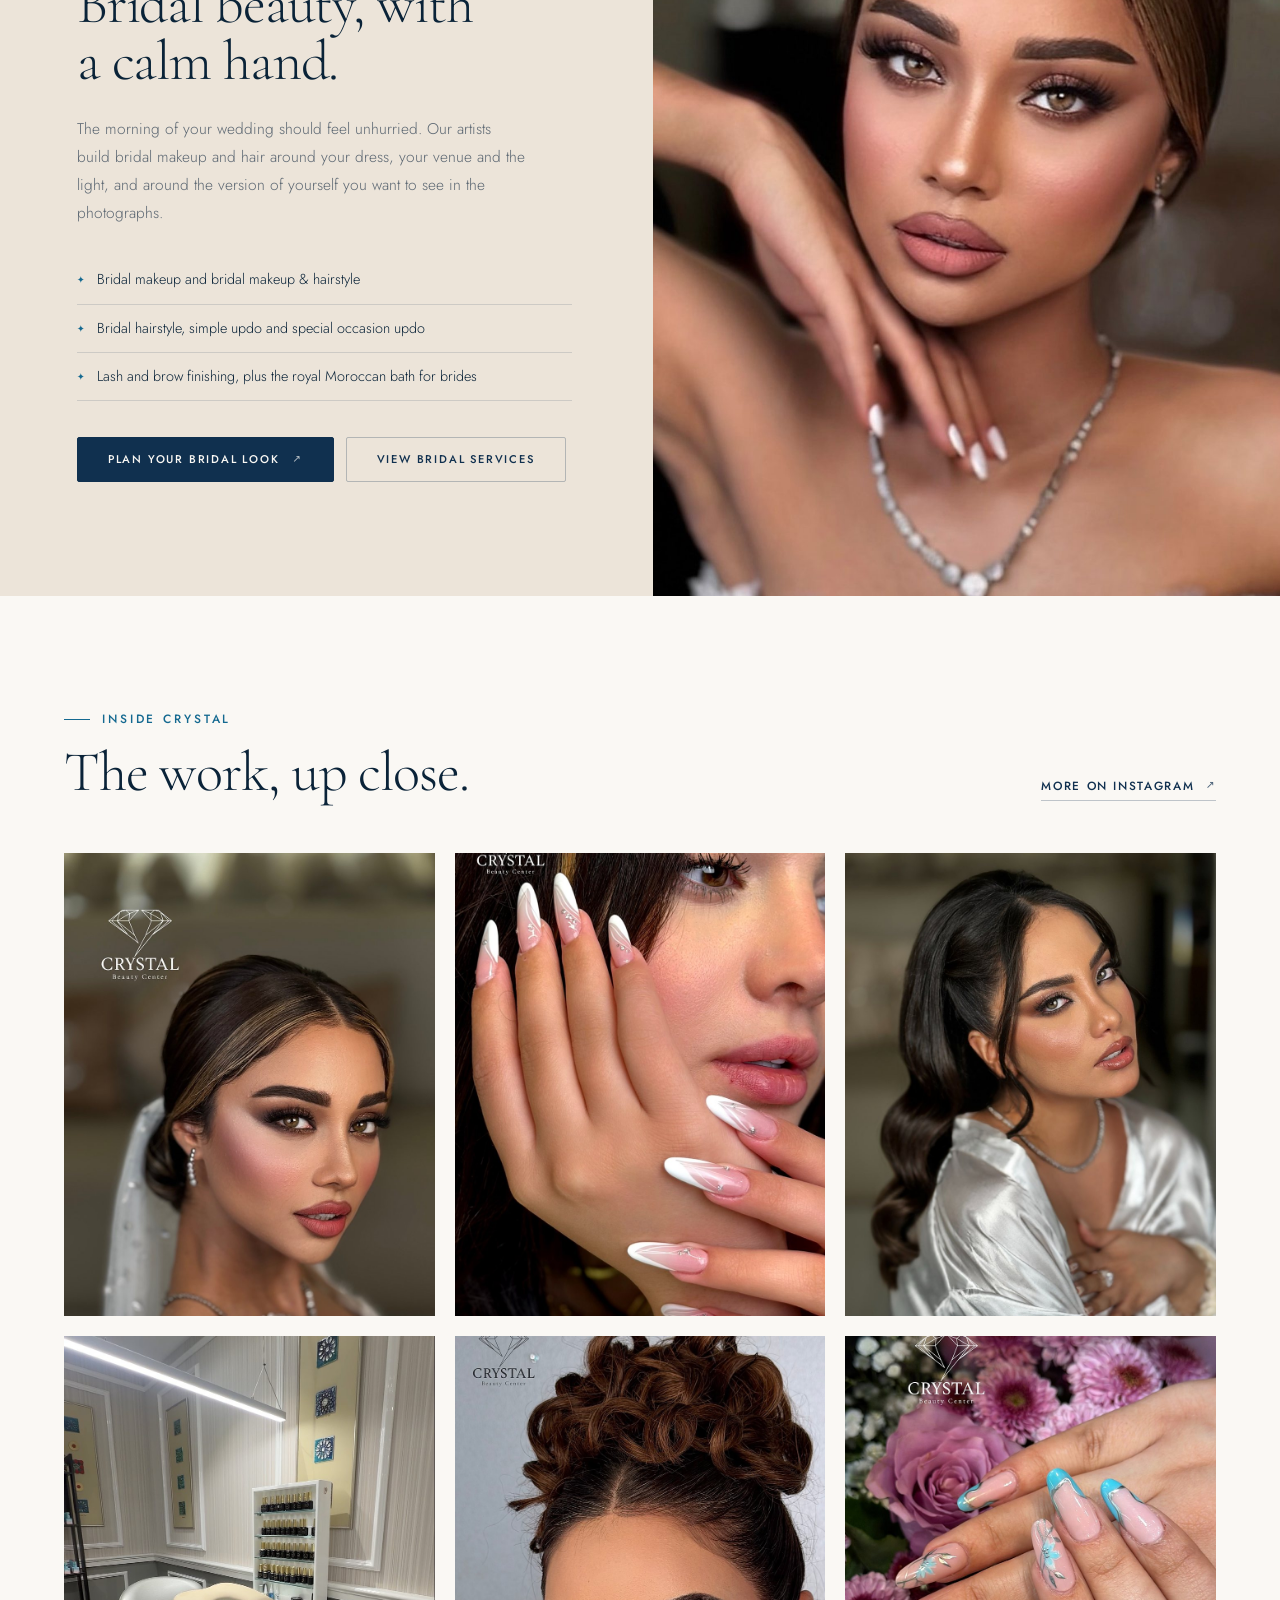
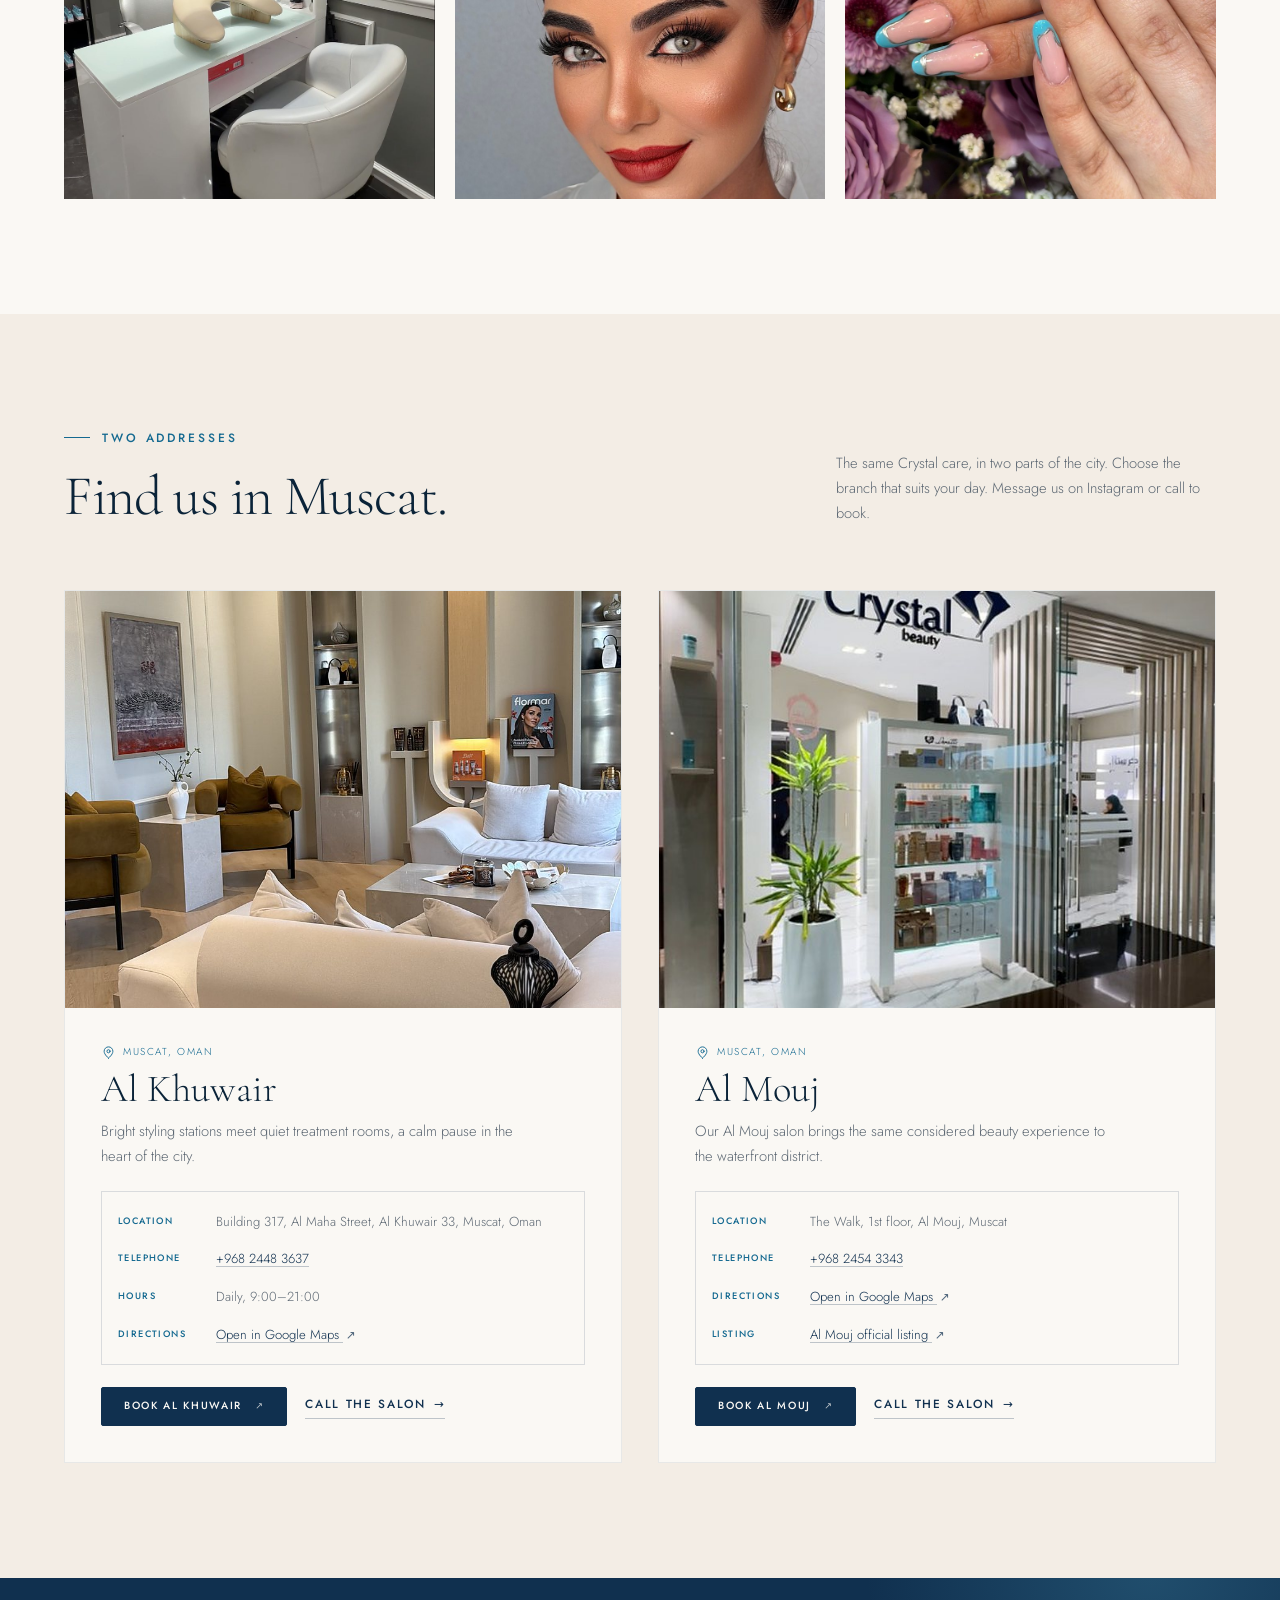
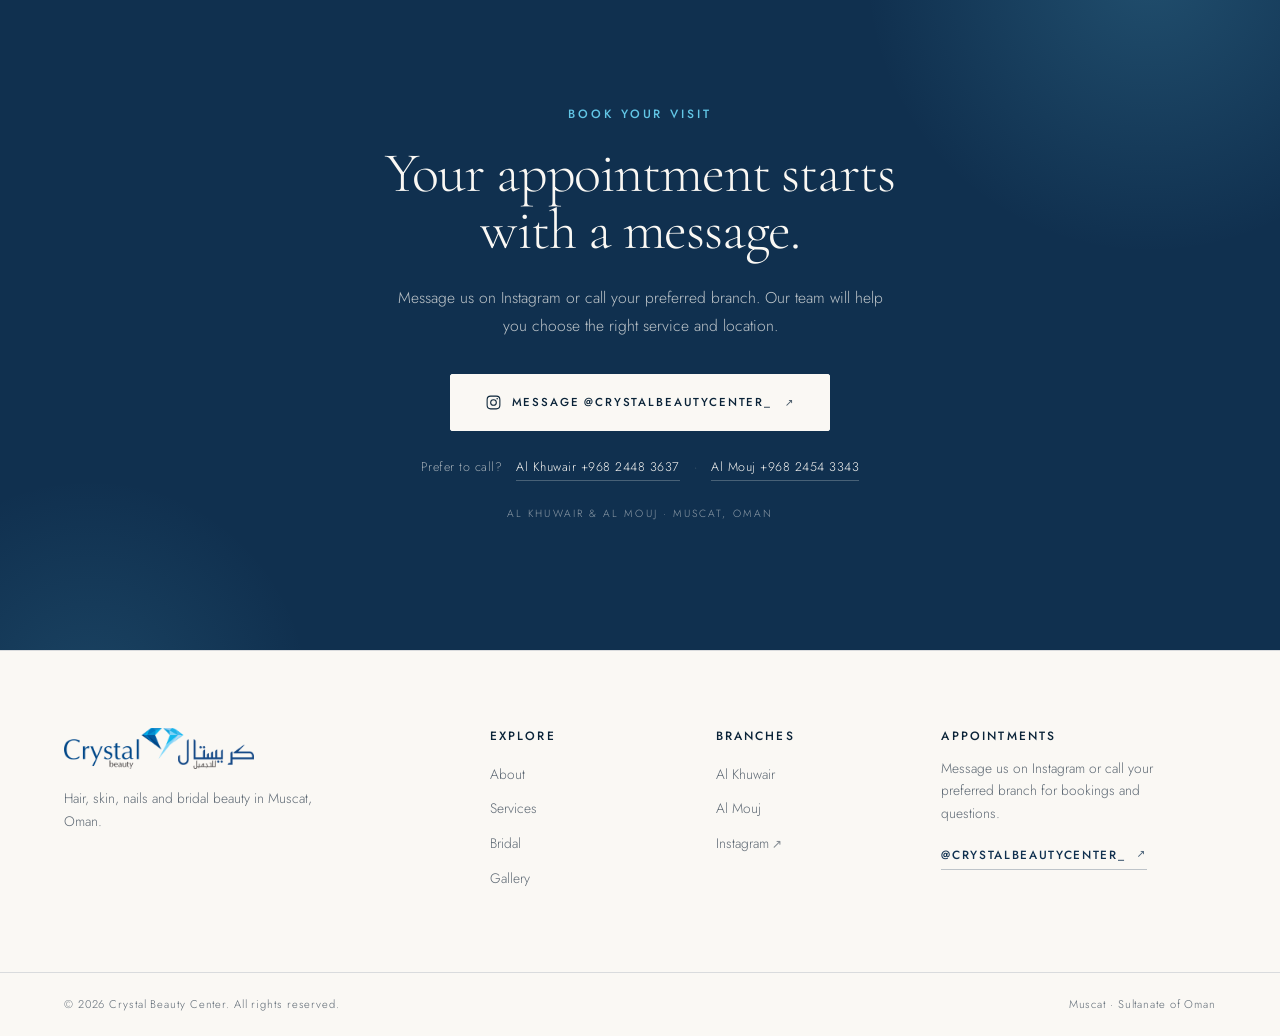
==== commit f9161222: "Fix mobile a11y, hero loading and asset caching audit issues - Trap focus in the mobile menu, make t" ====
--- a/index.html
+++ b/index.html
@@ -4,7 +4,7 @@
   <meta charset="utf-8">
   <meta name="viewport" content="width=device-width, initial-scale=1">
   <title>Crystal Beauty Center | Hair, Nails &amp; Bridal Beauty in Muscat</title>
-  <meta name="description" content="Crystal Beauty Center is a beauty salon in Muscat, Oman, with branches in Al Khuwair and Al Mouj. Explore hair, nails, facials, makeup and bridal beauty services.">
+  <meta name="description" content="Crystal Beauty Center is a beauty salon in Muscat with branches in Al Khuwair and Al Mouj. Explore hair, nails, facials, makeup and bridal beauty.">
   <link rel="canonical" href="https://crystalbeautycenter.com/">
   <meta name="theme-color" content="#faf8f4">
   <meta name="robots" content="index, follow">
@@ -14,16 +14,17 @@
   <meta property="og:type" content="website">
   <meta property="og:site_name" content="Crystal Beauty Center">
   <meta property="og:title" content="Crystal Beauty Center | Beauty Salon in Muscat">
-  <meta property="og:description" content="Hair, nails, skin, makeup and bridal artistry at Crystal Beauty Center — Al Khuwair and Al Mouj, Muscat.">
+  <meta property="og:description" content="Hair, nails, skin, makeup and bridal artistry at Crystal Beauty Center in Al Khuwair and Al Mouj, Muscat.">
   <meta property="og:url" content="https://crystalbeautycenter.com/">
   <meta property="og:image" content="https://crystalbeautycenter.com/assets/images/og-image.jpg">
   <meta property="og:image:width" content="1200">
   <meta property="og:image:height" content="630">
   <meta property="og:image:alt" content="Illuminated arched mirrors at Crystal Beauty Center in Muscat">
+  <meta property="og:image:type" content="image/jpeg">
   <meta property="og:locale" content="en_OM">
   <meta name="twitter:card" content="summary_large_image">
   <meta name="twitter:title" content="Crystal Beauty Center | Beauty Salon in Muscat">
-  <meta name="twitter:description" content="Hair, nails, skin, makeup and bridal artistry at Crystal Beauty Center — Al Khuwair and Al Mouj, Muscat.">
+  <meta name="twitter:description" content="Hair, nails, skin, makeup and bridal artistry at Crystal Beauty Center in Al Khuwair and Al Mouj, Muscat.">
   <meta name="twitter:image" content="https://crystalbeautycenter.com/assets/images/og-image.jpg">
 
   <link rel="icon" href="favicon.ico" sizes="any">
@@ -35,7 +36,8 @@
   <link rel="preconnect" href="https://fonts.googleapis.com">
   <link rel="preconnect" href="https://fonts.gstatic.com" crossorigin>
   <link href="https://fonts.googleapis.com/css2?family=Cormorant+Garamond:wght@300;400;500;600&family=Jost:wght@300;400;500&display=swap" rel="stylesheet">
-  <link rel="preload" as="image" href="assets/images/hero.jpg" fetchpriority="high">
+  <link rel="preload" as="image" href="assets/images/hero.jpg" media="(min-width: 701px)" fetchpriority="high">
+  <link rel="preload" as="image" href="assets/images/hero-mobile.jpg" media="(max-width: 700px)" fetchpriority="high">
   <link rel="stylesheet" href="assets/css/styles.css">
 
   <script type="application/ld+json">
@@ -126,7 +128,7 @@
       <div class="header-actions">
         <a class="btn btn--small btn--navy" href="https://www.instagram.com/crystalbeautycenter_/" target="_blank" rel="noopener">
           <svg class="icon" viewBox="0 0 24 24" aria-hidden="true" focusable="false"><rect x="3" y="3" width="18" height="18" rx="5"/><circle cx="12" cy="12" r="4"/><circle cx="17.2" cy="6.8" r="1.1" fill="currentColor" stroke="none"/></svg>
-          Book
+          Book<span class="new-tab" aria-hidden="true">↗</span><span class="visually-hidden"> (opens in a new tab)</span>
         </a>
         <button class="menu-toggle" type="button" aria-expanded="false" aria-controls="mobile-menu" data-menu-toggle>
           <span class="menu-toggle__label">Menu</span>
@@ -136,7 +138,7 @@
     </div>
   </header>
 
-  <div class="mobile-menu" id="mobile-menu" hidden data-mobile-menu>
+  <aside class="mobile-menu" id="mobile-menu" hidden data-mobile-menu aria-label="Site menu">
     <nav aria-label="Mobile">
       <ul>
         <li><a href="#about">About</a></li>
@@ -146,9 +148,9 @@
         <li><a href="#branches">Branches</a></li>
       </ul>
     </nav>
-    <a class="btn btn--navy btn--block" href="https://www.instagram.com/crystalbeautycenter_/" target="_blank" rel="noopener">Book on Instagram</a>
+    <a class="btn btn--navy btn--block" href="https://www.instagram.com/crystalbeautycenter_/" target="_blank" rel="noopener">Book on Instagram<span class="new-tab" aria-hidden="true">↗</span><span class="visually-hidden"> (opens in a new tab)</span></a>
     <p class="mobile-menu__note">Al Khuwair &amp; Al Mouj · Muscat, Oman</p>
-  </div>
+  </aside>
 
   <main id="main">
     <section class="hero" id="top" aria-labelledby="hero-title">
@@ -156,12 +158,12 @@
         <div class="hero-copy">
           <p class="eyebrow"><span class="eyebrow__line" aria-hidden="true"></span>Muscat · Al Khuwair &amp; Al Mouj</p>
           <h1 id="hero-title">Beauty, <em>in every detail.</em></h1>
-          <p class="hero-lede">Hair, skin, nails and bridal artistry in Muscat — shaped around you at our Al Khuwair and Al Mouj salons.</p>
+          <p class="hero-lede">Hair, skin, nails and bridal artistry in Muscat, shaped around you at our Al Khuwair and Al Mouj salons.</p>
           <div class="hero-actions">
             <a class="btn btn--navy" href="#services">Explore services</a>
             <a class="btn btn--ghost" href="https://www.instagram.com/crystalbeautycenter_/" target="_blank" rel="noopener">
               <svg class="icon" viewBox="0 0 24 24" aria-hidden="true" focusable="false"><rect x="3" y="3" width="18" height="18" rx="5"/><circle cx="12" cy="12" r="4"/><circle cx="17.2" cy="6.8" r="1.1" fill="currentColor" stroke="none"/></svg>
-              Book on Instagram
+              Book on Instagram<span class="new-tab" aria-hidden="true">↗</span><span class="visually-hidden"> (opens in a new tab)</span>
             </a>
           </div>
           <p class="hero-note">Book by Instagram message or phone.</p>
@@ -178,8 +180,8 @@
         </div>
       </div>
 
-      <div class="service-strip" aria-label="Service categories">
-        <div class="shell service-strip__inner">
+      <div class="service-strip">
+        <div class="shell service-strip__inner" role="group" aria-label="Service categories" tabindex="0">
           <span>Hair</span><span class="diamond" aria-hidden="true">✦</span>
           <span>Nails</span><span class="diamond" aria-hidden="true">✦</span>
           <span>Skin</span><span class="diamond" aria-hidden="true">✦</span>
@@ -202,7 +204,7 @@
         <div class="about-copy">
           <p class="eyebrow"><span class="eyebrow__line" aria-hidden="true"></span>The Crystal approach</p>
           <h2 id="about-title">A beauty house built around how you want to feel.</h2>
-          <p>Crystal Beauty Center brings hair, skin, nails and bridal artistry together under one roof — with two branches in Muscat, at Al Khuwair and Al Mouj.</p>
+          <p>Crystal Beauty Center brings hair, skin, nails and bridal artistry together under one roof, with two branches in Muscat, at Al Khuwair and Al Mouj.</p>
           <p>Every appointment begins with a conversation. We listen to what you love, what you would like to change, and how you want to feel when you leave, then shape the service around it.</p>
 
           <ul class="pillars">
@@ -253,6 +255,7 @@
             <button class="tab" id="tab-body" role="tab" aria-selected="false" aria-controls="panel-body" tabindex="-1">Body &amp; spa</button>
             <button class="tab" id="tab-bridal" role="tab" aria-selected="false" aria-controls="panel-bridal" tabindex="-1">Bridal</button>
           </div>
+          <p class="visually-hidden" data-tab-status aria-live="polite" aria-atomic="true"></p>
 
           <div class="tab-panels">
             <div class="tab-panel" id="panel-hair" role="tabpanel" aria-labelledby="tab-hair" tabindex="0">
@@ -411,8 +414,8 @@
 
                 <div class="service-group service-group--aside">
                   <h3>Finishing touches</h3>
-                  <p class="service-aside">Brow shaping and definition can complete any makeup look or stand alone as a quick refresh. Pair lamination with a tint for a fuller, groomed finish.</p>
-                  <a class="text-link" href="https://www.instagram.com/crystalbeautycenter_/" target="_blank" rel="noopener">Ask about availability <span aria-hidden="true">→</span></a>
+                  <p class="service-aside">Brow shaping and definition can complete any makeup look or stand alone as a finishing treatment. Pair lamination with a tint for a fuller, groomed finish.</p>
+                  <a class="text-link" href="https://www.instagram.com/crystalbeautycenter_/" target="_blank" rel="noopener">Ask about availability <span class="new-tab" aria-hidden="true">↗</span><span class="visually-hidden"> (opens in a new tab)</span></a>
                 </div>
               </div>
             </div>
@@ -546,7 +549,7 @@
             <div class="editorial-card__body">
               <p class="card-index">01</p>
               <h3>Hair</h3>
-              <p>Precision cuts, dimensional colour and restorative treatments — finished with a style that suits your everyday.</p>
+              <p>Precision cuts, dimensional colour and restorative treatments, finished with a style that suits your everyday.</p>
               <button class="text-link" type="button" data-open-tab="hair">View hair services <span aria-hidden="true">→</span></button>
             </div>
           </article>
@@ -576,7 +579,7 @@
             <div class="editorial-card__body">
               <p class="card-index">04</p>
               <h3>Makeup</h3>
-              <p>Classic, party and bridal looks, applied to feel like you — only more luminous.</p>
+              <p>Classic, party and bridal looks, applied to feel like you, only more luminous.</p>
               <button class="text-link" type="button" data-open-tab="makeup">View makeup services <span aria-hidden="true">→</span></button>
             </div>
           </article>
@@ -594,8 +597,8 @@
           <h2 id="ritual-title">A slower ritual, at your own pace.</h2>
           <p>Step away from the everyday with a massage, a Moroccan bath or a full-body treatment. Warm stones, herbal rituals and unhurried hands make this the quietest part of the Crystal experience.</p>
           <ul class="ritual-list">
-            <li>Moroccan bath — classic, special and royal</li>
-            <li>Massage — relaxation, hot stones, cupping and lymphatic drainage</li>
+            <li>Moroccan bath: classic, special and royal</li>
+            <li>Massage: relaxation, hot stones, cupping and lymphatic drainage</li>
             <li>Egyptian sweet waxing and threading</li>
           </ul>
           <button class="btn btn--light" type="button" data-open-tab="body">Explore body &amp; spa</button>
@@ -608,14 +611,14 @@
         <div class="bridal-copy">
           <p class="eyebrow eyebrow--light"><span class="eyebrow__line" aria-hidden="true"></span>For the big day</p>
           <h2 id="bridal-title">Bridal beauty, with a calm hand.</h2>
-          <p>The morning of your wedding should feel unhurried. Our artists build bridal makeup and hair around your dress, your venue and the light — and around the version of yourself you want to see in the photographs.</p>
+          <p>The morning of your wedding should feel unhurried. Our artists build bridal makeup and hair around your dress, your venue and the light, and around the version of yourself you want to see in the photographs.</p>
           <ul class="bridal-points">
             <li><span aria-hidden="true">✦</span> Bridal makeup and bridal makeup &amp; hairstyle</li>
             <li><span aria-hidden="true">✦</span> Bridal hairstyle, simple updo and special occasion updo</li>
             <li><span aria-hidden="true">✦</span> Lash and brow finishing, plus the royal Moroccan bath for brides</li>
           </ul>
           <div class="bridal-actions">
-            <a class="btn btn--navy" href="https://www.instagram.com/crystalbeautycenter_/" target="_blank" rel="noopener">Plan your bridal look</a>
+            <a class="btn btn--navy" href="https://www.instagram.com/crystalbeautycenter_/" target="_blank" rel="noopener">Plan your bridal look<span class="new-tab" aria-hidden="true">↗</span><span class="visually-hidden"> (opens in a new tab)</span></a>
             <button class="btn btn--ghost" type="button" data-open-tab="bridal">View bridal services</button>
           </div>
         </div>
@@ -632,31 +635,31 @@
             <p class="eyebrow"><span class="eyebrow__line" aria-hidden="true"></span>Inside Crystal</p>
             <h2 id="gallery-title">The work, up close.</h2>
           </div>
-          <a class="text-link" href="https://www.instagram.com/crystalbeautycenter_/" target="_blank" rel="noopener">More on Instagram <span aria-hidden="true">→</span></a>
+          <a class="text-link" href="https://www.instagram.com/crystalbeautycenter_/" target="_blank" rel="noopener">More on Instagram <span class="new-tab" aria-hidden="true">↗</span><span class="visually-hidden"> (opens in a new tab)</span></a>
         </div>
 
         <div class="gallery-grid">
-          <button class="gallery-item" type="button" data-gallery-item data-caption="Bridal beauty — soft waves and luminous makeup" aria-label="View larger: Bridal beauty">
+          <button class="gallery-item" type="button" data-gallery-item data-caption="Bridal beauty: soft waves and luminous makeup" aria-label="View larger: Bridal beauty">
             <img src="assets/images/gallery-1.jpg" alt="Bridal portrait with soft waved hair and luminous makeup" width="900" height="1125" loading="lazy" decoding="async">
             <span class="gallery-item__label">Bridal</span>
           </button>
-          <button class="gallery-item" type="button" data-gallery-item data-caption="Nail studio — a nude and chrome manicure" aria-label="View larger: Nail studio">
+          <button class="gallery-item" type="button" data-gallery-item data-caption="Nail studio: a nude and chrome manicure" aria-label="View larger: Nail studio">
             <img src="assets/images/gallery-2.jpg" alt="Nude and chrome manicure by Crystal Beauty Center" width="900" height="1125" loading="lazy" decoding="async">
             <span class="gallery-item__label">Nails</span>
           </button>
-          <button class="gallery-item" type="button" data-gallery-item data-caption="Hair styling — glossy caramel waves" aria-label="View larger: Hair styling">
+          <button class="gallery-item" type="button" data-gallery-item data-caption="Hair styling: glossy caramel waves" aria-label="View larger: Hair styling">
             <img src="assets/images/gallery-3.jpg" alt="Glossy caramel waves styled at Crystal Beauty Center" width="900" height="1125" loading="lazy" decoding="async">
             <span class="gallery-item__label">Hair</span>
           </button>
-          <button class="gallery-item" type="button" data-gallery-item data-caption="Nail design — florals and soft colour" aria-label="View larger: Nail design">
+          <button class="gallery-item" type="button" data-gallery-item data-caption="Nail design: florals and soft colour" aria-label="View larger: Nail design">
             <img src="assets/images/gallery-4.jpg" alt="Floral nail design in soft pastel colours at Crystal Beauty Center" width="900" height="1125" loading="lazy" decoding="async">
             <span class="gallery-item__label">Nail design</span>
           </button>
-          <button class="gallery-item" type="button" data-gallery-item data-caption="Bridal makeup — defined eyes and roses" aria-label="View larger: Bridal makeup">
+          <button class="gallery-item" type="button" data-gallery-item data-caption="Bridal makeup: defined eyes and roses" aria-label="View larger: Bridal makeup">
             <img src="assets/images/gallery-5.jpg" alt="Bridal makeup close-up with defined eyes and red roses" width="900" height="1125" loading="lazy" decoding="async">
             <span class="gallery-item__label">Bridal makeup</span>
           </button>
-          <button class="gallery-item" type="button" data-gallery-item data-caption="The Al Mouj salon — styling stations and soft light" aria-label="View larger: The Al Mouj salon">
+          <button class="gallery-item" type="button" data-gallery-item data-caption="The Al Mouj salon: styling stations and soft light" aria-label="View larger: The Al Mouj salon">
             <img src="assets/images/gallery-6.jpg" alt="Styling stations in the Al Mouj salon" width="900" height="1125" loading="lazy" decoding="async">
             <span class="gallery-item__label">Al Mouj</span>
           </button>
@@ -671,7 +674,7 @@
             <p class="eyebrow"><span class="eyebrow__line" aria-hidden="true"></span>Two addresses</p>
             <h2 id="branches-title">Find us in Muscat.</h2>
           </div>
-          <p class="section-head__note">The same Crystal care, in two parts of the city. Choose the branch that suits your day — message us on Instagram or call to book.</p>
+          <p class="section-head__note">The same Crystal care, in two parts of the city. Choose the branch that suits your day. Message us on Instagram or call to book.</p>
         </div>
 
         <div class="branch-grid">
@@ -685,15 +688,15 @@
                 Muscat, Oman
               </p>
               <h3>Al Khuwair</h3>
-              <p>Bright styling stations meet quiet treatment rooms — a calm pause in the heart of the city.</p>
+              <p>Bright styling stations meet quiet treatment rooms, a calm pause in the heart of the city.</p>
               <ul class="branch-details">
                 <li><span class="branch-details__label">Location</span>Building 317, Al Maha Street, Al Khuwair 33, Muscat, Oman</li>
                 <li><span class="branch-details__label">Telephone</span><a href="tel:+96824483637">+968 2448 3637</a></li>
                 <li><span class="branch-details__label">Hours</span>Daily, 9:00–21:00</li>
-                <li><span class="branch-details__label">Directions</span><a href="https://www.google.com/maps/dir/?api=1&amp;destination_place_id=ChIJZW6BhCH_kT4RPSn9BnKX5eo&amp;destination=Crystal%20Beauty%20Salon%20%26%20Spa%20Al%20Khuwair" target="_blank" rel="noopener">Open in Google Maps <span aria-hidden="true">↗</span></a></li>
+                <li><span class="branch-details__label">Directions</span><a href="https://www.google.com/maps/dir/?api=1&amp;destination_place_id=ChIJZW6BhCH_kT4RPSn9BnKX5eo&amp;destination=Crystal%20Beauty%20Salon%20%26%20Spa%20Al%20Khuwair" target="_blank" rel="noopener">Open in Google Maps <span class="new-tab" aria-hidden="true">↗</span><span class="visually-hidden"> (opens in a new tab)</span></a></li>
               </ul>
               <div class="branch-card__actions">
-                <a class="btn btn--navy btn--small" href="https://www.instagram.com/crystalbeautycenter_/" target="_blank" rel="noopener">Book Al Khuwair</a>
+                <a class="btn btn--navy btn--small" href="https://www.instagram.com/crystalbeautycenter_/" target="_blank" rel="noopener">Book Al Khuwair<span class="new-tab" aria-hidden="true">↗</span><span class="visually-hidden"> (opens in a new tab)</span></a>
                 <a class="text-link" href="tel:+96824483637">Call the salon <span aria-hidden="true">→</span></a>
               </div>
             </div>
@@ -713,11 +716,11 @@
               <ul class="branch-details">
                 <li><span class="branch-details__label">Location</span>The Walk, 1st floor, Al Mouj, Muscat</li>
                 <li><span class="branch-details__label">Telephone</span><a href="tel:+96824543343">+968 2454 3343</a></li>
-                <li><span class="branch-details__label">Directions</span><a href="https://www.google.com/maps/dir/?api=1&amp;destination_place_id=ChIJ0e-FxfL9jT4RgVMDjdjvP_M&amp;destination=Crystal%20Beauty%20Salon%20%26%20Spa%20Al%20Mouj" target="_blank" rel="noopener">Open in Google Maps <span aria-hidden="true">↗</span></a></li>
-                <li><span class="branch-details__label">Listing</span><a href="https://www.almouj.com/en/shop-and-dine/crystal-beauty/" target="_blank" rel="noopener">Al Mouj official listing <span aria-hidden="true">↗</span></a></li>
+                <li><span class="branch-details__label">Directions</span><a href="https://www.google.com/maps/dir/?api=1&amp;destination_place_id=ChIJ0e-FxfL9jT4RgVMDjdjvP_M&amp;destination=Crystal%20Beauty%20Salon%20%26%20Spa%20Al%20Mouj" target="_blank" rel="noopener">Open in Google Maps <span class="new-tab" aria-hidden="true">↗</span><span class="visually-hidden"> (opens in a new tab)</span></a></li>
+                <li><span class="branch-details__label">Listing</span><a href="https://www.almouj.com/en/shop-and-dine/crystal-beauty/" target="_blank" rel="noopener">Al Mouj official listing <span class="new-tab" aria-hidden="true">↗</span><span class="visually-hidden"> (opens in a new tab)</span></a></li>
               </ul>
               <div class="branch-card__actions">
-                <a class="btn btn--navy btn--small" href="https://www.instagram.com/crystalbeautycenter_/" target="_blank" rel="noopener">Book Al Mouj</a>
+                <a class="btn btn--navy btn--small" href="https://www.instagram.com/crystalbeautycenter_/" target="_blank" rel="noopener">Book Al Mouj<span class="new-tab" aria-hidden="true">↗</span><span class="visually-hidden"> (opens in a new tab)</span></a>
                 <a class="text-link" href="tel:+96824543343">Call the salon <span aria-hidden="true">→</span></a>
               </div>
             </div>
@@ -734,7 +737,7 @@
         <div class="booking-actions">
           <a class="btn btn--light btn--large" href="https://www.instagram.com/crystalbeautycenter_/" target="_blank" rel="noopener">
             <svg class="icon" viewBox="0 0 24 24" aria-hidden="true" focusable="false"><rect x="3" y="3" width="18" height="18" rx="5"/><circle cx="12" cy="12" r="4"/><circle cx="17.2" cy="6.8" r="1.1" fill="currentColor" stroke="none"/></svg>
-            Message @crystalbeautycenter_
+            Message @crystalbeautycenter_<span class="new-tab" aria-hidden="true">↗</span><span class="visually-hidden"> (opens in a new tab)</span>
           </a>
         </div>
         <p class="booking-phones">Prefer to call? <a href="tel:+96824483637">Al Khuwair +968 2448 3637</a><span aria-hidden="true">·</span><a href="tel:+96824543343">Al Mouj +968 2454 3343</a></p>
@@ -753,7 +756,7 @@
       </div>
 
       <nav class="footer-nav" aria-label="Explore">
-        <h3>Explore</h3>
+        <h2>Explore</h2>
         <ul>
           <li><a href="#about">About</a></li>
           <li><a href="#services">Services</a></li>
@@ -763,18 +766,18 @@
       </nav>
 
       <nav class="footer-nav" aria-label="Branches">
-        <h3>Branches</h3>
+        <h2>Branches</h2>
         <ul>
           <li><a href="#branches">Al Khuwair</a></li>
           <li><a href="#branches">Al Mouj</a></li>
-          <li><a href="https://www.instagram.com/crystalbeautycenter_/" target="_blank" rel="noopener">Instagram</a></li>
+          <li><a href="https://www.instagram.com/crystalbeautycenter_/" target="_blank" rel="noopener">Instagram<span class="new-tab" aria-hidden="true">↗</span><span class="visually-hidden"> (opens in a new tab)</span></a></li>
         </ul>
       </nav>
 
       <div class="footer-contact">
-        <h3>Appointments</h3>
+        <h2>Appointments</h2>
         <p>Message us on Instagram or call your preferred branch for bookings and questions.</p>
-        <a class="text-link" href="https://www.instagram.com/crystalbeautycenter_/" target="_blank" rel="noopener">@crystalbeautycenter_ <span aria-hidden="true">→</span></a>
+        <a class="text-link" href="https://www.instagram.com/crystalbeautycenter_/" target="_blank" rel="noopener">@crystalbeautycenter_ <span class="new-tab" aria-hidden="true">↗</span><span class="visually-hidden"> (opens in a new tab)</span></a>
       </div>
     </div>
 
--- a/assets/css/styles.css
+++ b/assets/css/styles.css
@@ -88,6 +88,25 @@
   color: inherit;
 }
 
+a,
+button {
+  touch-action: manipulation;
+  -webkit-tap-highlight-color: rgba(20, 105, 144, 0.18);
+}
+
+.visually-hidden {
+  position: absolute !important;
+  width: 1px;
+  height: 1px;
+  margin: -1px;
+  padding: 0;
+  border: 0;
+  overflow: hidden;
+  clip: rect(0 0 0 0);
+  clip-path: inset(50%);
+  white-space: nowrap;
+}
+
 [hidden] {
   display: none !important;
 }
@@ -166,7 +185,7 @@
   gap: 12px;
   margin-bottom: 22px;
   color: var(--blue);
-  font-size: 0.68rem;
+  font-size: 0.75rem;
   font-weight: 500;
   letter-spacing: 0.24em;
   line-height: 1.4;
@@ -253,6 +272,15 @@
   transform: translateX(3px);
 }
 
+/* Indicator for links that open a new tab (paired with .visually-hidden text). */
+.new-tab {
+  display: inline-block;
+  margin-left: 3px;
+  font-size: 0.9em;
+  line-height: 1;
+  opacity: 0.75;
+}
+
 /* --------------------------------------------------------------------------
    Buttons
    -------------------------------------------------------------------------- */
@@ -436,8 +464,11 @@
 .menu-toggle {
   display: none;
   align-items: center;
+  justify-content: center;
   gap: 10px;
-  padding: 10px 0;
+  min-width: 44px;
+  min-height: 44px;
+  padding: 10px 6px;
   border: 0;
   background: none;
   color: var(--navy);
@@ -481,9 +512,10 @@
   display: flex;
   flex-direction: column;
   gap: 28px;
-  padding: calc(var(--header-h) + 40px) var(--gutter) 40px;
+  padding: calc(var(--header-h) + 40px) var(--gutter) calc(40px + env(safe-area-inset-bottom, 0px));
   background: var(--ivory);
   overflow-y: auto;
+  overscroll-behavior: contain;
   opacity: 1;
   transition: opacity 0.3s var(--ease);
 }
@@ -624,7 +656,7 @@
   -webkit-backdrop-filter: blur(8px);
   backdrop-filter: blur(8px);
   color: var(--navy);
-  font-size: 0.64rem;
+  font-size: 0.75rem;
   letter-spacing: 0.15em;
   text-transform: uppercase;
 }
@@ -650,9 +682,9 @@
 }
 
 .service-strip span:not(.diamond) {
-  font-size: 0.63rem;
+  font-size: 0.75rem;
   font-weight: 400;
-  letter-spacing: 0.24em;
+  letter-spacing: 0.22em;
   text-transform: uppercase;
   color: var(--navy);
 }
@@ -706,7 +738,7 @@
 .image-caption {
   margin-top: 30px;
   color: var(--muted);
-  font-size: 0.64rem;
+  font-size: 0.75rem;
   letter-spacing: 0.2em;
   text-transform: uppercase;
 }
@@ -783,11 +815,12 @@
 
 .tab {
   padding: 12px 20px;
+  min-height: 44px;
   border: 1px solid var(--line-strong);
   border-radius: 999px;
   background: transparent;
   color: var(--navy);
-  font-size: 0.67rem;
+  font-size: 0.75rem;
   font-weight: 400;
   letter-spacing: 0.12em;
   line-height: 1;
@@ -1283,6 +1316,10 @@
 }
 
 .branch-details a {
+  display: inline-block;
+  min-height: 24px;
+  padding-block: 4px;
+  margin-block: -4px;
   color: var(--navy);
   text-decoration: underline;
   text-decoration-color: var(--line-strong);
@@ -1429,18 +1466,16 @@
   line-height: 1.7;
 }
 
-.footer-nav h3,
-.footer-contact h3 {
-  margin-bottom: 16px;
+.footer-nav h2,
+.footer-contact h2 {
+  margin-bottom: 12px;
   color: var(--navy-deep);
-  font-size: 0.65rem;
+  font-family: var(--sans);
+  font-size: 0.75rem;
   font-weight: 500;
   letter-spacing: 0.18em;
+  line-height: 1.4;
   text-transform: uppercase;
-}
-
-.footer-nav li + li {
-  margin-top: 9px;
 }
 
 .footer-nav a,
@@ -1451,6 +1486,9 @@
 }
 
 .footer-nav a {
+  display: inline-block;
+  min-height: 24px;
+  padding-block: 6px;
   transition: color 0.2s var(--ease);
 }
 
@@ -1867,12 +1905,46 @@
     flex: 1 1 auto;
   }
 
+  .service-strip {
+    position: relative;
+  }
+
+  .service-strip::after,
+  .tabs::after {
+    content: "";
+    position: absolute;
+    top: 0;
+    bottom: 0;
+    right: 0;
+    z-index: 1;
+    width: 42px;
+    background: linear-gradient(to right, rgba(243, 237, 229, 0), var(--ivory-deep));
+    pointer-events: none;
+  }
+
+  .tabs {
+    position: relative;
+  }
+
+  .tabs::after {
+    right: calc(var(--gutter) * -1);
+    bottom: auto;
+    height: 54px;
+  }
+
   .service-strip__inner {
     justify-content: flex-start;
     flex-wrap: nowrap;
     overflow-x: auto;
+    overscroll-behavior-x: contain;
     scrollbar-width: none;
-    padding-inline: var(--gutter);
+    padding-inline: max(var(--gutter), env(safe-area-inset-left, 0px))
+      max(var(--gutter), env(safe-area-inset-right, 0px));
+  }
+
+  .service-strip__inner:focus-visible {
+    outline: 2px solid var(--blue);
+    outline-offset: -3px;
   }
 
   .service-strip__inner::-webkit-scrollbar {
@@ -1886,8 +1958,9 @@
   .tablist {
     flex-wrap: nowrap;
     overflow-x: auto;
+    overscroll-behavior-x: contain;
     margin-inline: calc(var(--gutter) * -1);
-    padding-inline: var(--gutter);
+    padding-inline: var(--gutter) var(--gutter);
     padding-bottom: 10px;
     scrollbar-width: none;
     -webkit-overflow-scrolling: touch;
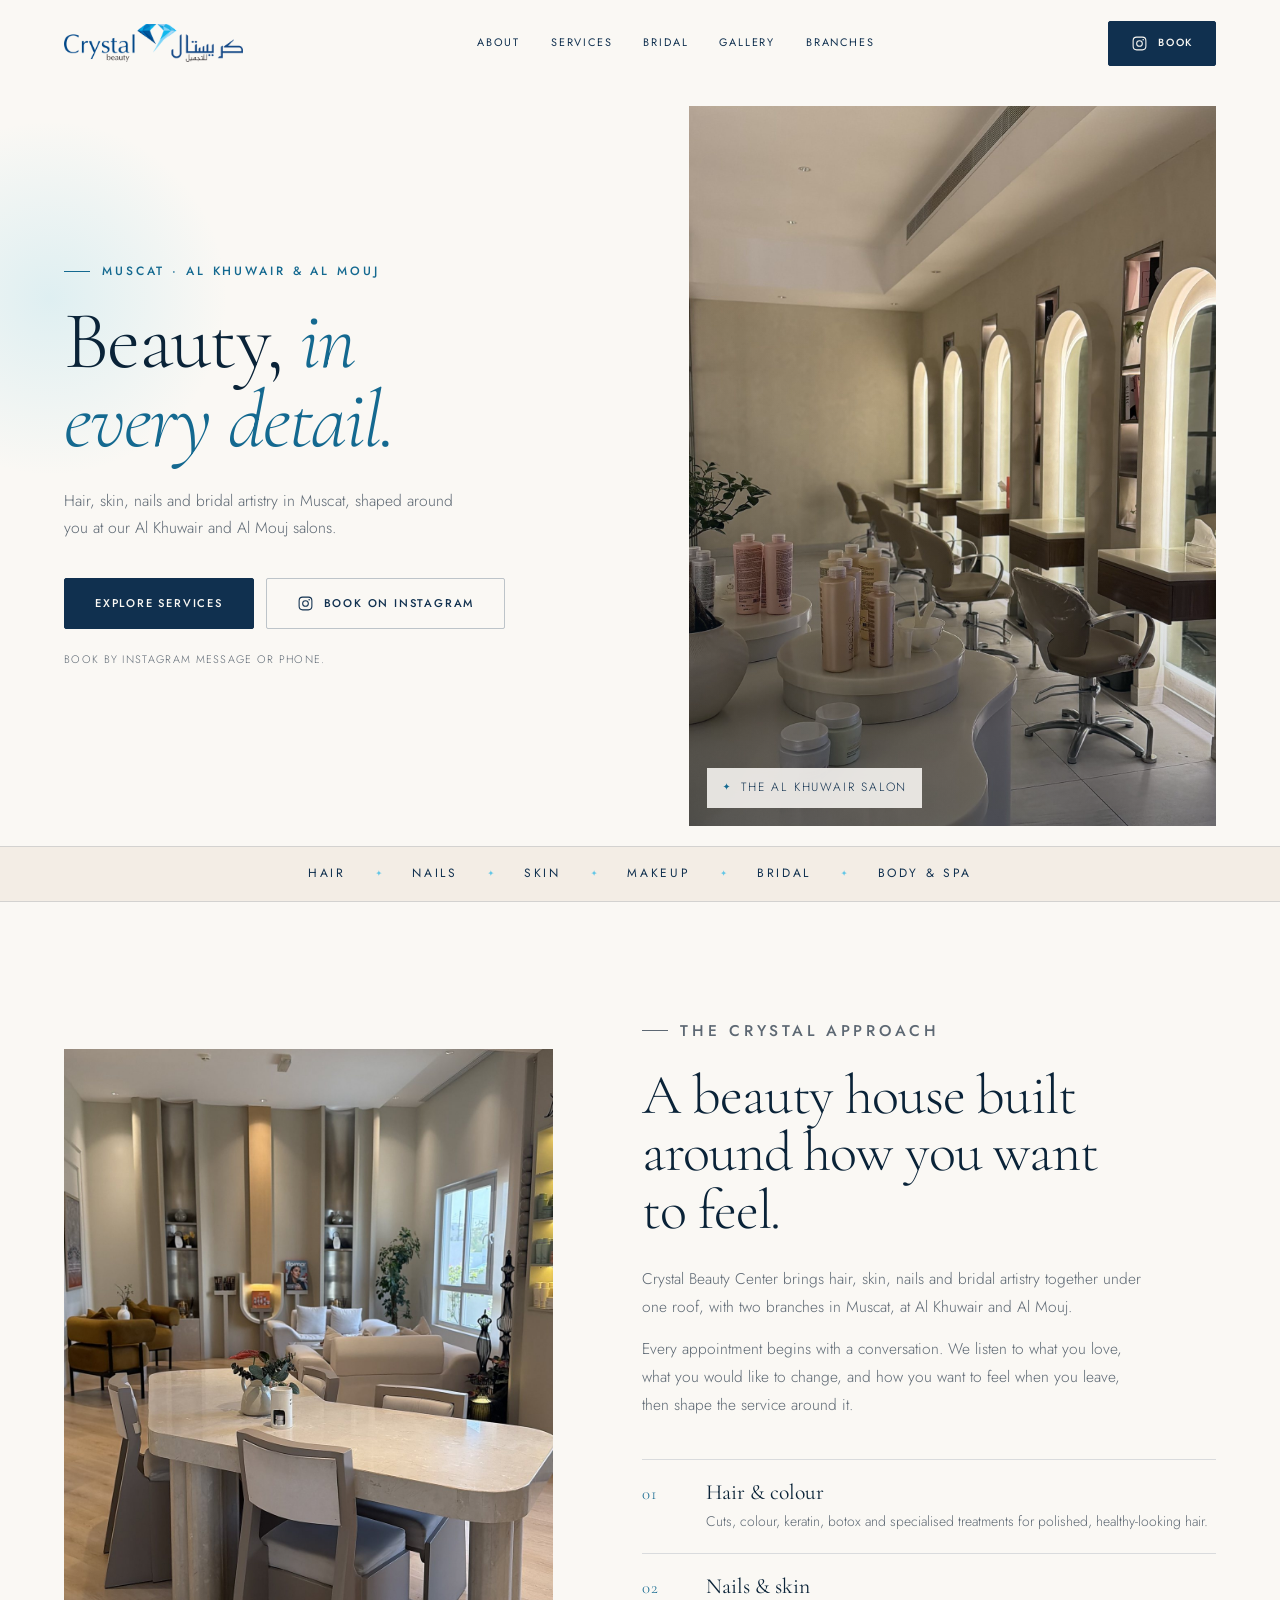
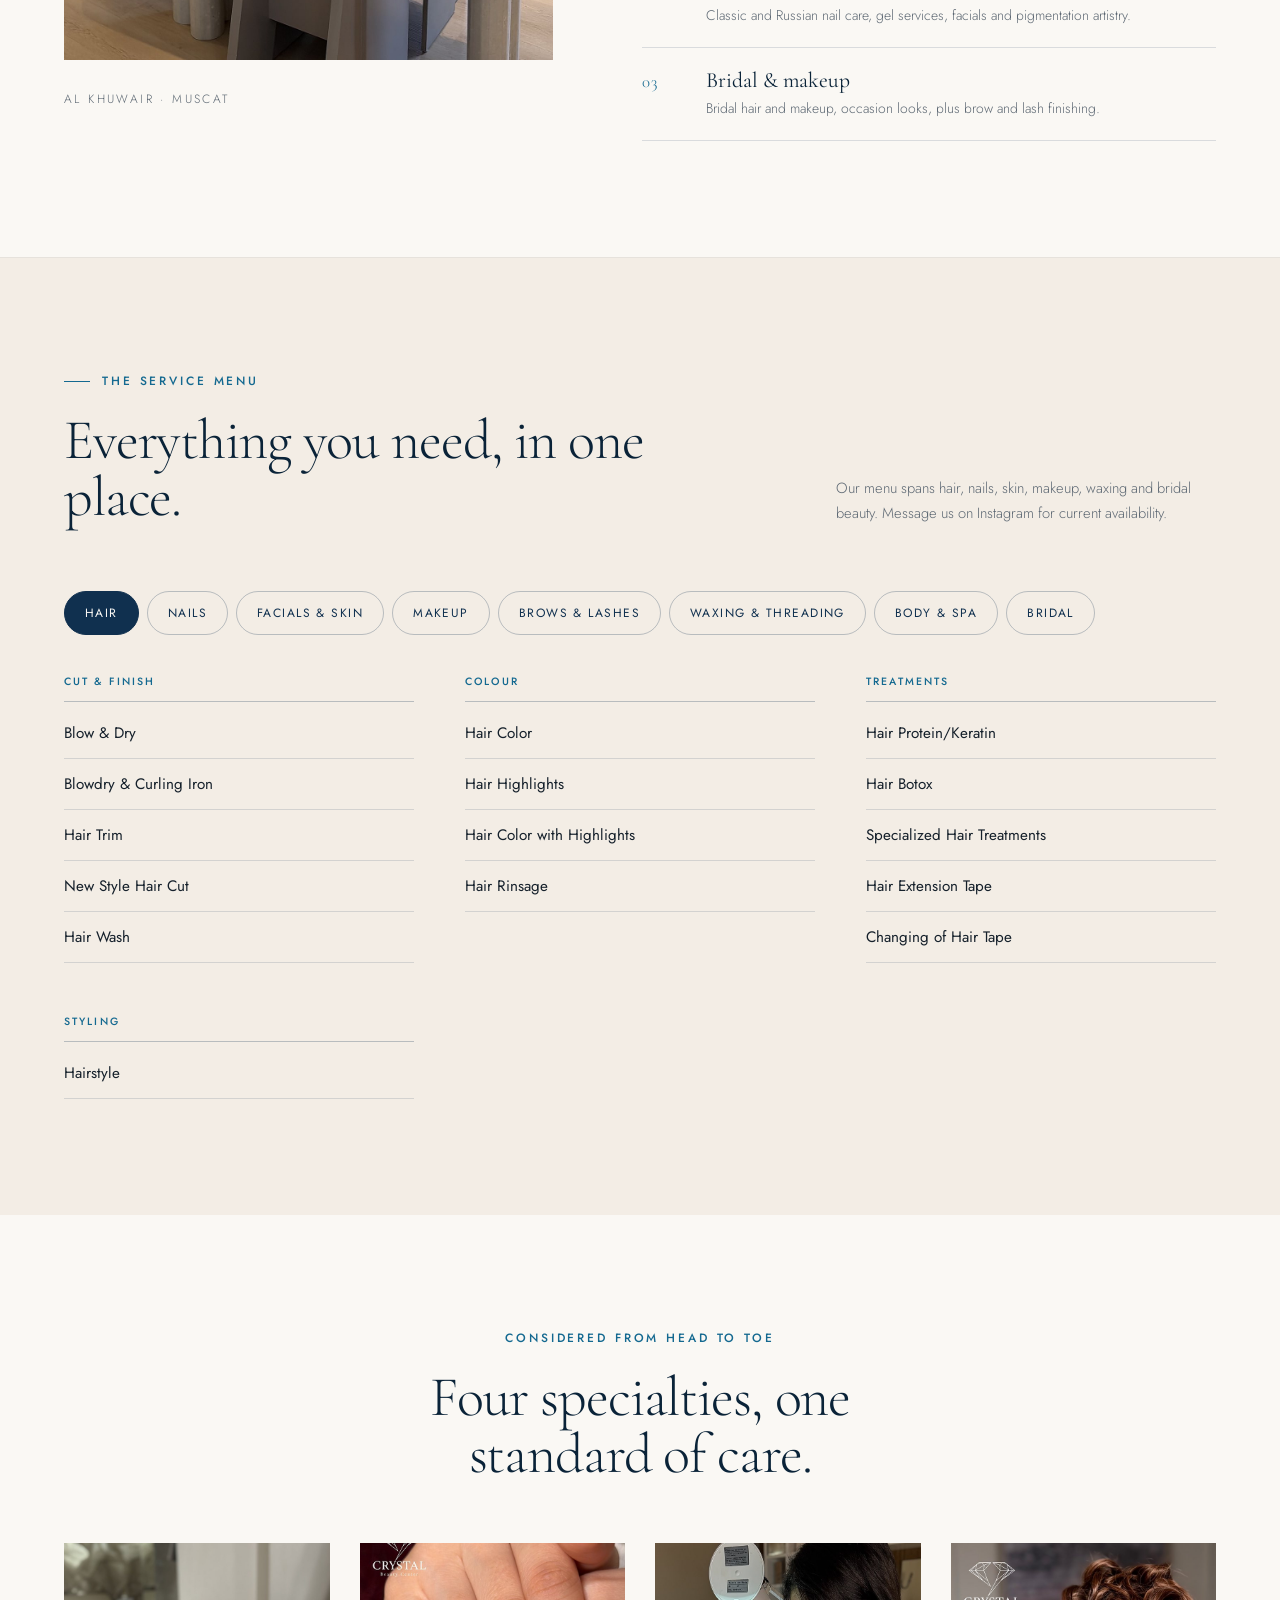
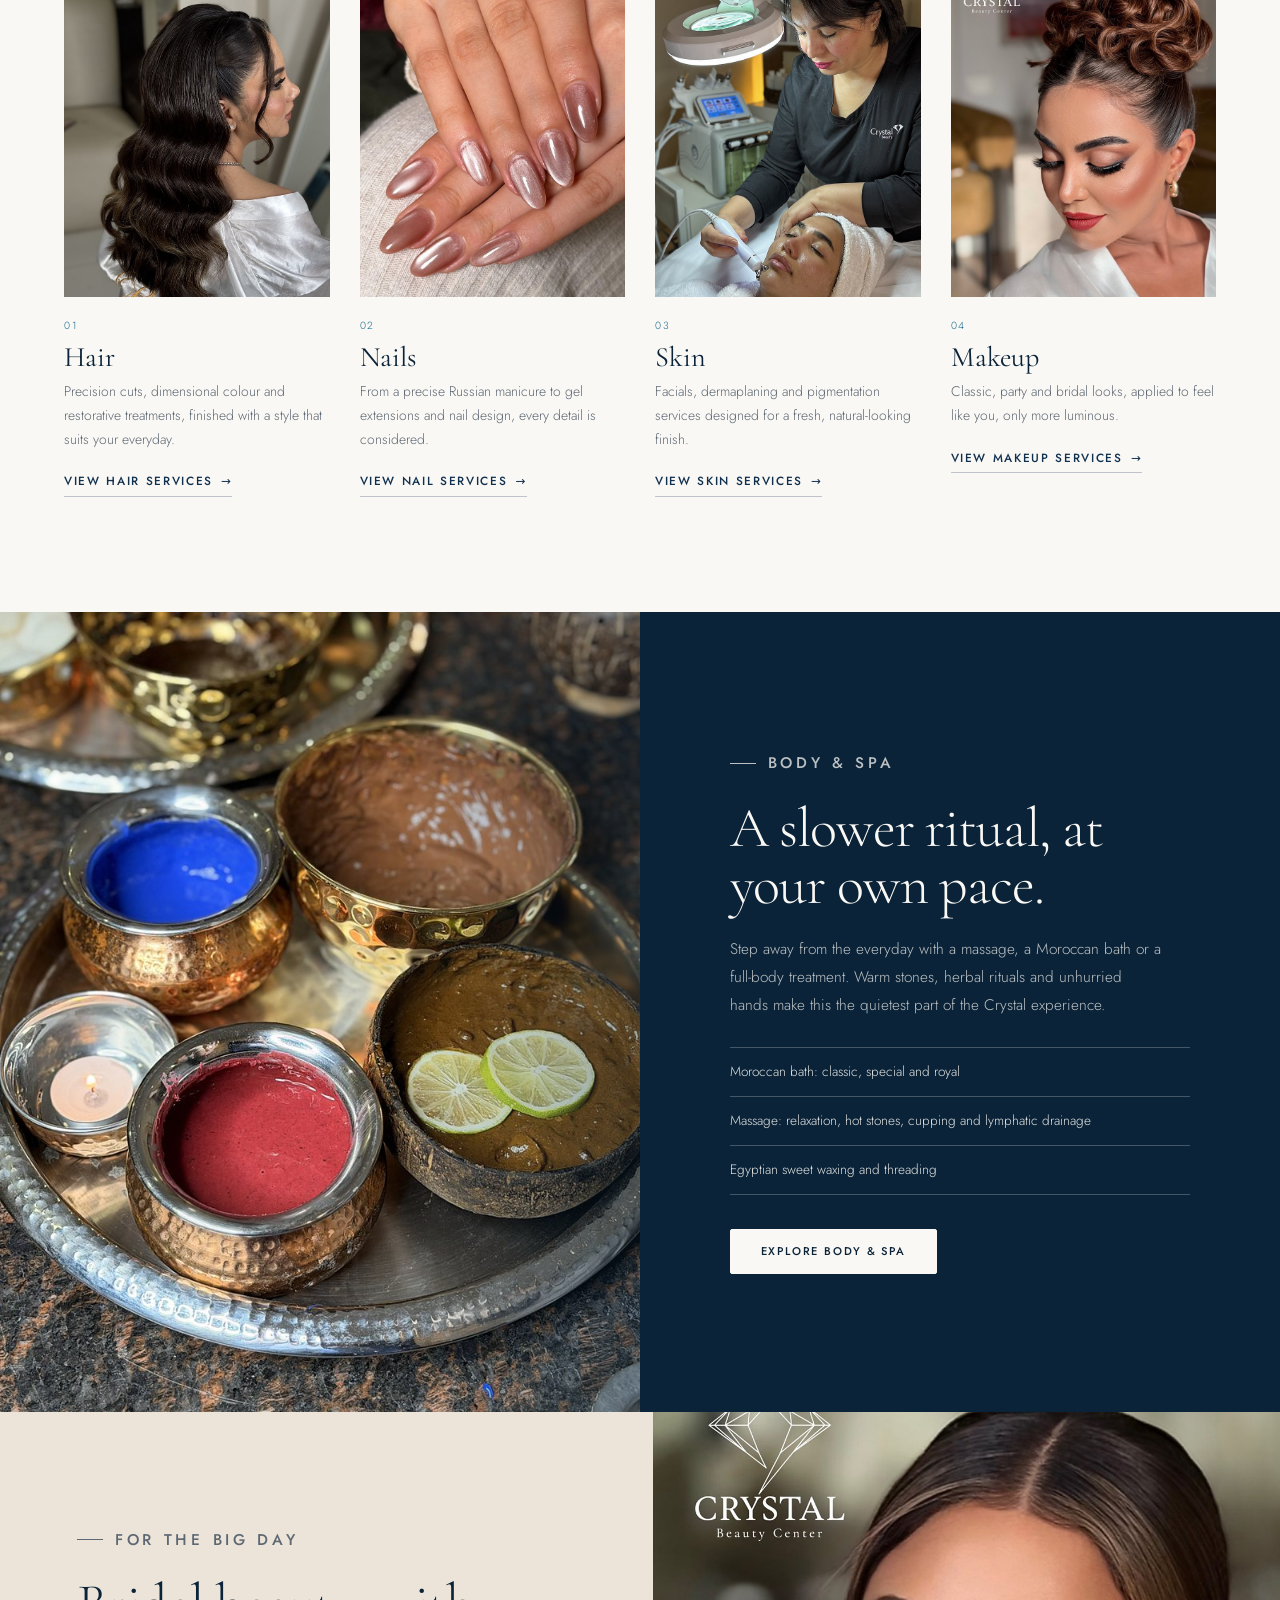
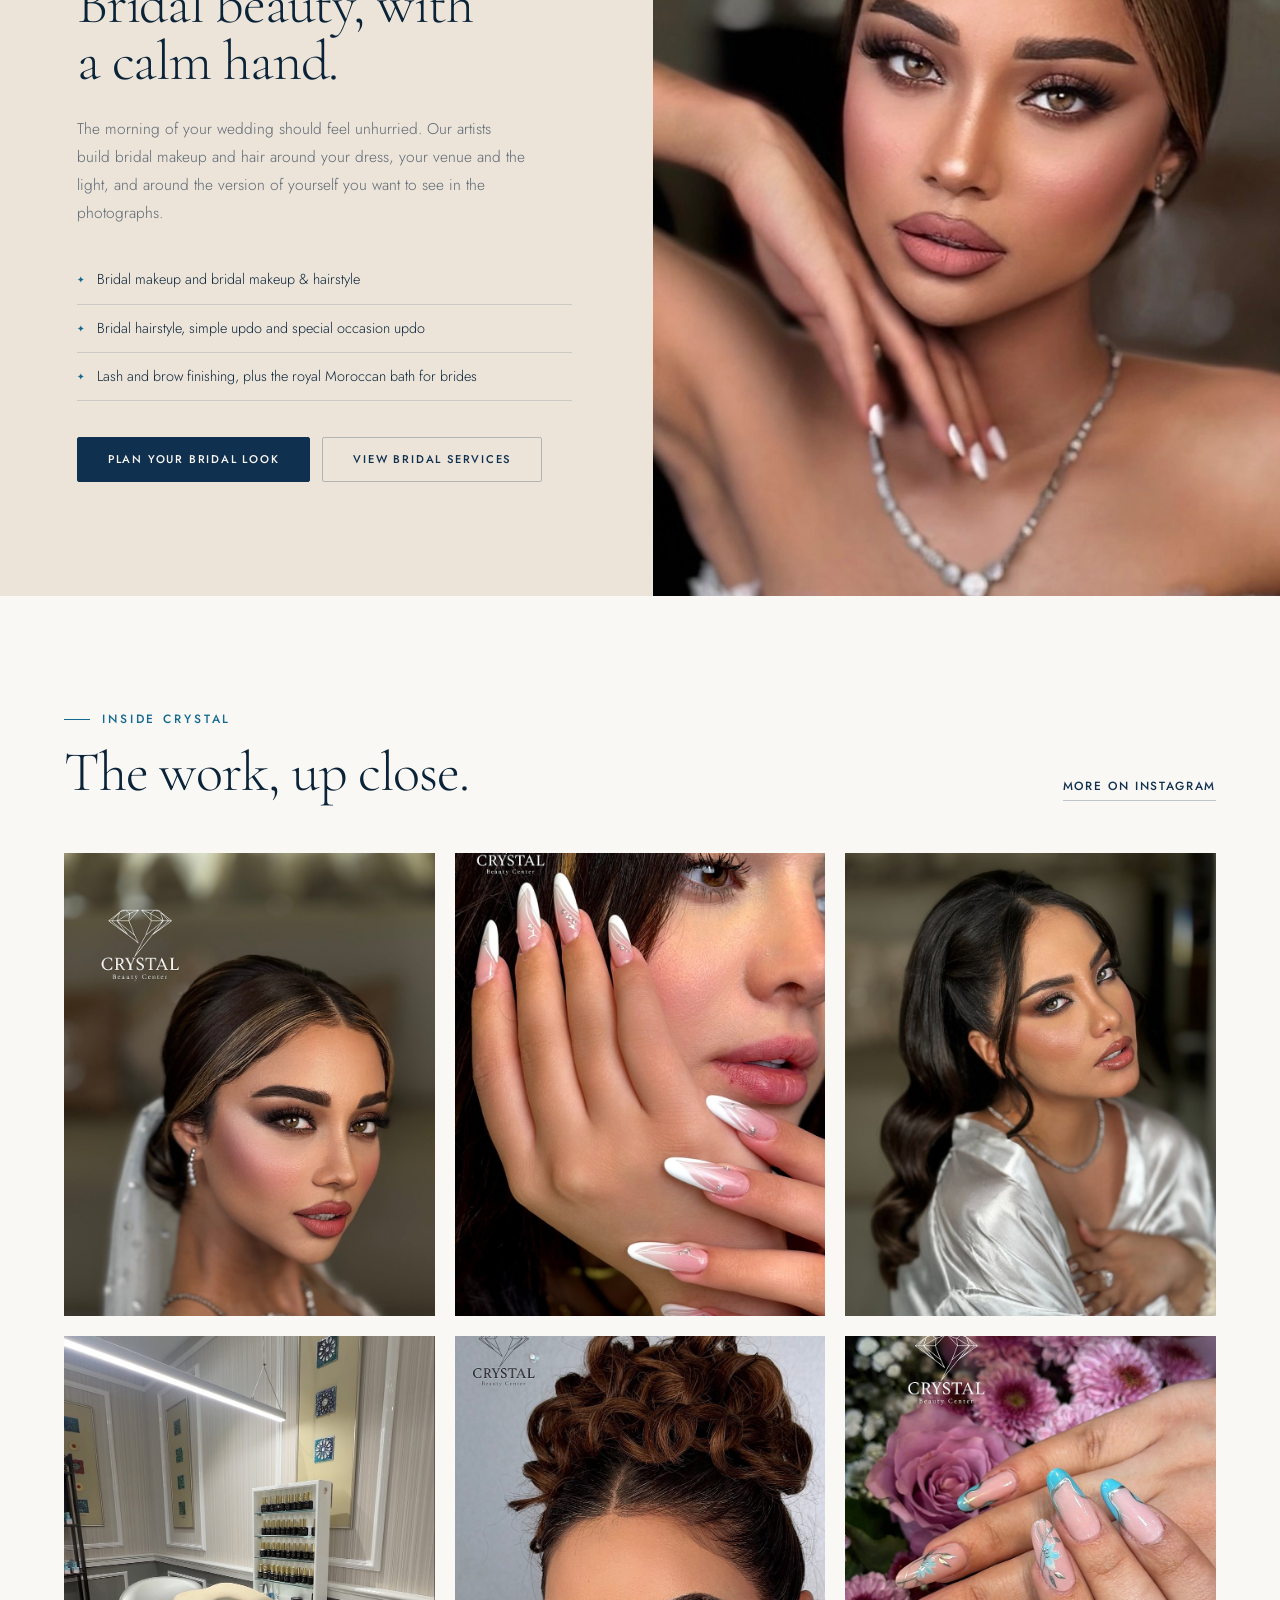
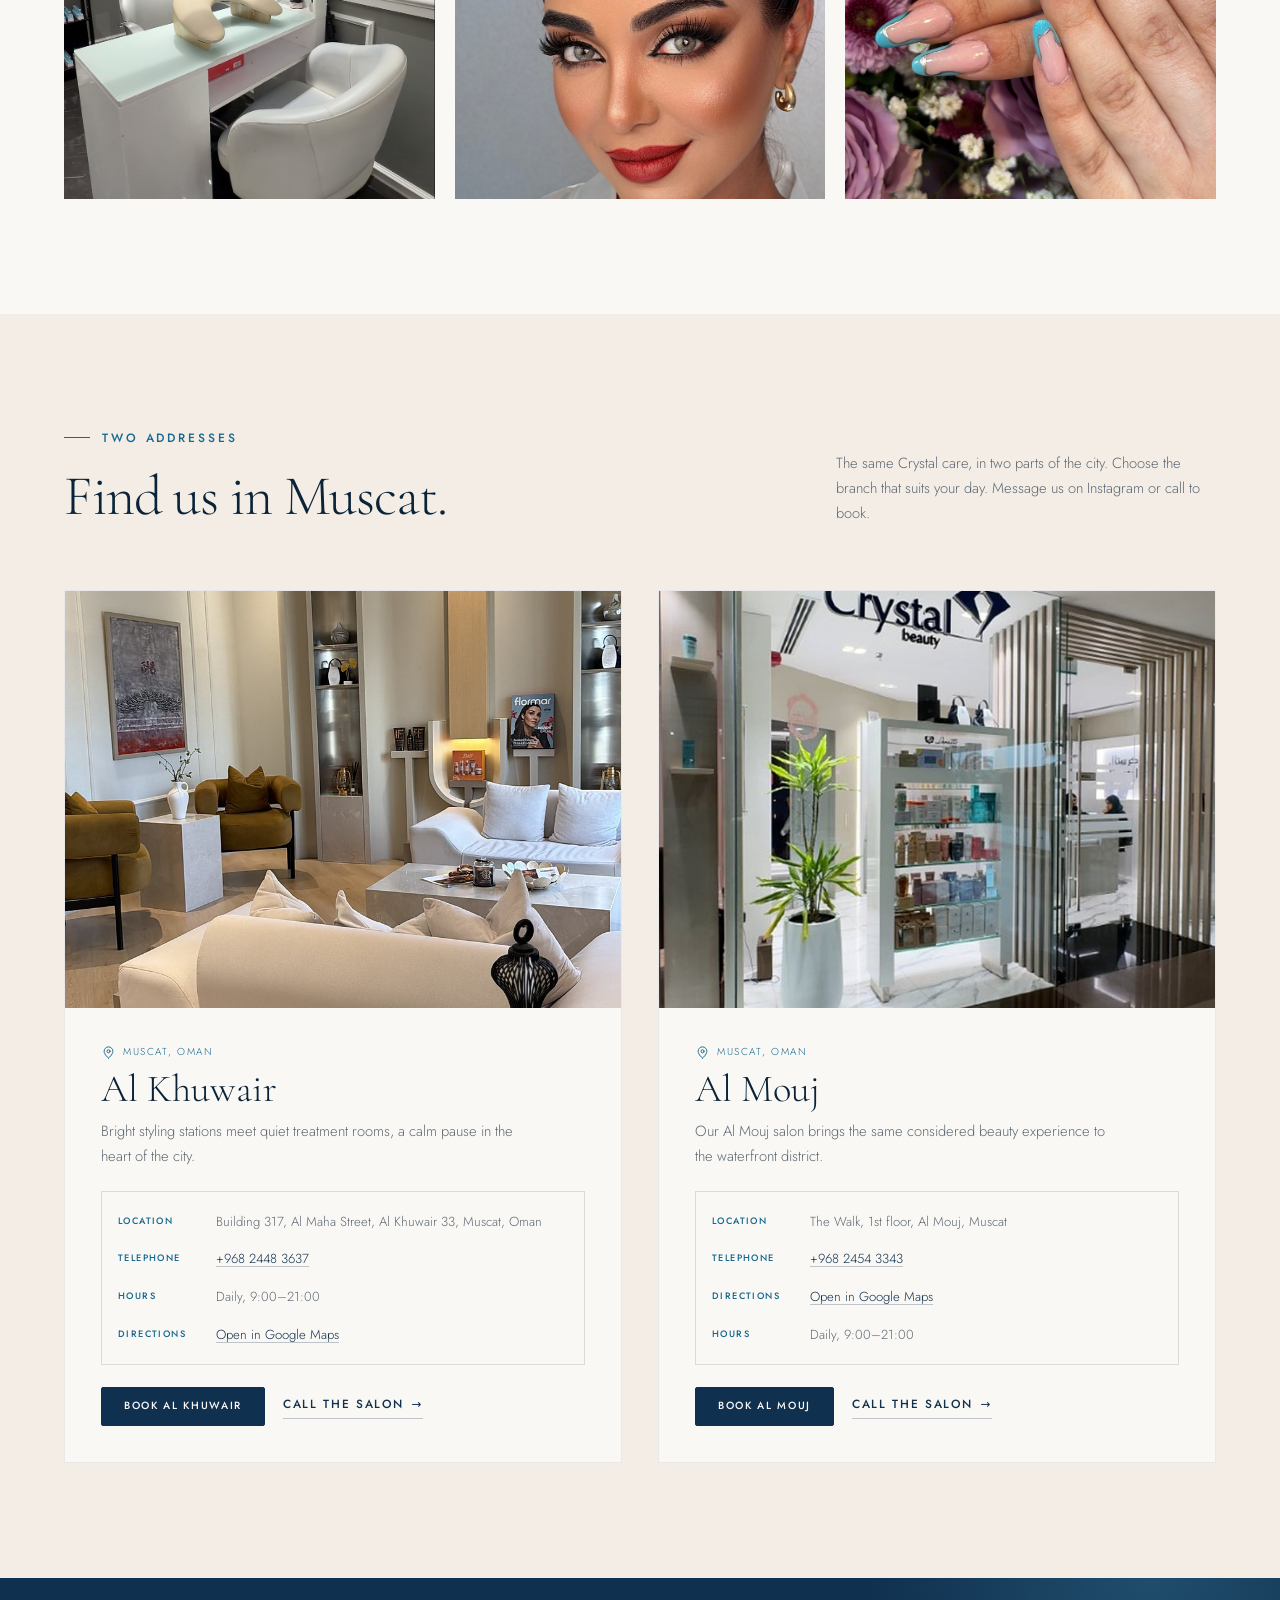
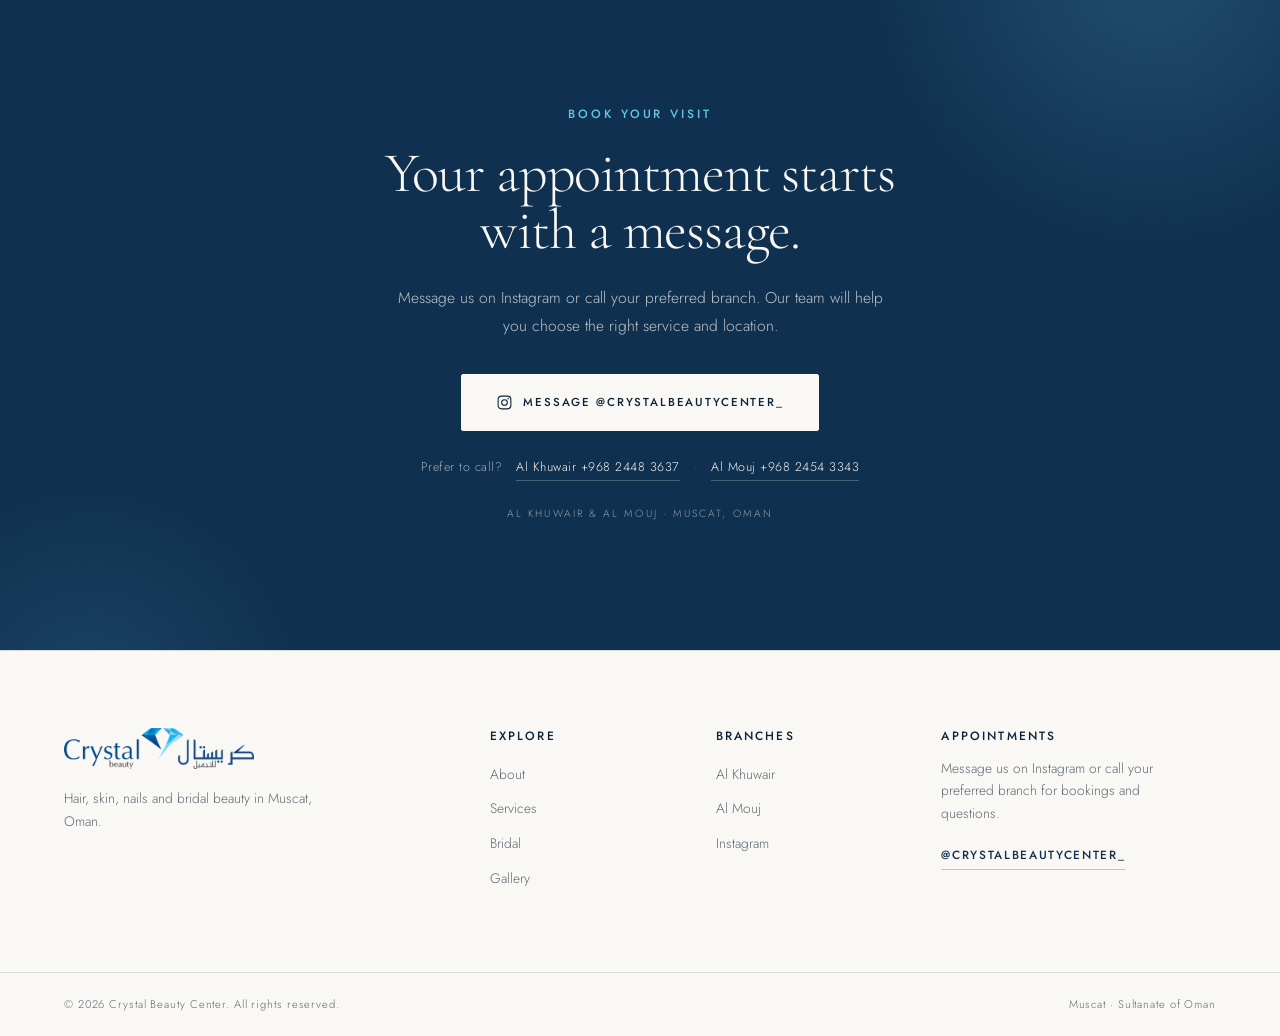
==== commit 0944f5fa: "Remove new-tab labels; add Al Mouj hours row - Strip the .new-tab arrow and visually hidden "(opens " ====
--- a/index.html
+++ b/index.html
@@ -128,7 +128,7 @@
       <div class="header-actions">
         <a class="btn btn--small btn--navy" href="https://www.instagram.com/crystalbeautycenter_/" target="_blank" rel="noopener">
           <svg class="icon" viewBox="0 0 24 24" aria-hidden="true" focusable="false"><rect x="3" y="3" width="18" height="18" rx="5"/><circle cx="12" cy="12" r="4"/><circle cx="17.2" cy="6.8" r="1.1" fill="currentColor" stroke="none"/></svg>
-          Book<span class="new-tab" aria-hidden="true">↗</span><span class="visually-hidden"> (opens in a new tab)</span>
+          Book
         </a>
         <button class="menu-toggle" type="button" aria-expanded="false" aria-controls="mobile-menu" data-menu-toggle>
           <span class="menu-toggle__label">Menu</span>
@@ -148,7 +148,7 @@
         <li><a href="#branches">Branches</a></li>
       </ul>
     </nav>
-    <a class="btn btn--navy btn--block" href="https://www.instagram.com/crystalbeautycenter_/" target="_blank" rel="noopener">Book on Instagram<span class="new-tab" aria-hidden="true">↗</span><span class="visually-hidden"> (opens in a new tab)</span></a>
+    <a class="btn btn--navy btn--block" href="https://www.instagram.com/crystalbeautycenter_/" target="_blank" rel="noopener">Book on Instagram</a>
     <p class="mobile-menu__note">Al Khuwair &amp; Al Mouj · Muscat, Oman</p>
   </aside>
 
@@ -163,7 +163,7 @@
             <a class="btn btn--navy" href="#services">Explore services</a>
             <a class="btn btn--ghost" href="https://www.instagram.com/crystalbeautycenter_/" target="_blank" rel="noopener">
               <svg class="icon" viewBox="0 0 24 24" aria-hidden="true" focusable="false"><rect x="3" y="3" width="18" height="18" rx="5"/><circle cx="12" cy="12" r="4"/><circle cx="17.2" cy="6.8" r="1.1" fill="currentColor" stroke="none"/></svg>
-              Book on Instagram<span class="new-tab" aria-hidden="true">↗</span><span class="visually-hidden"> (opens in a new tab)</span>
+              Book on Instagram
             </a>
           </div>
           <p class="hero-note">Book by Instagram message or phone.</p>
@@ -415,7 +415,7 @@
                 <div class="service-group service-group--aside">
                   <h3>Finishing touches</h3>
                   <p class="service-aside">Brow shaping and definition can complete any makeup look or stand alone as a finishing treatment. Pair lamination with a tint for a fuller, groomed finish.</p>
-                  <a class="text-link" href="https://www.instagram.com/crystalbeautycenter_/" target="_blank" rel="noopener">Ask about availability <span class="new-tab" aria-hidden="true">↗</span><span class="visually-hidden"> (opens in a new tab)</span></a>
+                  <a class="text-link" href="https://www.instagram.com/crystalbeautycenter_/" target="_blank" rel="noopener">Ask about availability</a>
                 </div>
               </div>
             </div>
@@ -618,7 +618,7 @@
             <li><span aria-hidden="true">✦</span> Lash and brow finishing, plus the royal Moroccan bath for brides</li>
           </ul>
           <div class="bridal-actions">
-            <a class="btn btn--navy" href="https://www.instagram.com/crystalbeautycenter_/" target="_blank" rel="noopener">Plan your bridal look<span class="new-tab" aria-hidden="true">↗</span><span class="visually-hidden"> (opens in a new tab)</span></a>
+            <a class="btn btn--navy" href="https://www.instagram.com/crystalbeautycenter_/" target="_blank" rel="noopener">Plan your bridal look</a>
             <button class="btn btn--ghost" type="button" data-open-tab="bridal">View bridal services</button>
           </div>
         </div>
@@ -635,7 +635,7 @@
             <p class="eyebrow"><span class="eyebrow__line" aria-hidden="true"></span>Inside Crystal</p>
             <h2 id="gallery-title">The work, up close.</h2>
           </div>
-          <a class="text-link" href="https://www.instagram.com/crystalbeautycenter_/" target="_blank" rel="noopener">More on Instagram <span class="new-tab" aria-hidden="true">↗</span><span class="visually-hidden"> (opens in a new tab)</span></a>
+          <a class="text-link" href="https://www.instagram.com/crystalbeautycenter_/" target="_blank" rel="noopener">More on Instagram</a>
         </div>
 
         <div class="gallery-grid">
@@ -693,10 +693,10 @@
                 <li><span class="branch-details__label">Location</span>Building 317, Al Maha Street, Al Khuwair 33, Muscat, Oman</li>
                 <li><span class="branch-details__label">Telephone</span><a href="tel:+96824483637">+968 2448 3637</a></li>
                 <li><span class="branch-details__label">Hours</span>Daily, 9:00–21:00</li>
-                <li><span class="branch-details__label">Directions</span><a href="https://www.google.com/maps/dir/?api=1&amp;destination_place_id=ChIJZW6BhCH_kT4RPSn9BnKX5eo&amp;destination=Crystal%20Beauty%20Salon%20%26%20Spa%20Al%20Khuwair" target="_blank" rel="noopener">Open in Google Maps <span class="new-tab" aria-hidden="true">↗</span><span class="visually-hidden"> (opens in a new tab)</span></a></li>
+                <li><span class="branch-details__label">Directions</span><a href="https://www.google.com/maps/dir/?api=1&amp;destination_place_id=ChIJZW6BhCH_kT4RPSn9BnKX5eo&amp;destination=Crystal%20Beauty%20Salon%20%26%20Spa%20Al%20Khuwair" target="_blank" rel="noopener">Open in Google Maps</a></li>
               </ul>
               <div class="branch-card__actions">
-                <a class="btn btn--navy btn--small" href="https://www.instagram.com/crystalbeautycenter_/" target="_blank" rel="noopener">Book Al Khuwair<span class="new-tab" aria-hidden="true">↗</span><span class="visually-hidden"> (opens in a new tab)</span></a>
+                <a class="btn btn--navy btn--small" href="https://www.instagram.com/crystalbeautycenter_/" target="_blank" rel="noopener">Book Al Khuwair</a>
                 <a class="text-link" href="tel:+96824483637">Call the salon <span aria-hidden="true">→</span></a>
               </div>
             </div>
@@ -716,11 +716,11 @@
               <ul class="branch-details">
                 <li><span class="branch-details__label">Location</span>The Walk, 1st floor, Al Mouj, Muscat</li>
                 <li><span class="branch-details__label">Telephone</span><a href="tel:+96824543343">+968 2454 3343</a></li>
-                <li><span class="branch-details__label">Directions</span><a href="https://www.google.com/maps/dir/?api=1&amp;destination_place_id=ChIJ0e-FxfL9jT4RgVMDjdjvP_M&amp;destination=Crystal%20Beauty%20Salon%20%26%20Spa%20Al%20Mouj" target="_blank" rel="noopener">Open in Google Maps <span class="new-tab" aria-hidden="true">↗</span><span class="visually-hidden"> (opens in a new tab)</span></a></li>
-                <li><span class="branch-details__label">Listing</span><a href="https://www.almouj.com/en/shop-and-dine/crystal-beauty/" target="_blank" rel="noopener">Al Mouj official listing <span class="new-tab" aria-hidden="true">↗</span><span class="visually-hidden"> (opens in a new tab)</span></a></li>
+                <li><span class="branch-details__label">Directions</span><a href="https://www.google.com/maps/dir/?api=1&amp;destination_place_id=ChIJ0e-FxfL9jT4RgVMDjdjvP_M&amp;destination=Crystal%20Beauty%20Salon%20%26%20Spa%20Al%20Mouj" target="_blank" rel="noopener">Open in Google Maps</a></li>
+                <li><span class="branch-details__label">Hours</span>Daily, 9:00–21:00</li>
               </ul>
               <div class="branch-card__actions">
-                <a class="btn btn--navy btn--small" href="https://www.instagram.com/crystalbeautycenter_/" target="_blank" rel="noopener">Book Al Mouj<span class="new-tab" aria-hidden="true">↗</span><span class="visually-hidden"> (opens in a new tab)</span></a>
+                <a class="btn btn--navy btn--small" href="https://www.instagram.com/crystalbeautycenter_/" target="_blank" rel="noopener">Book Al Mouj</a>
                 <a class="text-link" href="tel:+96824543343">Call the salon <span aria-hidden="true">→</span></a>
               </div>
             </div>
@@ -737,7 +737,7 @@
         <div class="booking-actions">
           <a class="btn btn--light btn--large" href="https://www.instagram.com/crystalbeautycenter_/" target="_blank" rel="noopener">
             <svg class="icon" viewBox="0 0 24 24" aria-hidden="true" focusable="false"><rect x="3" y="3" width="18" height="18" rx="5"/><circle cx="12" cy="12" r="4"/><circle cx="17.2" cy="6.8" r="1.1" fill="currentColor" stroke="none"/></svg>
-            Message @crystalbeautycenter_<span class="new-tab" aria-hidden="true">↗</span><span class="visually-hidden"> (opens in a new tab)</span>
+            Message @crystalbeautycenter_
           </a>
         </div>
         <p class="booking-phones">Prefer to call? <a href="tel:+96824483637">Al Khuwair +968 2448 3637</a><span aria-hidden="true">·</span><a href="tel:+96824543343">Al Mouj +968 2454 3343</a></p>
@@ -770,14 +770,14 @@
         <ul>
           <li><a href="#branches">Al Khuwair</a></li>
           <li><a href="#branches">Al Mouj</a></li>
-          <li><a href="https://www.instagram.com/crystalbeautycenter_/" target="_blank" rel="noopener">Instagram<span class="new-tab" aria-hidden="true">↗</span><span class="visually-hidden"> (opens in a new tab)</span></a></li>
+          <li><a href="https://www.instagram.com/crystalbeautycenter_/" target="_blank" rel="noopener">Instagram</a></li>
         </ul>
       </nav>
 
       <div class="footer-contact">
         <h2>Appointments</h2>
         <p>Message us on Instagram or call your preferred branch for bookings and questions.</p>
-        <a class="text-link" href="https://www.instagram.com/crystalbeautycenter_/" target="_blank" rel="noopener">@crystalbeautycenter_ <span class="new-tab" aria-hidden="true">↗</span><span class="visually-hidden"> (opens in a new tab)</span></a>
+        <a class="text-link" href="https://www.instagram.com/crystalbeautycenter_/" target="_blank" rel="noopener">@crystalbeautycenter_</a>
       </div>
     </div>
 
--- a/assets/css/styles.css
+++ b/assets/css/styles.css
@@ -272,15 +272,6 @@
   transform: translateX(3px);
 }
 
-/* Indicator for links that open a new tab (paired with .visually-hidden text). */
-.new-tab {
-  display: inline-block;
-  margin-left: 3px;
-  font-size: 0.9em;
-  line-height: 1;
-  opacity: 0.75;
-}
-
 /* --------------------------------------------------------------------------
    Buttons
    -------------------------------------------------------------------------- */
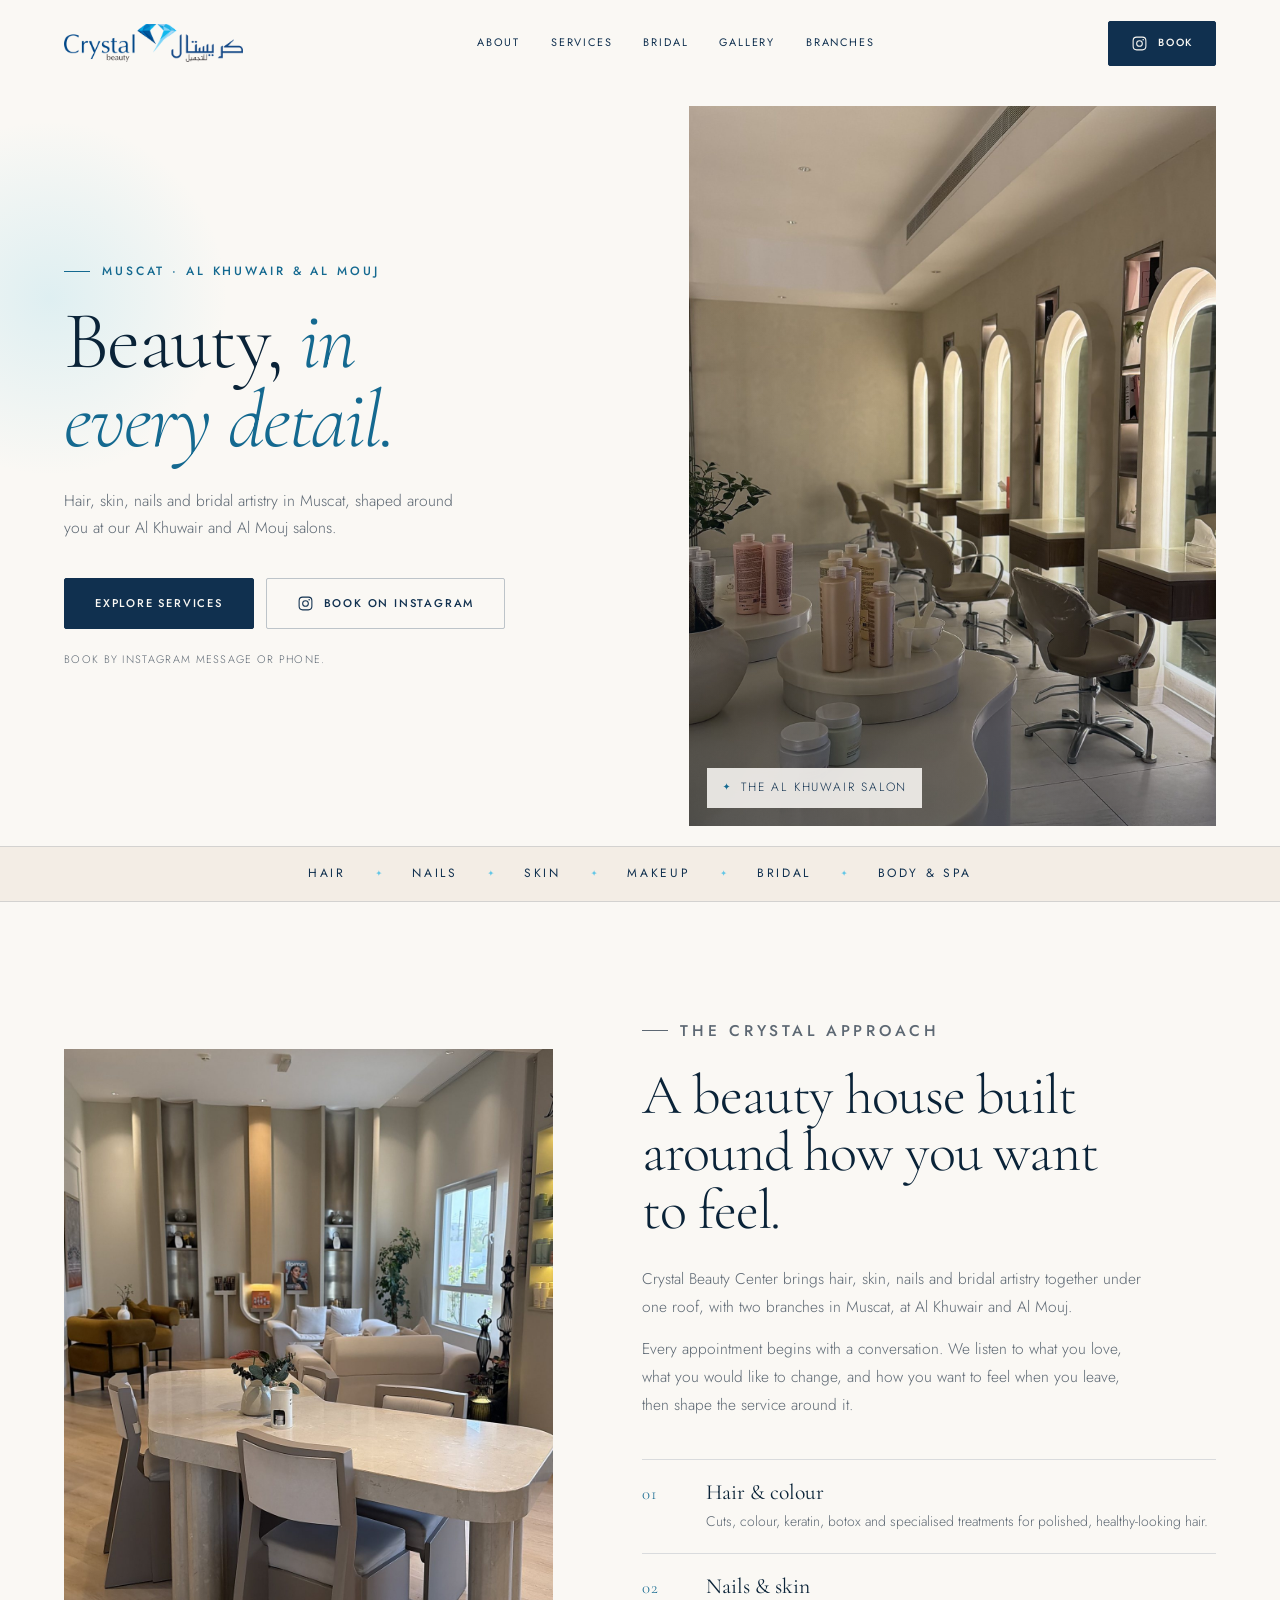
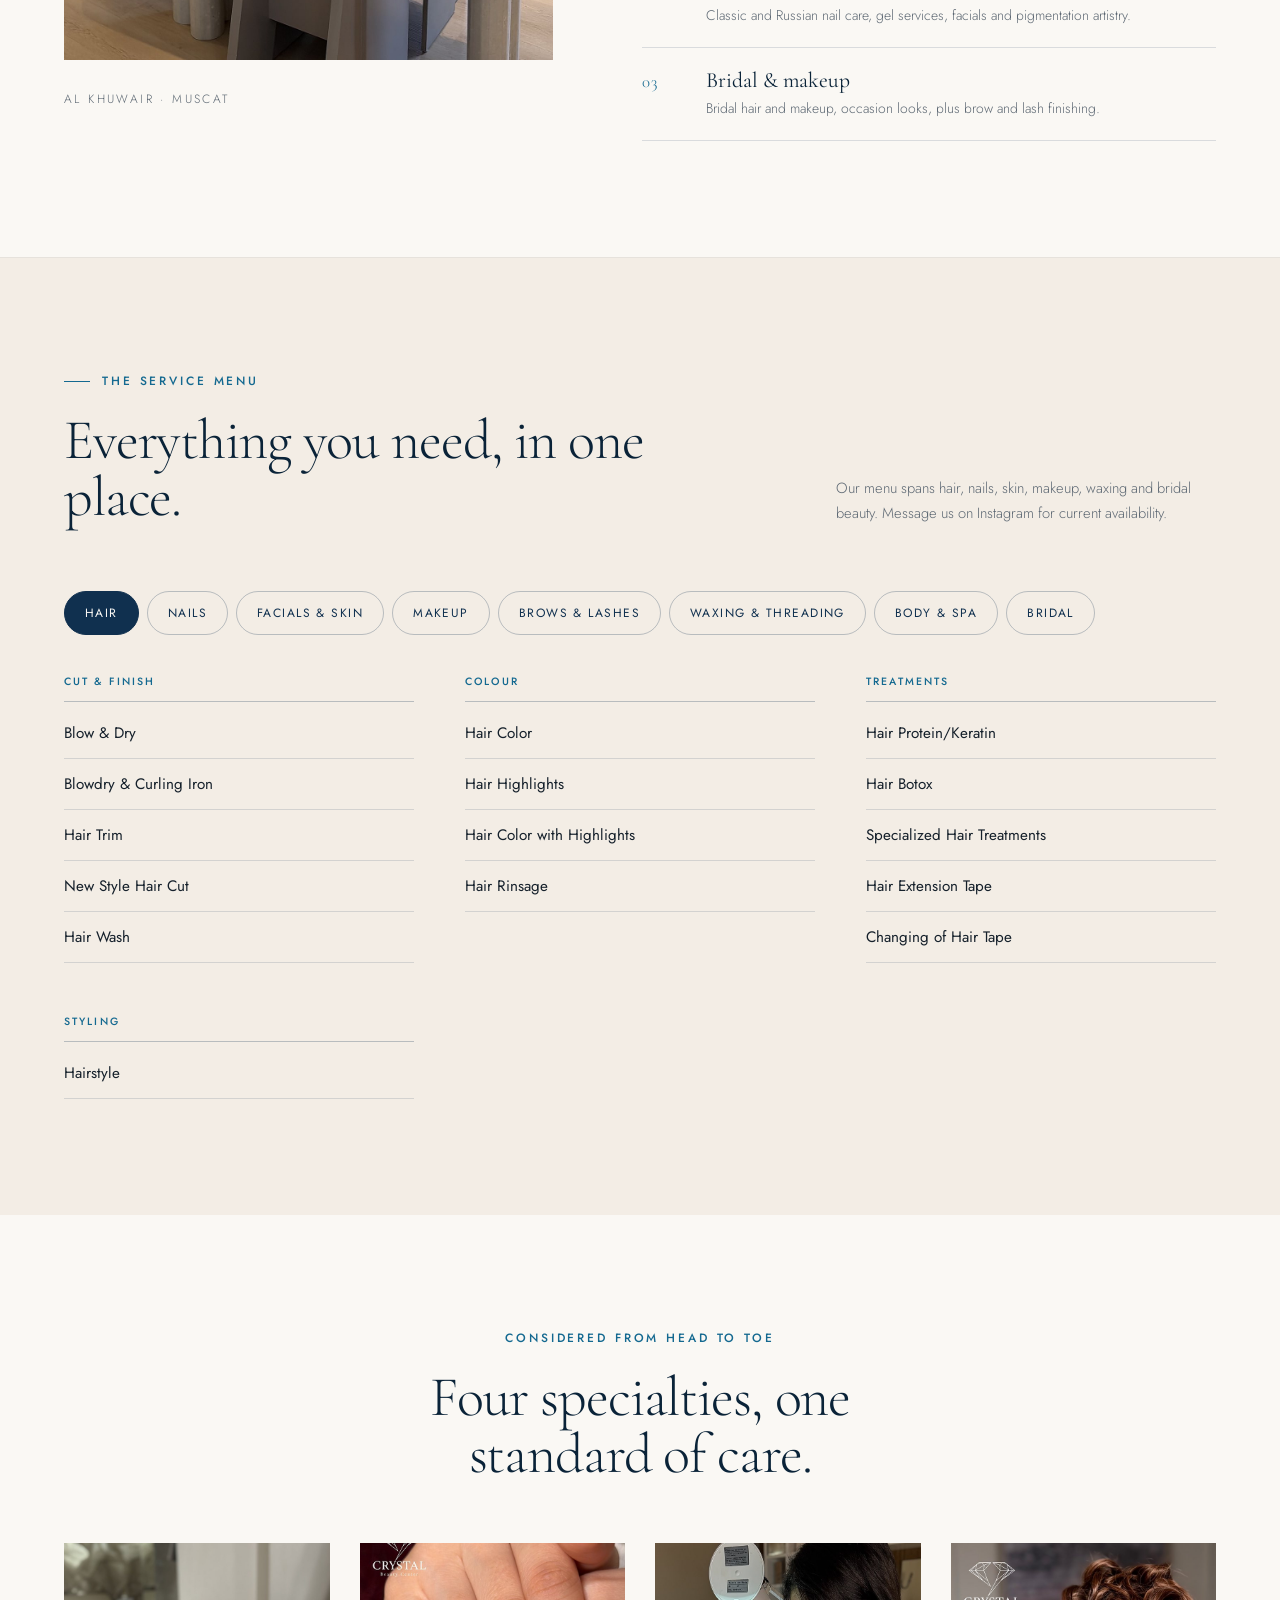
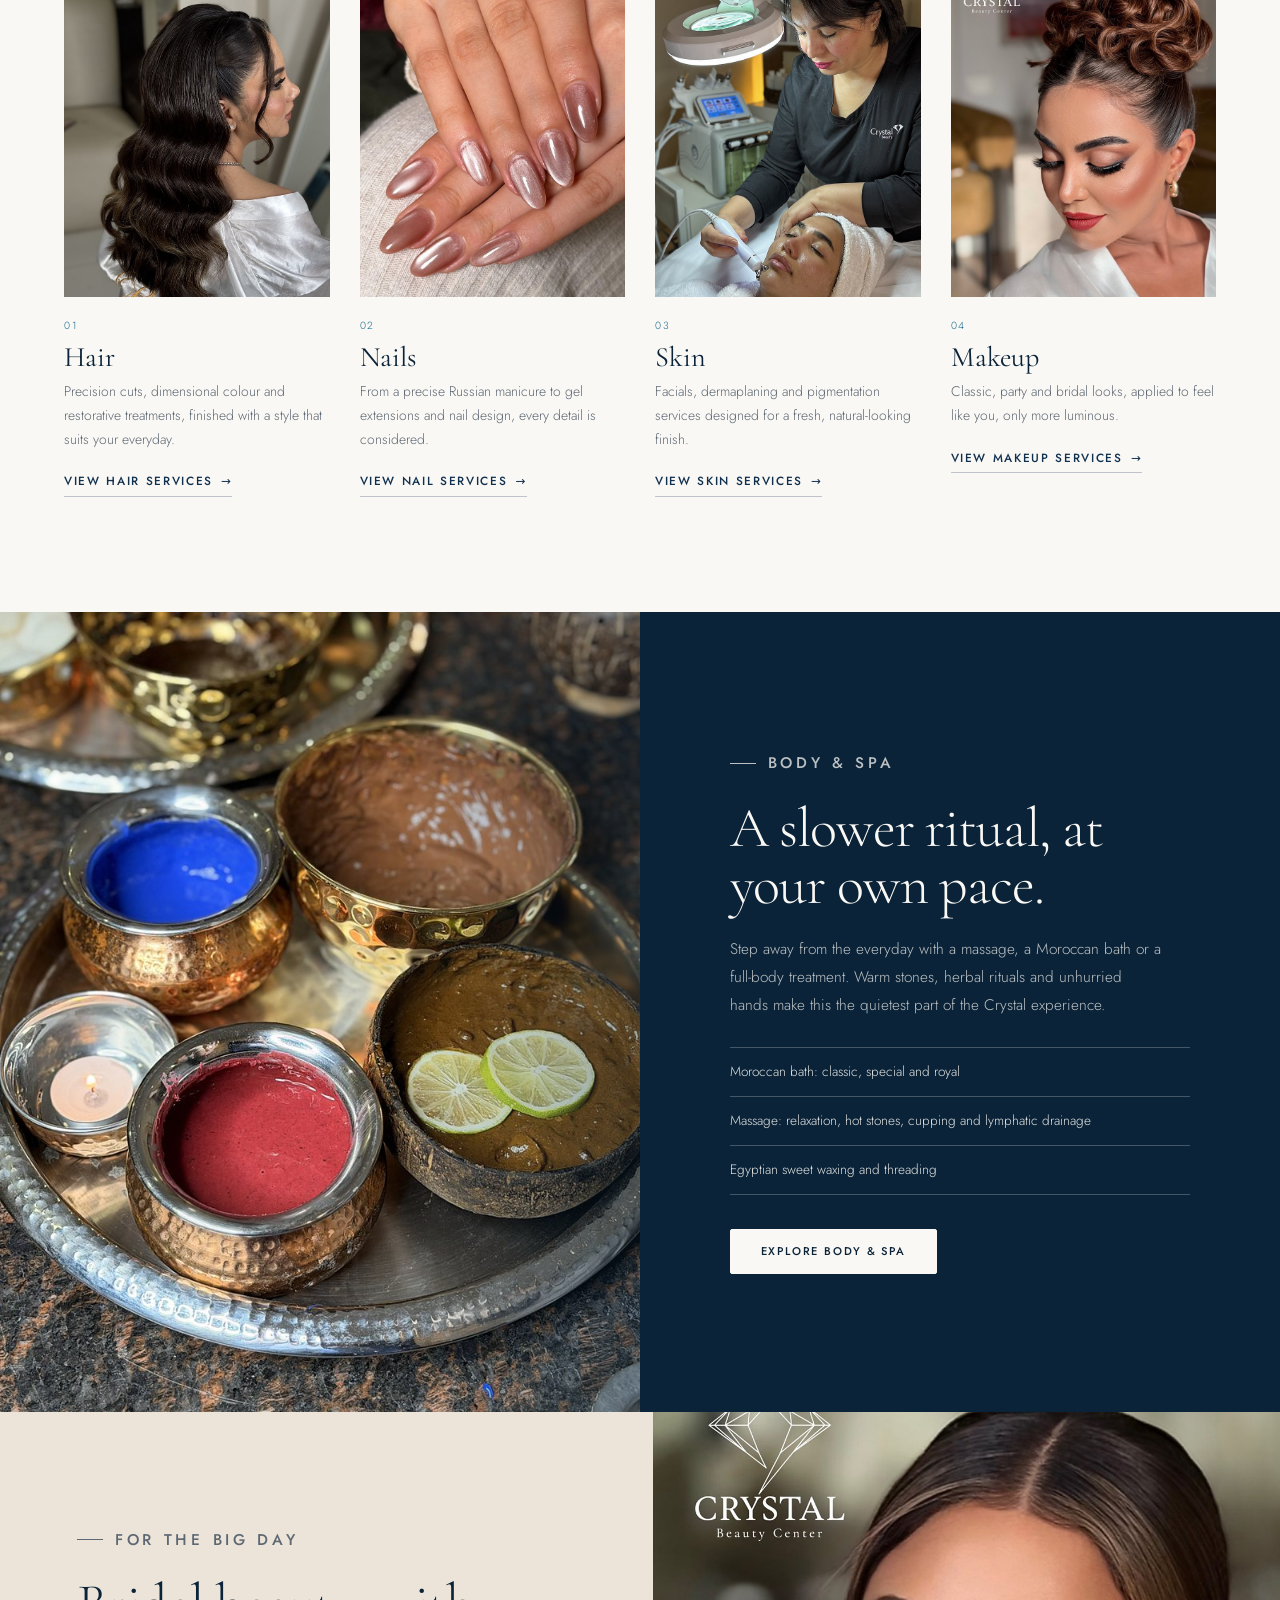
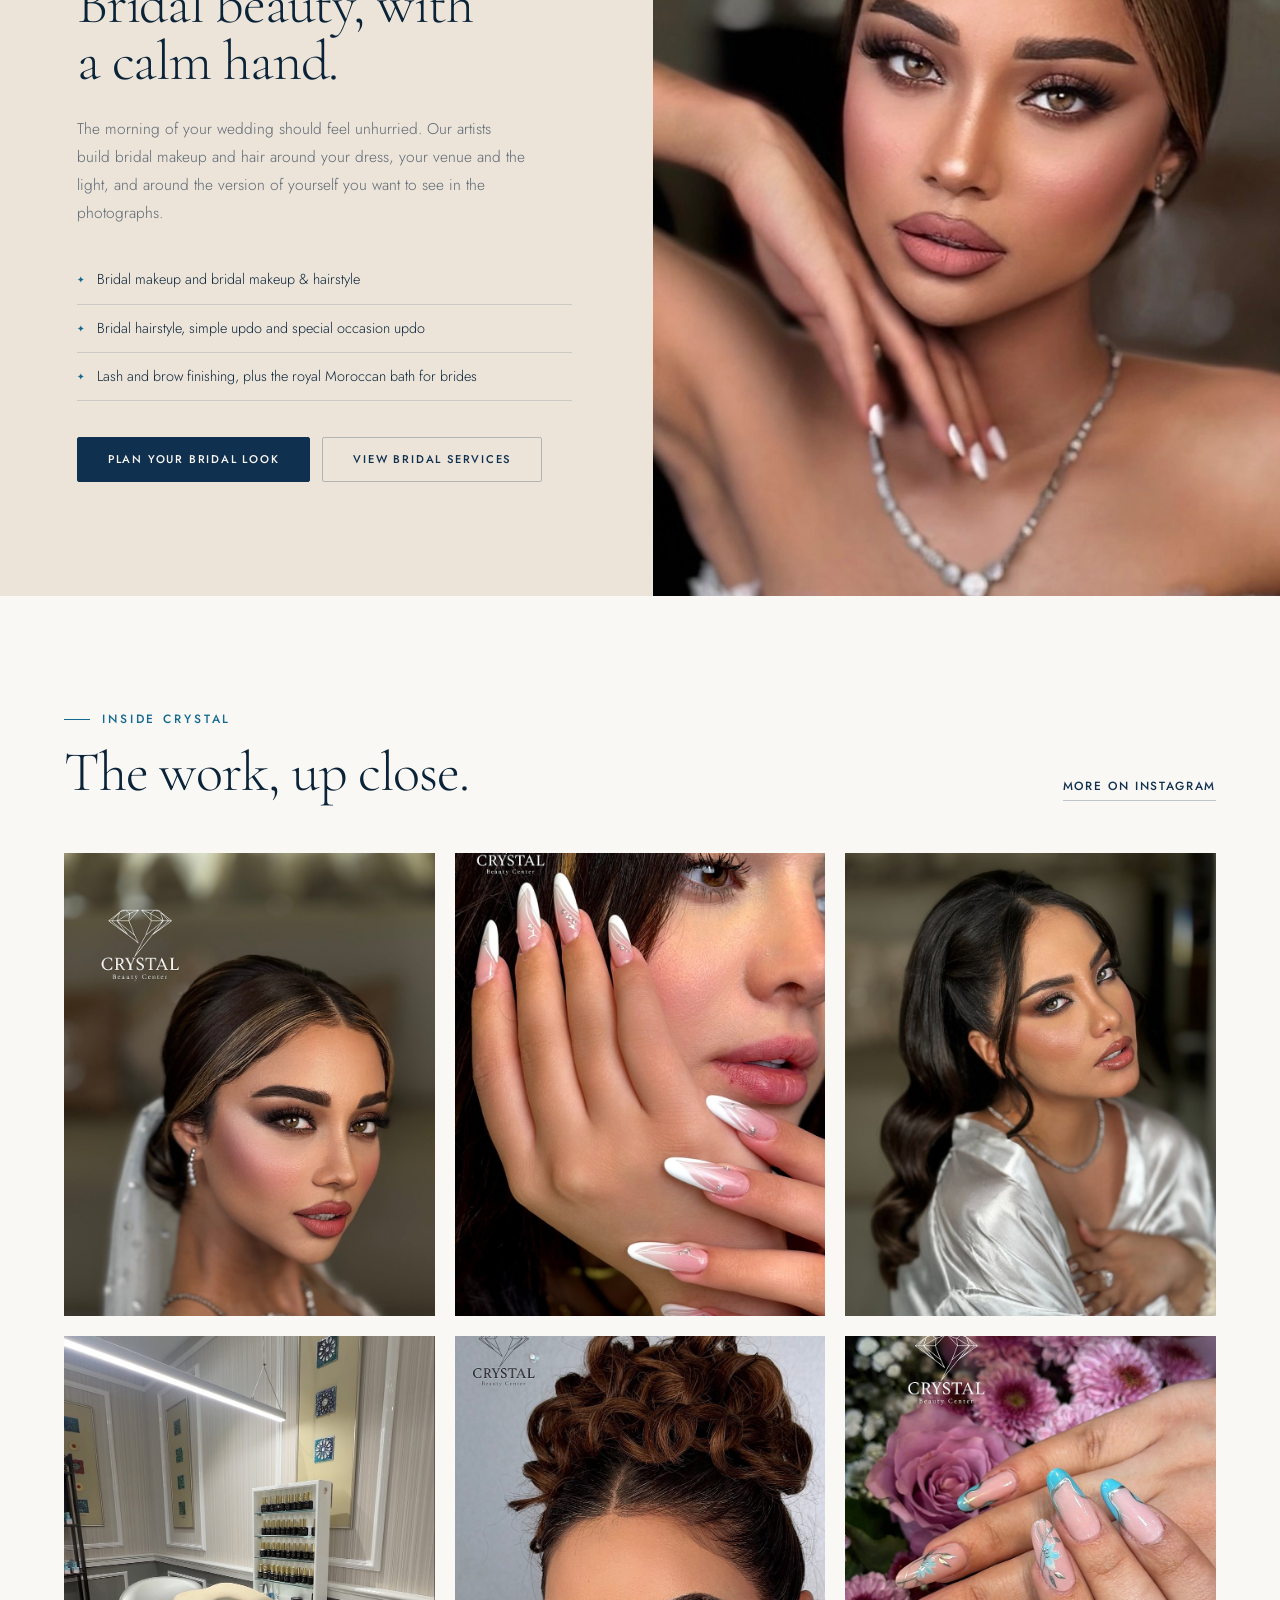
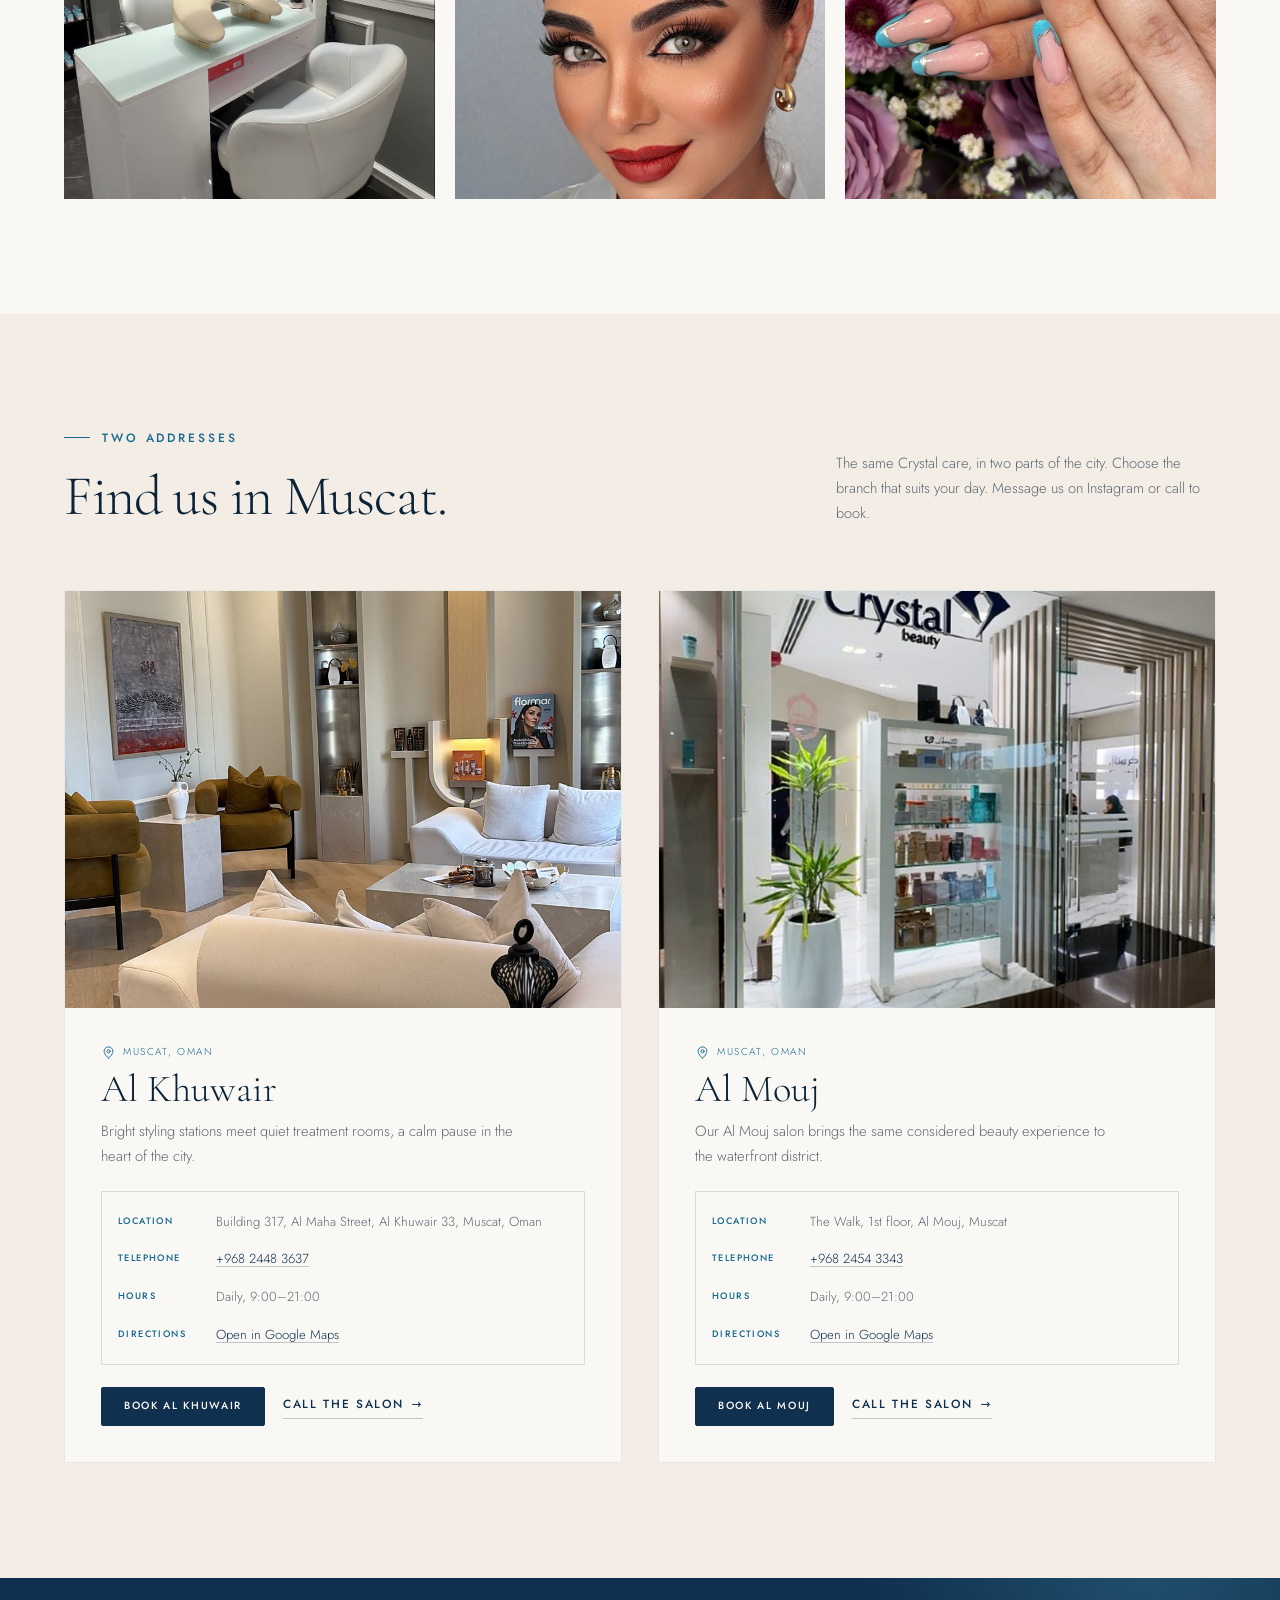
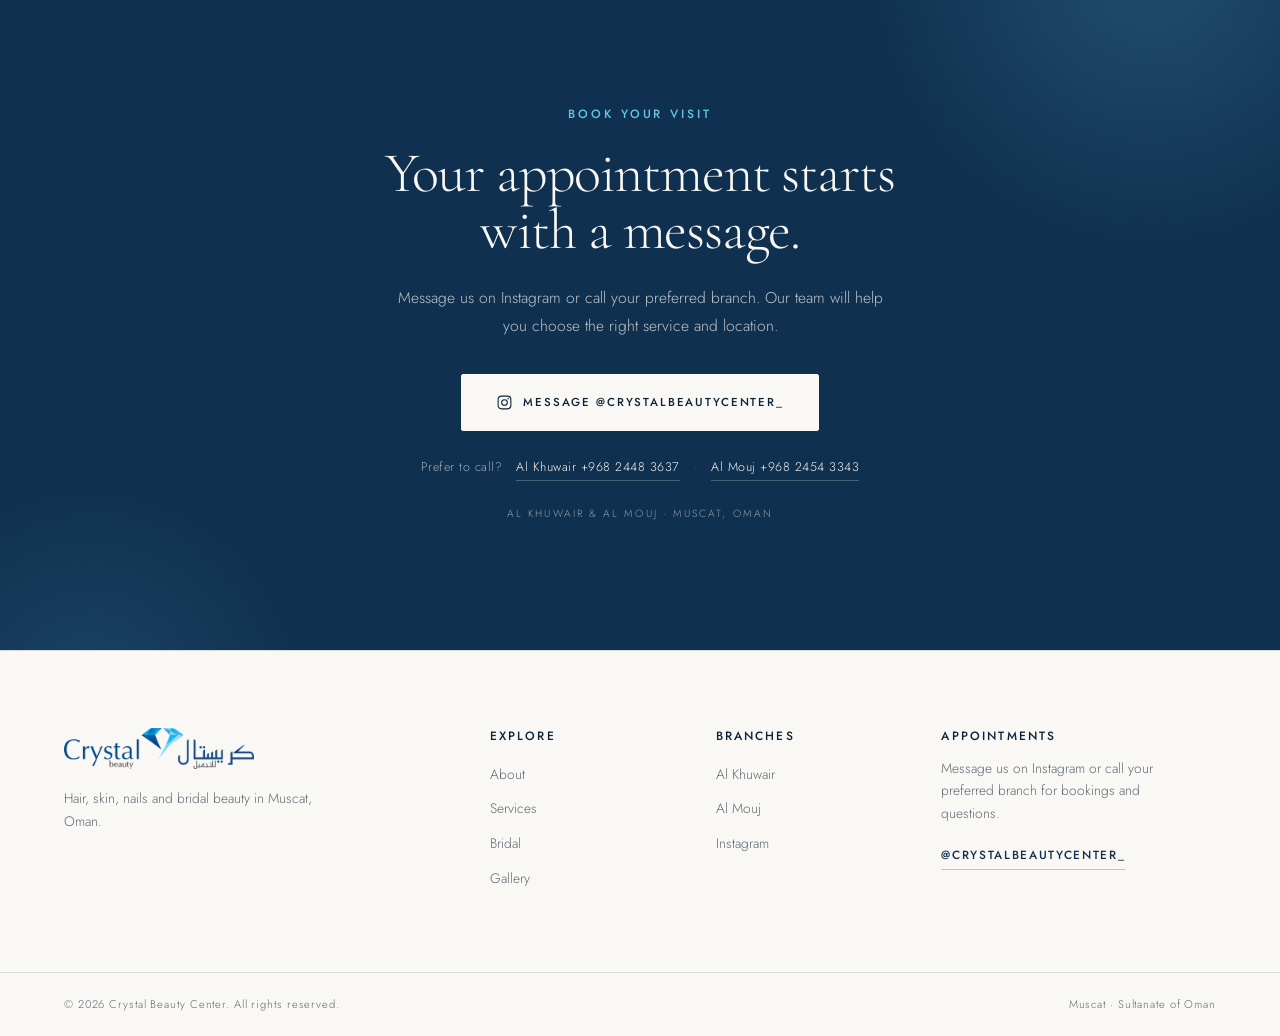
==== commit 869f8b52: "Move Al Mouj Hours row above Directions Keep branch detail order consistent: Location, Telephone, Ho" ====
--- a/index.html
+++ b/index.html
@@ -86,6 +86,12 @@
           "streetAddress": "The Walk, 1st Floor, Al Mouj",
           "addressLocality": "Muscat",
           "addressCountry": "OM"
+        },
+        "openingHoursSpecification": {
+          "@type": "OpeningHoursSpecification",
+          "dayOfWeek": ["Monday", "Tuesday", "Wednesday", "Thursday", "Friday", "Saturday", "Sunday"],
+          "opens": "09:00",
+          "closes": "21:00"
         }
       }
     ],
@@ -716,8 +722,8 @@
               <ul class="branch-details">
                 <li><span class="branch-details__label">Location</span>The Walk, 1st floor, Al Mouj, Muscat</li>
                 <li><span class="branch-details__label">Telephone</span><a href="tel:+96824543343">+968 2454 3343</a></li>
+                <li><span class="branch-details__label">Hours</span>Daily, 9:00–21:00</li>
                 <li><span class="branch-details__label">Directions</span><a href="https://www.google.com/maps/dir/?api=1&amp;destination_place_id=ChIJ0e-FxfL9jT4RgVMDjdjvP_M&amp;destination=Crystal%20Beauty%20Salon%20%26%20Spa%20Al%20Mouj" target="_blank" rel="noopener">Open in Google Maps</a></li>
-                <li><span class="branch-details__label">Hours</span>Daily, 9:00–21:00</li>
               </ul>
               <div class="branch-card__actions">
                 <a class="btn btn--navy btn--small" href="https://www.instagram.com/crystalbeautycenter_/" target="_blank" rel="noopener">Book Al Mouj</a>
